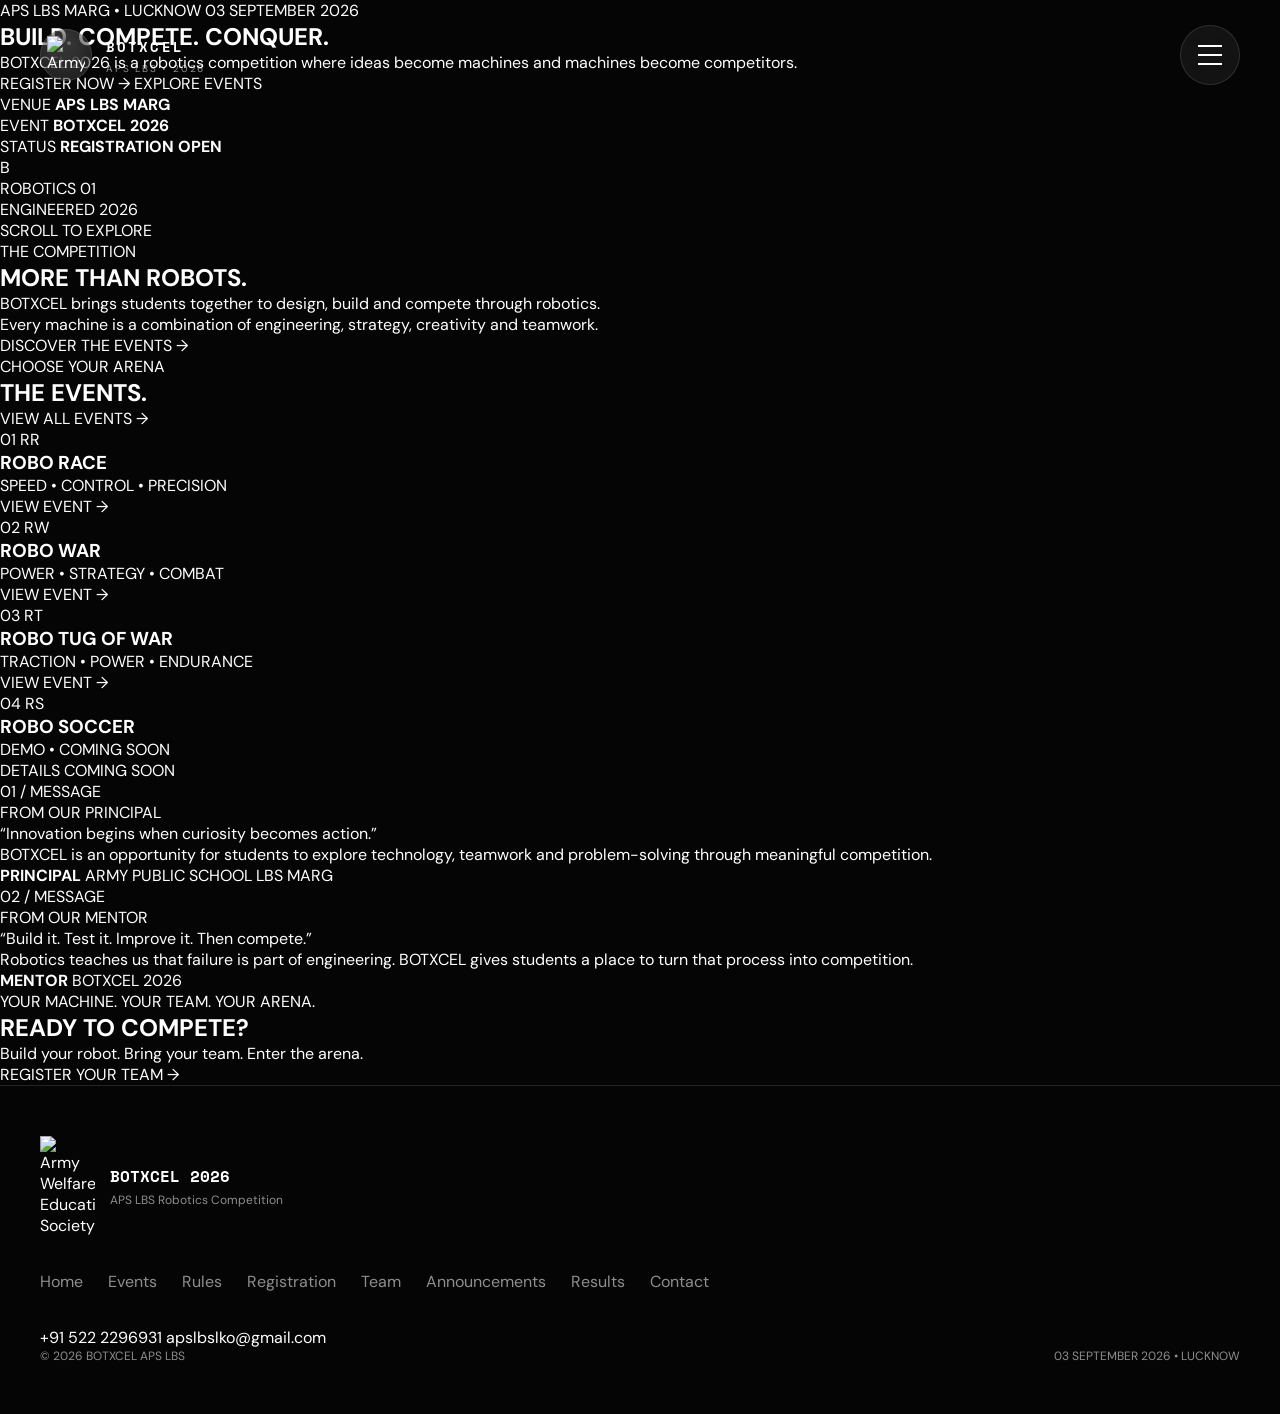
==== index.html @ cfb8e988 "Revise meta tags and title in index.html Updated meta tags and title for improved SEO and clarity." ====
<!DOCTYPE html>
<html lang="en">

<head>

    <meta charset="UTF-8">

    <meta
        name="viewport"
        content="width=device-width, initial-scale=1.0"
    >

    <meta
        name="theme-color"
        content="#050505"
    >

    <meta
        name="description"
        content="BOTXCEL 2026 — Robotics Competition at Army Public School LBS Marg, Lucknow."
    >

    <title>
        BOTXCEL 2026 | Build. Compete. Conquer.
    </title>


    <!-- GOOGLE FONTS -->

    <link rel="preconnect" href="https://fonts.googleapis.com">

    <link
        rel="preconnect"
        href="https://fonts.gstatic.com"
        crossorigin
    >

    <link
        href="https://fonts.googleapis.com/css2?family=DM+Sans:wght@400;500;600;700;800;900&family=Space+Mono:wght@400;700&display=swap"
        rel="stylesheet"
    >


    <!-- GLOBAL CSS -->

    <link
        rel="stylesheet"
        href="css/style.css"
    >

</head>


<body>


<!-- =====================================================
     BACKGROUND EFFECT
===================================================== -->

<div
    class="page-background"
    aria-hidden="true"
>

    <div class="background-grid"></div>

    <div class="background-glow background-glow-purple"></div>

    <div class="background-glow background-glow-orange"></div>

    <div
        class="particle-layer"
        id="particleLayer"
    ></div>

</div>



<!-- =====================================================
     HEADER
===================================================== -->

<header class="site-header">

    <div class="nav-container">


        <!-- BRAND -->

        <a
            href="index.html"
            class="brand"
            aria-label="BOTXCEL Home"
        >

            <div class="brand-logo">

                <img
                    src="https://i.ibb.co/wZTG3v8k/Army-Welfare-Education-Society-logo.png"
                    alt="Army Welfare Education Society"
                >

            </div>


            <div class="brand-text">

                <strong>
                    BOTXCEL
                </strong>

                <span>
                    APS LBS • 2026
                </span>

            </div>

        </a>



        <!-- DESKTOP NAVIGATION -->

        <nav
            class="main-nav"
            id="mainNav"
            aria-label="Main navigation"
        >

            <a
                href="index.html"
                class="active"
            >
                Home
            </a>

            <a href="events.html">
                Events
            </a>

            <a href="rules.html">
                Rules
            </a>

            <a href="registration.html">
                Registration
            </a>

            <a href="team.html">
                Team
            </a>

            <a href="announcements.html">
                Announcements
            </a>

            <a href="results.html">
                Results
            </a>

            <a href="contact.html">
                Contact
            </a>

        </nav>



        <!-- MOBILE MENU BUTTON -->

        <button
            class="menu-toggle"
            id="menuToggle"
            type="button"
            aria-label="Open navigation menu"
            aria-expanded="false"
            aria-controls="mainNav"
        >

            <span></span>
            <span></span>
            <span></span>

        </button>


    </div>

</header>



<!-- =====================================================
     MAIN
===================================================== -->

<main>


<!-- =====================================================
     HERO
===================================================== -->

<section class="hero-section">


    <div class="hero-container">


        <!-- LEFT -->

        <div class="hero-content">


            <div class="hero-eyebrow">

                <span class="eyebrow-line"></span>

                APS LBS MARG • LUCKNOW

                <span class="eyebrow-dot"></span>

                03 SEPTEMBER 2026

            </div>



            <h1 class="hero-title">

                <span class="hero-title-line">
                    BUILD.
                </span>

                <span class="hero-title-line hero-title-accent">
                    COMPETE.
                </span>

                <span class="hero-title-line">
                    CONQUER.
                </span>

            </h1>



            <p class="hero-description">

                BOTXCEL 2026 is a robotics competition
                where ideas become machines and machines
                become competitors.

            </p>



            <div class="hero-actions">


                <a
                    href="registration.html"
                    class="btn btn-primary"
                >

                    REGISTER NOW

                    <span>
                        →
                    </span>

                </a>



                <a
                    href="events.html"
                    class="btn btn-secondary"
                >

                    EXPLORE EVENTS

                </a>


            </div>



            <div class="hero-meta">


                <div>

                    <span>
                        VENUE
                    </span>

                    <strong>
                        APS LBS MARG
                    </strong>

                </div>



                <div>

                    <span>
                        EVENT
                    </span>

                    <strong>
                        BOTXCEL 2026
                    </strong>

                </div>



                <div>

                    <span>
                        STATUS
                    </span>

                    <strong class="status-live">
                        REGISTRATION OPEN
                    </strong>

                </div>


            </div>


        </div>



        <!-- RIGHT VISUAL -->

        <div class="hero-visual">


            <div class="hero-orbit hero-orbit-one"></div>

            <div class="hero-orbit hero-orbit-two"></div>

            <div class="hero-orbit hero-orbit-three"></div>



            <div class="hero-core">


                <div class="core-ring"></div>

                <div class="core-ring core-ring-two"></div>


                <div class="core-center">

                    <span>
                        B
                    </span>

                </div>


            </div>



            <div class="visual-label visual-label-top">

                ROBOTICS
                <span>01</span>

            </div>



            <div class="visual-label visual-label-bottom">

                ENGINEERED
                <span>2026</span>

            </div>


        </div>


    </div>



    <!-- SCROLL INDICATOR -->

    <div class="hero-scroll">

        <span>
            SCROLL TO EXPLORE
        </span>

        <div class="scroll-line"></div>

    </div>


</section>



<!-- =====================================================
     INTRO
===================================================== -->

<section class="intro-section">


    <div class="section-container">


        <div class="section-eyebrow">
            THE COMPETITION
        </div>


        <div class="intro-grid">


            <h2>

                MORE THAN

                <span>
                    ROBOTS.
                </span>

            </h2>


            <div>

                <p>

                    BOTXCEL brings students together
                    to design, build and compete through
                    robotics.

                </p>

                <p>

                    Every machine is a combination of
                    engineering, strategy, creativity
                    and teamwork.

                </p>


                <a
                    href="events.html"
                    class="text-link"
                >

                    DISCOVER THE EVENTS

                    <span>
                        →
                    </span>

                </a>

            </div>


        </div>

    </div>

</section>



<!-- =====================================================
     EVENTS PREVIEW
===================================================== -->

<section class="home-events-section">


    <div class="section-container">


        <div class="section-heading-row">


            <div>

                <div class="section-eyebrow">
                    CHOOSE YOUR ARENA
                </div>

                <h2>
                    THE
                    <span>EVENTS.</span>
                </h2>

            </div>


            <a
                href="events.html"
                class="section-link"
            >

                VIEW ALL EVENTS →

            </a>


        </div>



        <div class="event-preview-grid">


            <article class="event-preview-card">

                <span class="event-number">
                    01
                </span>

                <span class="event-code">
                    RR
                </span>

                <h3>
                    ROBO RACE
                </h3>

                <p>
                    SPEED • CONTROL • PRECISION
                </p>

                <a href="events.html">
                    VIEW EVENT →
                </a>

            </article>



            <article class="event-preview-card">

                <span class="event-number">
                    02
                </span>

                <span class="event-code">
                    RW
                </span>

                <h3>
                    ROBO WAR
                </h3>

                <p>
                    POWER • STRATEGY • COMBAT
                </p>

                <a href="events.html">
                    VIEW EVENT →
                </a>

            </article>



            <article class="event-preview-card">

                <span class="event-number">
                    03
                </span>

                <span class="event-code">
                    RT
                </span>

                <h3>
                    ROBO TUG OF WAR
                </h3>

                <p>
                    TRACTION • POWER • ENDURANCE
                </p>

                <a href="events.html">
                    VIEW EVENT →
                </a>

            </article>



            <article class="event-preview-card event-demo">

                <span class="event-number">
                    04
                </span>

                <span class="event-code">
                    RS
                </span>

                <h3>
                    ROBO SOCCER
                </h3>

                <p>
                    DEMO • COMING SOON
                </p>

                <span class="event-disabled">
                    DETAILS COMING SOON
                </span>

            </article>


        </div>

    </div>

</section>



<!-- =====================================================
     PRINCIPAL MESSAGE
===================================================== -->

<section class="message-section">


    <div class="section-container">


        <div class="message-card">


            <div class="message-label">
                01 / MESSAGE
            </div>


            <div class="message-content">

                <div class="section-eyebrow">
                    FROM OUR PRINCIPAL
                </div>


                <blockquote>

                    “Innovation begins when curiosity
                    becomes action.”

                </blockquote>


                <p>

                    BOTXCEL is an opportunity for students
                    to explore technology, teamwork and
                    problem-solving through meaningful
                    competition.

                </p>


                <div class="message-signature">

                    <strong>
                        PRINCIPAL
                    </strong>

                    <span>
                        ARMY PUBLIC SCHOOL LBS MARG

                    </span>

                </div>

            </div>


        </div>



        <div class="message-card message-card-mentor">


            <div class="message-label">
                02 / MESSAGE
            </div>


            <div class="message-content">

                <div class="section-eyebrow">
                    FROM OUR MENTOR
                </div>


                <blockquote>

                    “Build it. Test it. Improve it.
                    Then compete.”

                </blockquote>


                <p>

                    Robotics teaches us that failure is
                    part of engineering. BOTXCEL gives
                    students a place to turn that process
                    into competition.

                </p>


                <div class="message-signature">

                    <strong>
                        MENTOR
                    </strong>

                    <span>
                        BOTXCEL 2026

                    </span>

                </div>

            </div>


        </div>


    </div>

</section>



<!-- =====================================================
     FINAL CTA
===================================================== -->

<section class="home-final-cta">


    <div class="section-container">


        <div class="cta-content">


            <div class="section-eyebrow">
                YOUR MACHINE. YOUR TEAM. YOUR ARENA.
            </div>


            <h2>

                READY TO

                <span>
                    COMPETE?
                </span>

            </h2>


            <p>

                Build your robot.
                Bring your team.
                Enter the arena.

            </p>


            <a
                href="registration.html"
                class="btn btn-primary"
            >

                REGISTER YOUR TEAM

                <span>
                    →
                </span>

            </a>


        </div>


    </div>

</section>


</main>



<!-- =====================================================
     FOOTER
===================================================== -->

<footer class="site-footer">


    <div class="footer-inner">


        <div class="footer-brand">


            <img
                src="https://i.ibb.co/wZTG3v8k/Army-Welfare-Education-Society-logo.png"
                alt="Army Welfare Education Society"
            >


            <div>

                <strong>
                    BOTXCEL 2026
                </strong>

                <span>
                    APS LBS Robotics Competition
                </span>

            </div>


        </div>



        <div class="footer-links">

            <a href="index.html">
                Home
            </a>

            <a href="events.html">
                Events
            </a>

            <a href="rules.html">
                Rules
            </a>

            <a href="registration.html">
                Registration
            </a>

            <a href="team.html">
                Team
            </a>

            <a href="announcements.html">
                Announcements
            </a>

            <a href="results.html">
                Results
            </a>

            <a href="contact.html">
                Contact
            </a>

        </div>



        <div class="footer-contact">

            <a href="tel:+915222296931">
                +91 522 2296931
            </a>

            <a href="mailto:apslbslko@gmail.com">
                apslbslko@gmail.com
            </a>

        </div>



        <div class="footer-bottom">

            <span>
                © 2026 BOTXCEL APS LBS
            </span>

            <span>
                03 SEPTEMBER 2026 • LUCKNOW
            </span>

        </div>


    </div>

</footer>



<!-- GLOBAL JAVASCRIPT -->

<script
    type="module"
    src="js/main.js"
    defer
></script>


</body>

</html>
---- css/style.css ----
/* =========================================================
   BOTXCEL 2026
   GLOBAL STYLE
========================================================= */


/* =========================================================
   RESET
========================================================= */

*,
*::before,
*::after {

    margin: 0;
    padding: 0;

    box-sizing: border-box;

}



html {

    scroll-behavior: smooth;

}



body {

    background: #050505;

    color: #ffffff;

    font-family:
        "DM Sans",
        sans-serif;

    overflow-x: hidden;

}



body.menu-active {

    overflow: hidden;

}



img {

    max-width: 100%;

    display: block;

}



a {

    color: inherit;

    text-decoration: none;

}



button {

    font-family: inherit;

}







/* =========================================================
   ROOT VARIABLES
========================================================= */


:root {


    --bg:
        #050505;


    --surface:
        rgba(255,255,255,0.05);


    --surface-light:
        rgba(255,255,255,0.09);


    --text:
        #ffffff;


    --muted:
        rgba(255,255,255,0.55);


    --accent:
        #d6a45a;


    --line:
        rgba(255,255,255,0.12);


    --radius:
        24px;


    --container:
        1200px;


}







/* =========================================================
   COMMON CONTAINER
========================================================= */


.nav-container,
.home-section,
.footer-inner {

    width: min(
        100% - 40px,
        var(--container)
    );

    margin-inline: auto;

}







/* =========================================================
   PRELOADER
========================================================= */


#preloader {


    position: fixed;

    inset: 0;

    z-index: 9999;


    display: flex;

    align-items: center;

    justify-content: center;


    background: #050505;


    transition:
        opacity .6s ease,
        visibility .6s ease;


}



#preloader.hide {


    opacity: 0;

    visibility: hidden;


}




.preloader-inner {


    text-align: center;


}



.preloader-logo img {


    width: 80px;

    margin-inline: auto;


    animation:
        pulseLogo 2s infinite;


}



.preloader-title {


    margin-top: 25px;


    font-family:
        "Space Mono",
        monospace;


    font-size: 32px;

    letter-spacing:
        .25em;


}



.preloader-year {


    margin-top: 8px;


    color:
        var(--muted);


    letter-spacing:
        .4em;


}





.preloader-line {


    width: 180px;

    height: 2px;


    margin:
        35px auto 0;


    overflow: hidden;


    background:
        rgba(255,255,255,.15);


}



.preloader-line span {


    display:block;


    width:40%;

    height:100%;


    background:
        var(--accent);


    animation:
        loading 1.5s infinite;


}





@keyframes loading {


    from {

        transform: translateX(-100%);

    }


    to {

        transform: translateX(300%);

    }


}





@keyframes pulseLogo {


    50% {

        transform: scale(1.08);

    }


}
/* =========================================================
   HEADER
========================================================= */


.site-header {

    position: fixed;

    top: 0;
    left: 0;

    width: 100%;

    z-index: 1000;


    pointer-events: none;

}



.nav-container {


    width: min(
        100% - 40px,
        var(--container)
    );


    margin-inline: auto;


    padding-top: 25px;


    display: flex;

    align-items: center;

    justify-content: space-between;


    pointer-events: auto;


}







/* =========================================================
   BRAND
========================================================= */


.brand {


    display: flex;

    align-items: center;

    gap: 14px;


    position: relative;

    z-index: 1002;


}



.brand-logo {


    width: 52px;

    height: 52px;


    display: flex;

    align-items: center;

    justify-content: center;


    border-radius: 50%;


    background:
    rgba(255,255,255,0.05);


    border:
    1px solid var(--line);


    backdrop-filter:
    blur(15px);


}



.brand-logo img {


    width: 38px;

    height: 38px;

    object-fit: contain;


}





.brand-text {


    display:flex;

    flex-direction:column;


}



.brand-text strong {


    font-family:
    "Space Mono",
    monospace;


    font-size:
    14px;


    letter-spacing:
    .15em;


}



.brand-text span {


    margin-top:5px;


    color:
    var(--muted);


    font-size:
    10px;


    letter-spacing:
    .18em;


}








/* =========================================================
   HAMBURGER BUTTON
========================================================= */


.menu-toggle {


    width:60px;

    height:60px;


    border-radius:50%;


    border:
    1px solid var(--line);


    background:
    rgba(255,255,255,.06);


    backdrop-filter:
    blur(18px);


    display:flex;

    flex-direction:column;


    align-items:center;

    justify-content:center;


    gap:7px;


    cursor:pointer;


    position:relative;

    z-index:1002;


    transition:
    .35s ease;


}



.menu-toggle:hover {


    background:
    rgba(255,255,255,.12);


    transform:
    scale(1.05);


}





.menu-toggle span {


    width:24px;

    height:2px;


    background:white;


    display:block;


    transition:
    .35s ease;


}







/* =========================================================
   HAMBURGER TO CLOSE ANIMATION
========================================================= */


.menu-toggle.menu-open span:nth-child(1){


    transform:
    translateY(9px)
    rotate(45deg);


}




.menu-toggle.menu-open span:nth-child(2){


    opacity:0;


}





.menu-toggle.menu-open span:nth-child(3){


    transform:
    translateY(-9px)
    rotate(-45deg);


}









/* =========================================================
   FULL SCREEN NAVIGATION
========================================================= */


.main-nav {


    position:fixed;


    inset:0;


    z-index:1001;


    background:


    radial-gradient(
    circle at 80% 20%,
    rgba(214,164,90,.15),
    transparent 35%
    ),


    radial-gradient(
    circle at 20% 80%,
    rgba(120,60,200,.18),
    transparent 40%
    ),


    rgba(5,5,5,.96);



    display:flex;


    flex-direction:column;


    align-items:center;


    justify-content:center;


    gap:30px;



    opacity:0;

    visibility:hidden;


    transform:
    scale(1.05);


    transition:


    opacity .45s ease,

    visibility .45s ease,

    transform .45s ease;



    pointer-events:none;


}





.main-nav.nav-open {


    opacity:1;


    visibility:visible;


    transform:
    scale(1);


    pointer-events:auto;


}








/* =========================================================
   MENU LINKS
========================================================= */


.main-nav a {


    font-family:
    "Space Mono",
    monospace;


    font-size:
    clamp(18px,3vw,28px);


    letter-spacing:
    .18em;


    color:
    rgba(255,255,255,.65);


    position:relative;


    transition:
    .3s ease;


}





.main-nav a:hover,


.main-nav a.active {


    color:white;


    transform:
    translateX(10px);


}






.main-nav a::before {


    content:"";


    position:absolute;


    left:-35px;


    top:50%;


    width:0;


    height:2px;


    background:
    var(--accent);


    transition:
    .3s ease;


}





.main-nav a:hover::before,


.main-nav a.active::before {


    width:20px;


}
/* =========================================================
   BUTTONS
========================================================= */


.home-actions {

    display:flex;

    gap:18px;

    margin-top:35px;

    flex-wrap:wrap;

}



.home-btn-primary,
.home-btn-secondary {


    padding:
    16px 32px;


    border-radius:
    999px;


    font-family:
    "Space Mono",
    monospace;


    font-size:
    12px;


    letter-spacing:
    .15em;


    transition:
    .35s ease;


}



.home-btn-primary {


    background:
    white;


    color:
    #050505;


}



.home-btn-primary:hover {


    transform:
    translateY(-4px);


    box-shadow:
    0 20px 40px rgba(255,255,255,.18);


}





.home-btn-secondary {


    border:
    1px solid var(--line);


    background:
    rgba(255,255,255,.05);


    color:white;


    backdrop-filter:
    blur(15px);


}



.home-btn-secondary:hover {


    background:
    rgba(255,255,255,.12);


    transform:
    translateY(-4px);


}









/* =========================================================
   SECTIONS
========================================================= */


.home-section {


    padding:

    120px 0;


}



.home-section-label {


    font-family:
    "Space Mono",
    monospace;


    font-size:
    11px;


    letter-spacing:
    .35em;


    color:
    var(--muted);


    margin-bottom:
    25px;


}



.home-section-title {


    font-size:
    clamp(40px,6vw,80px);


    line-height:
    .95;


    letter-spacing:
    -.04em;


    font-weight:
    800;


}



.home-section-title em {


    font-style:
    normal;


    color:
    rgba(255,255,255,.45);


}









/* =========================================================
   CARDS
========================================================= */


.home-about-card,
.highlight-card,
.info-card {


    border:
    1px solid var(--line);


    background:
    var(--surface);


    backdrop-filter:
    blur(20px);


    border-radius:
    var(--radius);


    transition:
    .35s ease;


}



.home-about-card:hover,
.highlight-card:hover,
.info-card:hover {


    transform:
    translateY(-8px);


    background:
    var(--surface-light);


}









/* =========================================================
   VIDEO AREA
========================================================= */


.home-video {


    margin-top:
    50px;


    min-height:
    500px;


    border-radius:
    30px;


    overflow:hidden;


    position:relative;


    border:
    1px solid var(--line);


    background:
    #111;


}



.home-video-placeholder {


    position:absolute;


    inset:0;


    display:flex;


    flex-direction:column;


    justify-content:center;


    align-items:center;


    gap:20px;


    color:
    rgba(255,255,255,.6);


}



.video-placeholder-icon {


    width:90px;

    height:90px;


    border-radius:50%;


    display:flex;


    justify-content:center;

    align-items:center;


    border:
    1px solid var(--line);


    font-size:
    28px;


}





.home-video-overlay {


    position:absolute;


    inset:0;


    background:
    linear-gradient(
    to top,
    rgba(0,0,0,.8),
    transparent
    );


}








/* =========================================================
   FOOTER
========================================================= */


.site-footer {


    border-top:
    1px solid var(--line);


    padding:
    50px 0;


}



.footer-brand {


    display:flex;


    align-items:center;


    gap:15px;


}



.footer-brand img {


    width:55px;


}



.footer-brand strong {


    display:block;


    font-family:
    "Space Mono",
    monospace;


}



.footer-brand span {


    color:
    var(--muted);


    font-size:
    12px;


}




.footer-links {


    display:flex;


    gap:25px;


    margin:
    35px 0;


    flex-wrap:wrap;


}



.footer-links a {


    color:
    var(--muted);


    transition:.3s;


}



.footer-links a:hover {


    color:white;


}




.footer-bottom {


    display:flex;


    justify-content:space-between;


    color:
    var(--muted);


    font-size:
    12px;


}









/* =========================================================
   REVEAL ANIMATION
========================================================= */


.home-reveal {


    animation:
    reveal .8s ease both;


}



@keyframes reveal {


from {

    opacity:0;

    transform:
    translateY(40px);

}


to {

    opacity:1;

    transform:
    translateY(0);

}


}









/* =========================================================
   RESPONSIVE
========================================================= */


@media(max-width:768px){



.nav-container {


    width:
    calc(100% - 30px);


}



.brand-text strong {


    font-size:
    12px;


}



.menu-toggle {


    width:
    52px;


    height:
    52px;


}



.home-section {


    padding:
    80px 0;


}



.home-actions {


    flex-direction:column;


}



.home-btn-primary,
.home-btn-secondary {


    width:100%;


    text-align:center;


}




.footer-bottom {


    flex-direction:column;


    gap:10px;


}


}




@media(max-width:450px){


.brand-text span {


    display:none;


}



.main-nav a {


    font-size:
    17px;


}



}
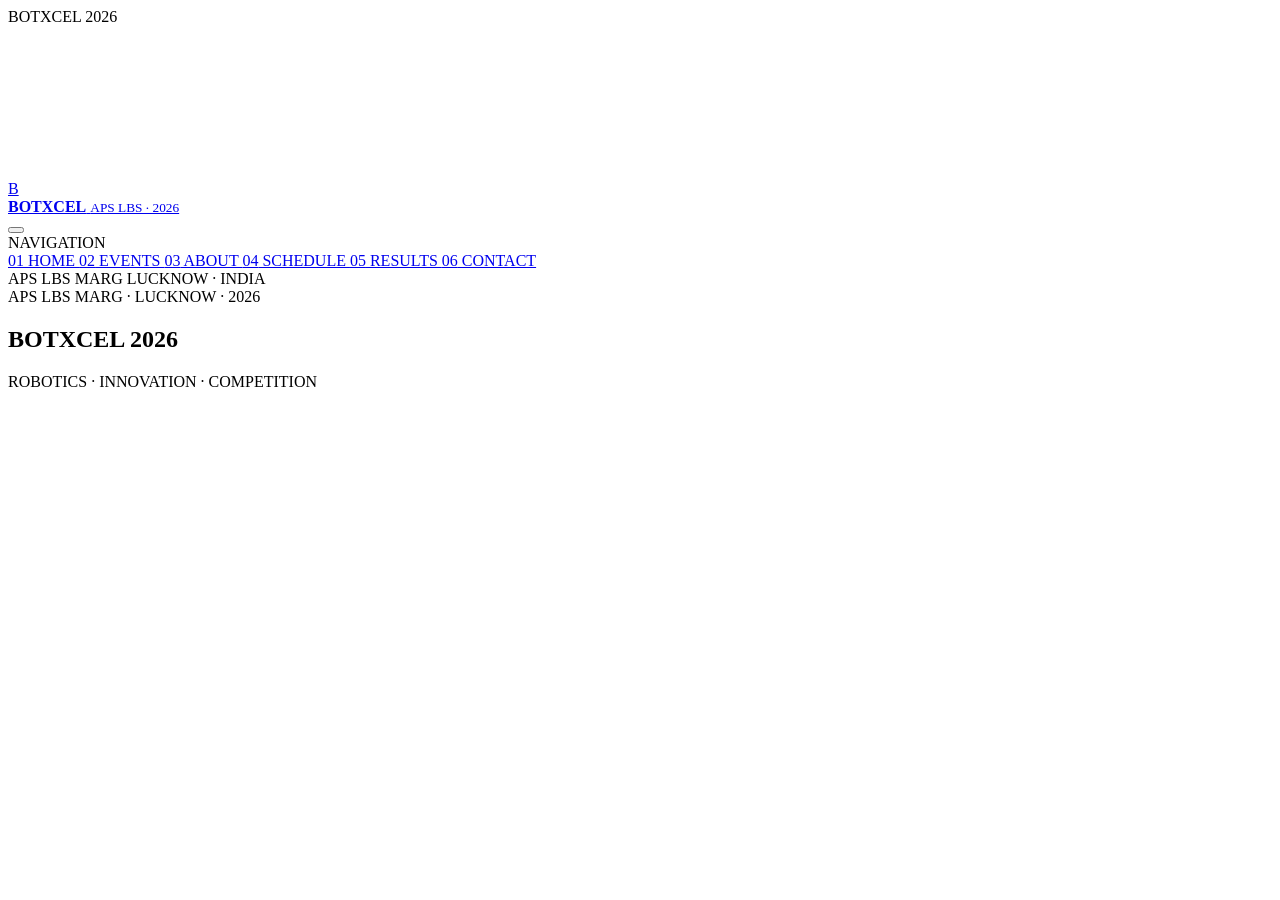
==== commit f4e7eed9: "Revise index.html for BOTXCEL 2026 event Updated the HTML structure and content for the BOTXCEL 2026" ====
--- a/index.html
+++ b/index.html
@@ -1,6 +1,5 @@
 <!DOCTYPE html>
 <html lang="en">
-
 <head>
 
     <meta charset="UTF-8">
@@ -17,15 +16,14 @@
 
     <meta
         name="description"
-        content="BOTXCEL 2026 — Robotics Competition at Army Public School LBS Marg, Lucknow."
-    >
-
-    <title>
-        BOTXCEL 2026 | Build. Compete. Conquer.
-    </title>
-
-
-    <!-- GOOGLE FONTS -->
+        content="BOTXCEL 2026 — Robotics Competition at APS LBS MARG, Lucknow."
+    >
+
+    <title>BOTXCEL 2026</title>
+
+    <!-- =====================================================
+         GOOGLE FONTS
+    ====================================================== -->
 
     <link rel="preconnect" href="https://fonts.googleapis.com">
 
@@ -36,16 +34,28 @@
     >
 
     <link
-        href="https://fonts.googleapis.com/css2?family=DM+Sans:wght@400;500;600;700;800;900&family=Space+Mono:wght@400;700&display=swap"
+        href="https://fonts.googleapis.com/css2?family=DM+Mono:wght@300;400;500&family=Inter:wght@300;400;500;600;700;800;900&display=swap"
         rel="stylesheet"
     >
 
 
-    <!-- GLOBAL CSS -->
+    <!-- =====================================================
+         CSS
+    ====================================================== -->
 
     <link
         rel="stylesheet"
-        href="css/style.css"
+        href="css/core.css"
+    >
+
+    <link
+        rel="stylesheet"
+        href="css/navigation.css"
+    >
+
+    <link
+        rel="stylesheet"
+        href="css/effects.css"
     >
 
 </head>
@@ -53,130 +63,92 @@
 
 <body>
 
-
-<!-- =====================================================
-     BACKGROUND EFFECT
-===================================================== -->
-
-<div
-    class="page-background"
-    aria-hidden="true"
->
-
-    <div class="background-grid"></div>
-
-    <div class="background-glow background-glow-purple"></div>
-
-    <div class="background-glow background-glow-orange"></div>
+    <!-- =====================================================
+         PAGE LOADER
+    ====================================================== -->
 
     <div
-        class="particle-layer"
-        id="particleLayer"
-    ></div>
-
-</div>
-
-
-
-<!-- =====================================================
-     HEADER
-===================================================== -->
-
-<header class="site-header">
-
-    <div class="nav-container">
-
-
-        <!-- BRAND -->
+        class="page-loader"
+        id="pageLoader"
+        aria-hidden="true"
+    >
+
+        <div class="loader-line"></div>
+
+        <span>BOTXCEL 2026</span>
+
+    </div>
+
+
+    <!-- =====================================================
+         BACKGROUND EFFECT SYSTEM
+    ====================================================== -->
+
+    <div
+        class="site-background"
+        aria-hidden="true"
+    >
+
+        <div class="bg-glow bg-glow-purple"></div>
+
+        <div class="bg-glow bg-glow-orange"></div>
+
+        <div class="bg-grid"></div>
+
+        <div class="bg-noise"></div>
+
+        <canvas
+            id="particleCanvas"
+        ></canvas>
+
+    </div>
+
+
+    <!-- =====================================================
+         NAVIGATION
+    ====================================================== -->
+
+    <header
+        class="site-header"
+        id="siteHeader"
+    >
 
         <a
             href="index.html"
             class="brand"
-            aria-label="BOTXCEL Home"
+            aria-label="BOTXCEL 2026 Home"
         >
 
-            <div class="brand-logo">
-
-                <img
-                    src="https://i.ibb.co/wZTG3v8k/Army-Welfare-Education-Society-logo.png"
-                    alt="Army Welfare Education Society"
-                >
-
-            </div>
-
+            <div class="brand-mark">
+
+                <!-- Temporary BOTXCEL mark.
+                     We will replace this with your
+                     actual logo in the next step. -->
+
+                <span>B</span>
+
+            </div>
 
             <div class="brand-text">
 
-                <strong>
-                    BOTXCEL
-                </strong>
-
-                <span>
-                    APS LBS • 2026
-                </span>
+                <strong>BOTXCEL</strong>
+
+                <small>
+                    APS LBS · 2026
+                </small>
 
             </div>
 
         </a>
 
-
-
-        <!-- DESKTOP NAVIGATION -->
-
-        <nav
-            class="main-nav"
-            id="mainNav"
-            aria-label="Main navigation"
-        >
-
-            <a
-                href="index.html"
-                class="active"
-            >
-                Home
-            </a>
-
-            <a href="events.html">
-                Events
-            </a>
-
-            <a href="rules.html">
-                Rules
-            </a>
-
-            <a href="registration.html">
-                Registration
-            </a>
-
-            <a href="team.html">
-                Team
-            </a>
-
-            <a href="announcements.html">
-                Announcements
-            </a>
-
-            <a href="results.html">
-                Results
-            </a>
-
-            <a href="contact.html">
-                Contact
-            </a>
-
-        </nav>
-
-
-
-        <!-- MOBILE MENU BUTTON -->
 
         <button
             class="menu-toggle"
             id="menuToggle"
             type="button"
-            aria-label="Open navigation menu"
+            aria-label="Open navigation"
             aria-expanded="false"
-            aria-controls="mainNav"
+            aria-controls="mainNavigation"
         >
 
             <span></span>
@@ -185,763 +157,150 @@
 
         </button>
 
-
-    </div>
-
-</header>
-
-
-
-<!-- =====================================================
-     MAIN
-===================================================== -->
-
-<main>
-
-
-<!-- =====================================================
-     HERO
-===================================================== -->
-
-<section class="hero-section">
-
-
-    <div class="hero-container">
-
-
-        <!-- LEFT -->
-
-        <div class="hero-content">
-
-
-            <div class="hero-eyebrow">
-
-                <span class="eyebrow-line"></span>
-
-                APS LBS MARG • LUCKNOW
-
-                <span class="eyebrow-dot"></span>
-
-                03 SEPTEMBER 2026
-
-            </div>
-
-
-
-            <h1 class="hero-title">
-
-                <span class="hero-title-line">
-                    BUILD.
+    </header>
+
+
+    <!-- =====================================================
+         FULL SCREEN NAVIGATION
+    ====================================================== -->
+
+    <nav
+        class="main-navigation"
+        id="mainNavigation"
+        aria-hidden="true"
+    >
+
+        <div class="navigation-backdrop"></div>
+
+
+        <div class="navigation-content">
+
+            <div class="navigation-label">
+                NAVIGATION
+            </div>
+
+
+            <div class="navigation-links">
+
+                <a
+                    href="index.html"
+                    data-nav-link
+                >
+                    <span>01</span>
+                    HOME
+                </a>
+
+
+                <a
+                    href="#events"
+                    data-nav-link
+                >
+                    <span>02</span>
+                    EVENTS
+                </a>
+
+
+                <a
+                    href="#about"
+                    data-nav-link
+                >
+                    <span>03</span>
+                    ABOUT
+                </a>
+
+
+                <a
+                    href="#schedule"
+                    data-nav-link
+                >
+                    <span>04</span>
+                    SCHEDULE
+                </a>
+
+
+                <a
+                    href="#results"
+                    data-nav-link
+                >
+                    <span>05</span>
+                    RESULTS
+                </a>
+
+
+                <a
+                    href="#contact"
+                    data-nav-link
+                >
+                    <span>06</span>
+                    CONTACT
+                </a>
+
+            </div>
+
+
+            <div class="navigation-footer">
+
+                <span>
+                    APS LBS MARG
                 </span>
 
-                <span class="hero-title-line hero-title-accent">
-                    COMPETE.
+                <span>
+                    LUCKNOW · INDIA
                 </span>
 
-                <span class="hero-title-line">
-                    CONQUER.
-                </span>
-
-            </h1>
-
-
-
-            <p class="hero-description">
-
-                BOTXCEL 2026 is a robotics competition
-                where ideas become machines and machines
-                become competitors.
-
-            </p>
-
-
-
-            <div class="hero-actions">
-
-
-                <a
-                    href="registration.html"
-                    class="btn btn-primary"
-                >
-
-                    REGISTER NOW
-
-                    <span>
-                        →
-                    </span>
-
-                </a>
-
-
-
-                <a
-                    href="events.html"
-                    class="btn btn-secondary"
-                >
-
-                    EXPLORE EVENTS
-
-                </a>
-
-
-            </div>
-
-
-
-            <div class="hero-meta">
-
-
-                <div>
-
-                    <span>
-                        VENUE
-                    </span>
-
-                    <strong>
-                        APS LBS MARG
-                    </strong>
-
+            </div>
+
+        </div>
+
+    </nav>
+
+
+    <!-- =====================================================
+         MAIN CONTENT
+    ====================================================== -->
+
+    <main id="mainContent">
+
+        <!-- HOME CONTENT WILL BE BUILT NEXT -->
+
+        <section
+            class="foundation-screen"
+            aria-label="BOTXCEL 2026"
+        >
+
+            <div class="foundation-content">
+
+                <div class="eyebrow">
+                    APS LBS MARG · LUCKNOW · 2026
                 </div>
 
 
-
-                <div>
-
-                    <span>
-                        EVENT
-                    </span>
-
-                    <strong>
-                        BOTXCEL 2026
-                    </strong>
-
-                </div>
-
-
-
-                <div>
-
-                    <span>
-                        STATUS
-                    </span>
-
-                    <strong class="status-live">
-                        REGISTRATION OPEN
-                    </strong>
-
-                </div>
-
-
-            </div>
-
-
-        </div>
-
-
-
-        <!-- RIGHT VISUAL -->
-
-        <div class="hero-visual">
-
-
-            <div class="hero-orbit hero-orbit-one"></div>
-
-            <div class="hero-orbit hero-orbit-two"></div>
-
-            <div class="hero-orbit hero-orbit-three"></div>
-
-
-
-            <div class="hero-core">
-
-
-                <div class="core-ring"></div>
-
-                <div class="core-ring core-ring-two"></div>
-
-
-                <div class="core-center">
-
-                    <span>
-                        B
-                    </span>
-
-                </div>
-
-
-            </div>
-
-
-
-            <div class="visual-label visual-label-top">
-
-                ROBOTICS
-                <span>01</span>
-
-            </div>
-
-
-
-            <div class="visual-label visual-label-bottom">
-
-                ENGINEERED
-                <span>2026</span>
-
-            </div>
-
-
-        </div>
-
-
-    </div>
-
-
-
-    <!-- SCROLL INDICATOR -->
-
-    <div class="hero-scroll">
-
-        <span>
-            SCROLL TO EXPLORE
-        </span>
-
-        <div class="scroll-line"></div>
-
-    </div>
-
-
-</section>
-
-
-
-<!-- =====================================================
-     INTRO
-===================================================== -->
-
-<section class="intro-section">
-
-
-    <div class="section-container">
-
-
-        <div class="section-eyebrow">
-            THE COMPETITION
-        </div>
-
-
-        <div class="intro-grid">
-
-
-            <h2>
-
-                MORE THAN
-
-                <span>
-                    ROBOTS.
-                </span>
-
-            </h2>
-
-
-            <div>
+                <h1>
+                    BOTXCEL
+                    <span>2026</span>
+                </h1>
+
 
                 <p>
-
-                    BOTXCEL brings students together
-                    to design, build and compete through
-                    robotics.
-
+                    ROBOTICS · INNOVATION · COMPETITION
                 </p>
 
-                <p>
-
-                    Every machine is a combination of
-                    engineering, strategy, creativity
-                    and teamwork.
-
-                </p>
-
-
-                <a
-                    href="events.html"
-                    class="text-link"
-                >
-
-                    DISCOVER THE EVENTS
-
-                    <span>
-                        →
-                    </span>
-
-                </a>
-
-            </div>
-
-
-        </div>
-
-    </div>
-
-</section>
-
-
-
-<!-- =====================================================
-     EVENTS PREVIEW
-===================================================== -->
-
-<section class="home-events-section">
-
-
-    <div class="section-container">
-
-
-        <div class="section-heading-row">
-
-
-            <div>
-
-                <div class="section-eyebrow">
-                    CHOOSE YOUR ARENA
-                </div>
-
-                <h2>
-                    THE
-                    <span>EVENTS.</span>
-                </h2>
-
-            </div>
-
-
-            <a
-                href="events.html"
-                class="section-link"
-            >
-
-                VIEW ALL EVENTS →
-
-            </a>
-
-
-        </div>
-
-
-
-        <div class="event-preview-grid">
-
-
-            <article class="event-preview-card">
-
-                <span class="event-number">
-                    01
-                </span>
-
-                <span class="event-code">
-                    RR
-                </span>
-
-                <h3>
-                    ROBO RACE
-                </h3>
-
-                <p>
-                    SPEED • CONTROL • PRECISION
-                </p>
-
-                <a href="events.html">
-                    VIEW EVENT →
-                </a>
-
-            </article>
-
-
-
-            <article class="event-preview-card">
-
-                <span class="event-number">
-                    02
-                </span>
-
-                <span class="event-code">
-                    RW
-                </span>
-
-                <h3>
-                    ROBO WAR
-                </h3>
-
-                <p>
-                    POWER • STRATEGY • COMBAT
-                </p>
-
-                <a href="events.html">
-                    VIEW EVENT →
-                </a>
-
-            </article>
-
-
-
-            <article class="event-preview-card">
-
-                <span class="event-number">
-                    03
-                </span>
-
-                <span class="event-code">
-                    RT
-                </span>
-
-                <h3>
-                    ROBO TUG OF WAR
-                </h3>
-
-                <p>
-                    TRACTION • POWER • ENDURANCE
-                </p>
-
-                <a href="events.html">
-                    VIEW EVENT →
-                </a>
-
-            </article>
-
-
-
-            <article class="event-preview-card event-demo">
-
-                <span class="event-number">
-                    04
-                </span>
-
-                <span class="event-code">
-                    RS
-                </span>
-
-                <h3>
-                    ROBO SOCCER
-                </h3>
-
-                <p>
-                    DEMO • COMING SOON
-                </p>
-
-                <span class="event-disabled">
-                    DETAILS COMING SOON
-                </span>
-
-            </article>
-
-
-        </div>
-
-    </div>
-
-</section>
-
-
-
-<!-- =====================================================
-     PRINCIPAL MESSAGE
-===================================================== -->
-
-<section class="message-section">
-
-
-    <div class="section-container">
-
-
-        <div class="message-card">
-
-
-            <div class="message-label">
-                01 / MESSAGE
-            </div>
-
-
-            <div class="message-content">
-
-                <div class="section-eyebrow">
-                    FROM OUR PRINCIPAL
-                </div>
-
-
-                <blockquote>
-
-                    “Innovation begins when curiosity
-                    becomes action.”
-
-                </blockquote>
-
-
-                <p>
-
-                    BOTXCEL is an opportunity for students
-                    to explore technology, teamwork and
-                    problem-solving through meaningful
-                    competition.
-
-                </p>
-
-
-                <div class="message-signature">
-
-                    <strong>
-                        PRINCIPAL
-                    </strong>
-
-                    <span>
-                        ARMY PUBLIC SCHOOL LBS MARG
-
-                    </span>
-
-                </div>
-
-            </div>
-
-
-        </div>
-
-
-
-        <div class="message-card message-card-mentor">
-
-
-            <div class="message-label">
-                02 / MESSAGE
-            </div>
-
-
-            <div class="message-content">
-
-                <div class="section-eyebrow">
-                    FROM OUR MENTOR
-                </div>
-
-
-                <blockquote>
-
-                    “Build it. Test it. Improve it.
-                    Then compete.”
-
-                </blockquote>
-
-
-                <p>
-
-                    Robotics teaches us that failure is
-                    part of engineering. BOTXCEL gives
-                    students a place to turn that process
-                    into competition.
-
-                </p>
-
-
-                <div class="message-signature">
-
-                    <strong>
-                        MENTOR
-                    </strong>
-
-                    <span>
-                        BOTXCEL 2026
-
-                    </span>
-
-                </div>
-
-            </div>
-
-
-        </div>
-
-
-    </div>
-
-</section>
-
-
-
-<!-- =====================================================
-     FINAL CTA
-===================================================== -->
-
-<section class="home-final-cta">
-
-
-    <div class="section-container">
-
-
-        <div class="cta-content">
-
-
-            <div class="section-eyebrow">
-                YOUR MACHINE. YOUR TEAM. YOUR ARENA.
-            </div>
-
-
-            <h2>
-
-                READY TO
-
-                <span>
-                    COMPETE?
-                </span>
-
-            </h2>
-
-
-            <p>
-
-                Build your robot.
-                Bring your team.
-                Enter the arena.
-
-            </p>
-
-
-            <a
-                href="registration.html"
-                class="btn btn-primary"
-            >
-
-                REGISTER YOUR TEAM
-
-                <span>
-                    →
-                </span>
-
-            </a>
-
-
-        </div>
-
-
-    </div>
-
-</section>
-
-
-</main>
-
-
-
-<!-- =====================================================
-     FOOTER
-===================================================== -->
-
-<footer class="site-footer">
-
-
-    <div class="footer-inner">
-
-
-        <div class="footer-brand">
-
-
-            <img
-                src="https://i.ibb.co/wZTG3v8k/Army-Welfare-Education-Society-logo.png"
-                alt="Army Welfare Education Society"
-            >
-
-
-            <div>
-
-                <strong>
-                    BOTXCEL 2026
-                </strong>
-
-                <span>
-                    APS LBS Robotics Competition
-                </span>
-
-            </div>
-
-
-        </div>
-
-
-
-        <div class="footer-links">
-
-            <a href="index.html">
-                Home
-            </a>
-
-            <a href="events.html">
-                Events
-            </a>
-
-            <a href="rules.html">
-                Rules
-            </a>
-
-            <a href="registration.html">
-                Registration
-            </a>
-
-            <a href="team.html">
-                Team
-            </a>
-
-            <a href="announcements.html">
-                Announcements
-            </a>
-
-            <a href="results.html">
-                Results
-            </a>
-
-            <a href="contact.html">
-                Contact
-            </a>
-
-        </div>
-
-
-
-        <div class="footer-contact">
-
-            <a href="tel:+915222296931">
-                +91 522 2296931
-            </a>
-
-            <a href="mailto:apslbslko@gmail.com">
-                apslbslko@gmail.com
-            </a>
-
-        </div>
-
-
-
-        <div class="footer-bottom">
-
-            <span>
-                © 2026 BOTXCEL APS LBS
-            </span>
-
-            <span>
-                03 SEPTEMBER 2026 • LUCKNOW
-            </span>
-
-        </div>
-
-
-    </div>
-
-</footer>
-
-
-
-<!-- GLOBAL JAVASCRIPT -->
-
-<script
-    type="module"
-    src="js/main.js"
-    defer
-></script>
-
+
+            </div>
+
+        </section>
+
+    </main>
+
+
+    <!-- =====================================================
+         JAVASCRIPT
+    ====================================================== -->
+
+    <script
+        type="module"
+        src="js/main.js"
+    ></script>
 
 </body>
-
 </html>
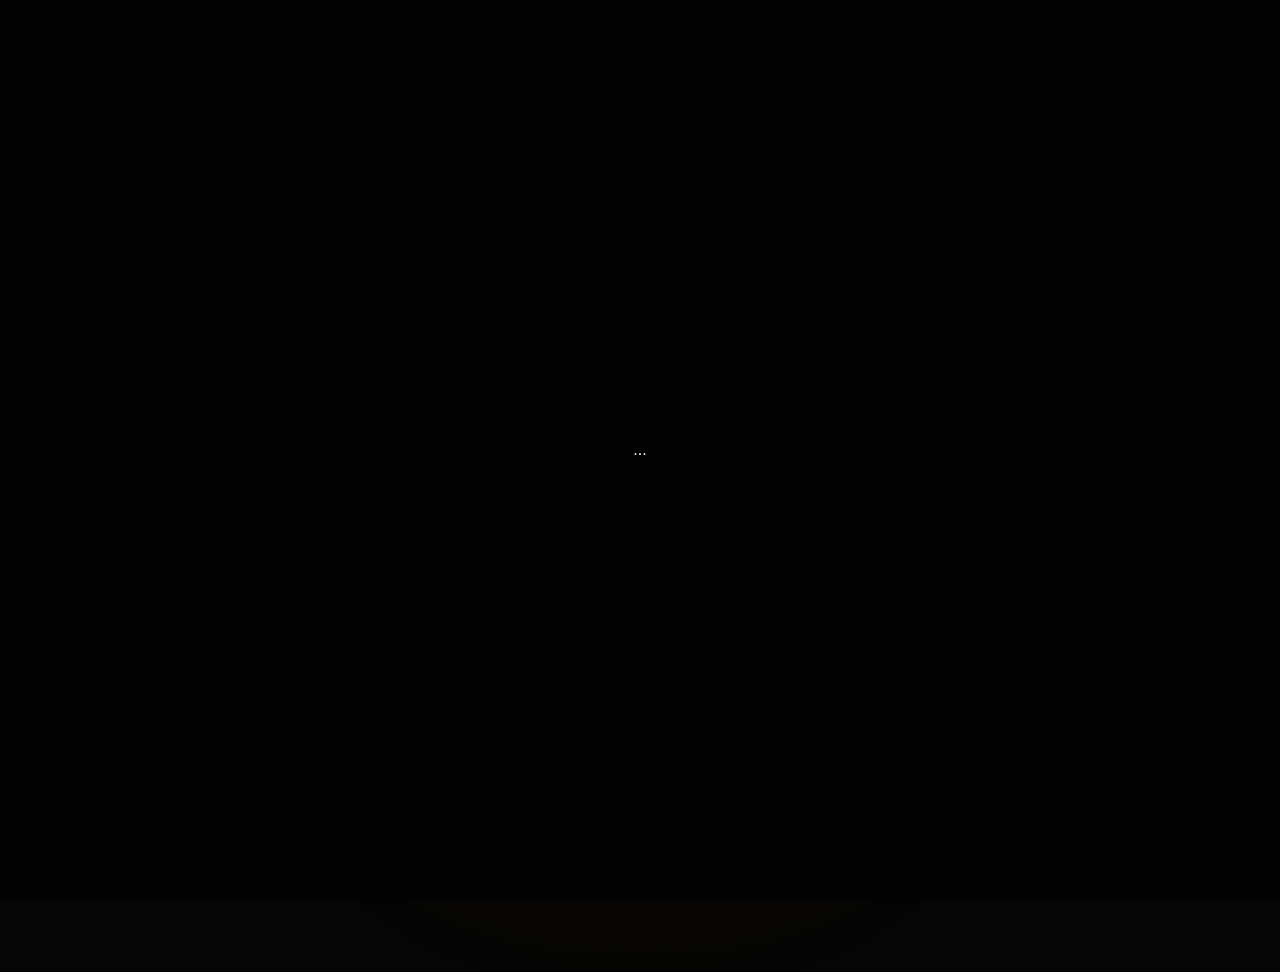
==== commit 2b8cbdef: "Implement page loader visibility script Added a script to handle page loader visibility on load." ====
--- a/index.html
+++ b/index.html
@@ -78,7 +78,64 @@
         <span>BOTXCEL 2026</span>
 
     </div>
-
+<script>
+(function () {
+
+    function hidePageLoader() {
+
+        document.body.classList.add("site-ready");
+
+        const loader =
+            document.getElementById("pageLoader");
+
+        if (loader) {
+            loader.setAttribute(
+                "aria-hidden",
+                "true"
+            );
+        }
+
+    }
+
+
+    /*
+     * Normal case:
+     * hide as soon as the HTML is parsed.
+     */
+
+    if (document.readyState === "loading") {
+
+        document.addEventListener(
+            "DOMContentLoaded",
+            hidePageLoader,
+            { once: true }
+        );
+
+    } else {
+
+        hidePageLoader();
+
+    }
+
+
+    /*
+     * Safety fallback.
+     *
+     * Even if another JavaScript file fails,
+     * the user must never remain trapped
+     * behind the loader.
+     */
+
+    setTimeout(
+        hidePageLoader,
+        1800
+    );
+
+})();
+</script>
+    <div class="page-loader" id="pageLoader" aria-hidden="true">
+    ...
+    </div>
 
     <!-- =====================================================
          BACKGROUND EFFECT SYSTEM
--- a/css/core.css
+++ b/css/core.css
@@ -0,0 +1,838 @@
+/* =========================================================
+   BOTXCEL 2026
+   CORE SYSTEM
+========================================================= */
+
+
+/* =========================================================
+   ROOT
+========================================================= */
+
+:root {
+
+    /* -----------------------------------------------------
+       COLOR SYSTEM
+    ----------------------------------------------------- */
+
+    --black:
+        #050505;
+
+    --black-deep:
+        #020203;
+
+    --black-soft:
+        #0a0a0d;
+
+    --white:
+        #ffffff;
+
+    --white-soft:
+        rgba(255, 255, 255, 0.78);
+
+    --white-muted:
+        rgba(255, 255, 255, 0.48);
+
+    --purple:
+        #8b3dff;
+
+    --purple-bright:
+        #a855f7;
+
+    --purple-soft:
+        rgba(139, 61, 255, 0.24);
+
+    --orange:
+        #ff6a00;
+
+    --orange-bright:
+        #ff7a18;
+
+    --orange-soft:
+        rgba(255, 106, 0, 0.22);
+
+
+    /* -----------------------------------------------------
+       TYPOGRAPHY
+    ----------------------------------------------------- */
+
+    --font-main:
+        "Inter",
+        -apple-system,
+        BlinkMacSystemFont,
+        "Segoe UI",
+        sans-serif;
+
+    --font-mono:
+        "DM Mono",
+        "Courier New",
+        monospace;
+
+
+    /* -----------------------------------------------------
+       LAYOUT
+    ----------------------------------------------------- */
+
+    --page-padding:
+        clamp(20px, 5vw, 80px);
+
+    --header-height:
+        86px;
+
+    --content-width:
+        1440px;
+
+
+    /* -----------------------------------------------------
+       RADIUS
+    ----------------------------------------------------- */
+
+    --radius-small:
+        10px;
+
+    --radius-medium:
+        20px;
+
+    --radius-large:
+        32px;
+
+    --radius-round:
+        999px;
+
+
+    /* -----------------------------------------------------
+       TRANSITIONS
+    ----------------------------------------------------- */
+
+    --ease-out:
+        cubic-bezier(0.22, 1, 0.36, 1);
+
+    --ease-smooth:
+        cubic-bezier(0.65, 0, 0.35, 1);
+
+}
+
+
+/* =========================================================
+   RESET
+========================================================= */
+
+*,
+*::before,
+*::after {
+
+    box-sizing:
+        border-box;
+
+    margin:
+        0;
+
+    padding:
+        0;
+
+}
+
+
+html {
+
+    width:
+        100%;
+
+    min-height:
+        100%;
+
+    background:
+        var(--black);
+
+    color:
+        var(--white);
+
+    scroll-behavior:
+        smooth;
+
+}
+
+
+body {
+
+    width:
+        100%;
+
+    min-height:
+        100vh;
+
+    overflow-x:
+        hidden;
+
+    background:
+        var(--black);
+
+    color:
+        var(--white);
+
+    font-family:
+        var(--font-main);
+
+    font-weight:
+        400;
+
+    line-height:
+        1.5;
+
+    -webkit-font-smoothing:
+        antialiased;
+
+    text-rendering:
+        optimizeLegibility;
+
+}
+
+
+/* =========================================================
+   SELECTION
+========================================================= */
+
+::selection {
+
+    background:
+        var(--purple);
+
+    color:
+        var(--white);
+
+}
+
+
+/* =========================================================
+   LINKS
+========================================================= */
+
+a {
+
+    color:
+        inherit;
+
+    text-decoration:
+        none;
+
+}
+
+
+/* =========================================================
+   BUTTONS
+========================================================= */
+
+button,
+input,
+textarea,
+select {
+
+    font:
+        inherit;
+
+}
+
+
+button {
+
+    border:
+        0;
+
+    outline:
+        0;
+
+    cursor:
+        pointer;
+
+}
+
+
+/* =========================================================
+   IMAGES
+========================================================= */
+
+img,
+svg,
+video {
+
+    display:
+        block;
+
+    max-width:
+        100%;
+
+}
+
+
+/* =========================================================
+   PAGE STRUCTURE
+========================================================= */
+
+#mainContent {
+
+    position:
+        relative;
+
+    z-index:
+        5;
+
+    width:
+        100%;
+
+}
+
+
+section {
+
+    position:
+        relative;
+
+    width:
+        100%;
+
+}
+
+
+/* =========================================================
+   FOUNDATION SCREEN
+========================================================= */
+
+.foundation-screen {
+
+    position:
+        relative;
+
+    display:
+        flex;
+
+    align-items:
+        center;
+
+    justify-content:
+        center;
+
+    min-height:
+        100svh;
+
+    padding:
+        calc(var(--header-height) + 40px)
+        var(--page-padding)
+        80px;
+
+    overflow:
+        hidden;
+
+}
+
+
+/* =========================================================
+   FOUNDATION CONTENT
+========================================================= */
+
+.foundation-content {
+
+    position:
+        relative;
+
+    z-index:
+        2;
+
+    width:
+        min(100%, 1100px);
+
+    margin:
+        0 auto;
+
+    text-align:
+        center;
+
+}
+
+
+/* =========================================================
+   EYEBROW
+========================================================= */
+
+.eyebrow {
+
+    display:
+        inline-flex;
+
+    align-items:
+        center;
+
+    justify-content:
+        center;
+
+    gap:
+        12px;
+
+    margin-bottom:
+        30px;
+
+    color:
+        var(--white-muted);
+
+    font-family:
+        var(--font-mono);
+
+    font-size:
+        clamp(9px, 1vw, 13px);
+
+    font-weight:
+        400;
+
+    letter-spacing:
+        0.24em;
+
+    text-transform:
+        uppercase;
+
+}
+
+
+.eyebrow::before {
+
+    content:
+        "";
+
+    display:
+        block;
+
+    width:
+        38px;
+
+    height:
+        2px;
+
+    background:
+        linear-gradient(
+            90deg,
+            var(--purple),
+            var(--orange)
+        );
+
+}
+
+
+/* =========================================================
+   FOUNDATION TITLE
+========================================================= */
+
+.foundation-content h1 {
+
+    font-size:
+        clamp(58px, 13vw, 190px);
+
+    line-height:
+        0.82;
+
+    font-weight:
+        800;
+
+    letter-spacing:
+        -0.075em;
+
+    text-transform:
+        uppercase;
+
+}
+
+
+.foundation-content h1 span {
+
+    display:
+        block;
+
+    margin-top:
+        8px;
+
+    background:
+        linear-gradient(
+            100deg,
+            var(--purple-bright),
+            #d06cff 45%,
+            var(--orange-bright)
+        );
+
+    -webkit-background-clip:
+        text;
+
+    background-clip:
+        text;
+
+    -webkit-text-fill-color:
+        transparent;
+
+    color:
+        transparent;
+
+}
+
+
+/* =========================================================
+   FOUNDATION SUBTITLE
+========================================================= */
+
+.foundation-content p {
+
+    margin-top:
+        30px;
+
+    color:
+        var(--white-muted);
+
+    font-family:
+        var(--font-mono);
+
+    font-size:
+        clamp(9px, 1vw, 13px);
+
+    letter-spacing:
+        0.18em;
+
+    text-transform:
+        uppercase;
+
+}
+
+
+/* =========================================================
+   PAGE LOADER
+========================================================= */
+
+.page-loader {
+
+    position:
+        fixed;
+
+    inset:
+        0;
+
+    z-index:
+        9999;
+
+    display:
+        flex;
+
+    flex-direction:
+        column;
+
+    align-items:
+        center;
+
+    justify-content:
+        center;
+
+    gap:
+        18px;
+
+    background:
+        var(--black-deep);
+
+    color:
+        var(--white);
+
+    pointer-events:
+        none;
+
+    transition:
+        opacity 0.8s var(--ease-out),
+        visibility 0.8s var(--ease-out);
+
+}
+
+
+.page-loader.is-hidden {
+
+    opacity:
+        0;
+
+    visibility:
+        hidden;
+
+}
+
+
+.page-loader span {
+
+    color:
+        var(--white-muted);
+
+    font-family:
+        var(--font-mono);
+
+    font-size:
+        10px;
+
+    letter-spacing:
+        0.28em;
+
+    text-transform:
+        uppercase;
+
+}
+
+
+/* =========================================================
+   LOADER LINE
+========================================================= */
+
+.loader-line {
+
+    position:
+        relative;
+
+    width:
+        140px;
+
+    height:
+        1px;
+
+    overflow:
+        hidden;
+
+    background:
+        rgba(255, 255, 255, 0.12);
+
+}
+
+
+.loader-line::after {
+
+    content:
+        "";
+
+    position:
+        absolute;
+
+    top:
+        0;
+
+    left:
+        0;
+
+    width:
+        55%;
+
+    height:
+        100%;
+
+    background:
+        linear-gradient(
+            90deg,
+            var(--purple),
+            var(--orange)
+        );
+
+    animation:
+        loaderProgress 1.4s
+        var(--ease-smooth)
+        infinite;
+
+}
+
+
+@keyframes loaderProgress {
+
+    0% {
+
+        transform:
+            translateX(-120%);
+
+    }
+
+    100% {
+
+        transform:
+            translateX(300%);
+
+    }
+
+}
+
+
+/* =========================================================
+   RESPONSIVE — TABLET
+========================================================= */
+
+@media (max-width: 900px) {
+
+    :root {
+
+        --header-height:
+            76px;
+
+        --page-padding:
+            28px;
+
+    }
+
+
+    .foundation-screen {
+
+        padding-top:
+            calc(var(--header-height) + 30px);
+
+    }
+
+
+    .foundation-content h1 {
+
+        font-size:
+            clamp(58px, 15vw, 120px);
+
+    }
+
+}
+
+
+/* =========================================================
+   RESPONSIVE — MOBILE
+========================================================= */
+
+@media (max-width: 600px) {
+
+    :root {
+
+        --header-height:
+            70px;
+
+        --page-padding:
+            20px;
+
+    }
+
+
+    .foundation-screen {
+
+        min-height:
+            100svh;
+
+        padding:
+            calc(var(--header-height) + 30px)
+            var(--page-padding)
+            50px;
+
+    }
+
+
+    .foundation-content {
+
+        width:
+            100%;
+
+    }
+
+
+    .eyebrow {
+
+        gap:
+            8px;
+
+        margin-bottom:
+            24px;
+
+        font-size:
+            8px;
+
+        letter-spacing:
+            0.17em;
+
+    }
+
+
+    .eyebrow::before {
+
+        width:
+            24px;
+
+    }
+
+
+    .foundation-content h1 {
+
+        font-size:
+            clamp(54px, 17vw, 100px);
+
+        letter-spacing:
+            -0.08em;
+
+    }
+
+
+    .foundation-content p {
+
+        margin-top:
+            24px;
+
+        font-size:
+            8px;
+
+        line-height:
+            1.8;
+
+        letter-spacing:
+            0.13em;
+
+    }
+
+}
+
+
+/* =========================================================
+   VERY SMALL DEVICES
+========================================================= */
+
+@media (max-width: 360px) {
+
+    .foundation-content h1 {
+
+        font-size:
+            52px;
+
+    }
+
+
+    .foundation-content p {
+
+        font-size:
+            7px;
+
+    }
+
+}
+
+
+/* =========================================================
+   REDUCED MOTION
+========================================================= */
+
+@media (prefers-reduced-motion: reduce) {
+
+    html {
+
+        scroll-behavior:
+            auto;
+
+    }
+
+
+    *,
+    *::before,
+    *::after {
+
+        animation-duration:
+            0.01ms !important;
+
+        animation-iteration-count:
+            1 !important;
+
+        transition-duration:
+            0.01ms !important;
+
+        scroll-behavior:
+            auto !important;
+
+    }
+
+}
--- a/css/navigation.css
+++ b/css/navigation.css
@@ -0,0 +1,1073 @@
+/* =========================================================
+   BOTXCEL 2026
+   NAVIGATION SYSTEM
+========================================================= */
+
+
+/* =========================================================
+   NAVIGATION HEADER
+========================================================= */
+
+.site-header {
+
+    position: fixed;
+
+    top: 0;
+    left: 0;
+
+    width: 100%;
+
+    height: var(--header-height);
+
+    display: flex;
+
+    align-items: center;
+
+    justify-content: space-between;
+
+    padding:
+        0
+        var(--page-padding);
+
+    z-index: 9000;
+
+    background:
+        linear-gradient(
+            180deg,
+            rgba(2, 2, 3, 0.88),
+            rgba(2, 2, 3, 0)
+        );
+
+    pointer-events: none;
+
+}
+
+
+/* =========================================================
+   BRAND
+========================================================= */
+
+.site-brand {
+
+    position: relative;
+
+    display: flex;
+
+    align-items: center;
+
+    gap: 13px;
+
+    pointer-events: auto;
+
+    user-select: none;
+
+}
+
+
+.site-brand img {
+
+    width: 42px;
+
+    height: 42px;
+
+    object-fit: contain;
+
+}
+
+
+.site-brand-text {
+
+    display: flex;
+
+    flex-direction: column;
+
+    gap: 1px;
+
+}
+
+
+.site-brand-name {
+
+    color: var(--white);
+
+    font-size: 18px;
+
+    font-weight: 800;
+
+    line-height: 1;
+
+    letter-spacing: 0.08em;
+
+}
+
+
+.site-brand-meta {
+
+    color: var(--white-muted);
+
+    font-family: var(--font-mono);
+
+    font-size: 8px;
+
+    line-height: 1;
+
+    letter-spacing: 0.22em;
+
+    text-transform: uppercase;
+
+}
+
+
+/* =========================================================
+   MENU BUTTON
+========================================================= */
+
+.menu-toggle {
+
+    position: relative;
+
+    width: 58px;
+
+    height: 58px;
+
+    display: flex;
+
+    flex-direction: column;
+
+    align-items: center;
+
+    justify-content: center;
+
+    gap: 6px;
+
+    border: 1px solid
+        rgba(255, 255, 255, 0.12);
+
+    border-radius: 50%;
+
+    background:
+        rgba(12, 12, 14, 0.62);
+
+    backdrop-filter:
+        blur(14px);
+
+    -webkit-backdrop-filter:
+        blur(14px);
+
+    pointer-events: auto;
+
+    transition:
+        transform 0.45s var(--ease-out),
+        background 0.45s var(--ease-out),
+        border-color 0.45s var(--ease-out);
+
+}
+
+
+.menu-toggle:hover {
+
+    transform:
+        scale(1.06);
+
+    border-color:
+        rgba(168, 85, 247, 0.5);
+
+    background:
+        rgba(20, 15, 28, 0.82);
+
+}
+
+
+.menu-toggle:focus-visible {
+
+    outline:
+        2px solid var(--orange);
+
+    outline-offset:
+        4px;
+
+}
+
+
+/* =========================================================
+   MENU LINES
+========================================================= */
+
+.menu-line {
+
+    position: relative;
+
+    display: block;
+
+    width: 25px;
+
+    height: 1.5px;
+
+    background:
+        var(--white);
+
+    transform-origin:
+        center;
+
+    transition:
+        transform 0.45s var(--ease-out),
+        opacity 0.3s ease,
+        width 0.45s var(--ease-out);
+
+}
+
+
+.menu-line:nth-child(2) {
+
+    width:
+        18px;
+
+    align-self:
+        flex-end;
+
+    margin-right:
+        16px;
+
+}
+
+
+/* =========================================================
+   OPEN BUTTON
+========================================================= */
+
+.menu-toggle.is-open {
+
+    border-color:
+        rgba(255, 106, 0, 0.5);
+
+    background:
+        rgba(18, 12, 10, 0.8);
+
+}
+
+
+.menu-toggle.is-open
+.menu-line:nth-child(1) {
+
+    transform:
+        translateY(7.5px)
+        rotate(45deg);
+
+}
+
+
+.menu-toggle.is-open
+.menu-line:nth-child(2) {
+
+    opacity:
+        0;
+
+    transform:
+        translateX(10px);
+
+}
+
+
+.menu-toggle.is-open
+.menu-line:nth-child(3) {
+
+    transform:
+        translateY(-7.5px)
+        rotate(-45deg);
+
+}
+
+
+/* =========================================================
+   MENU OVERLAY
+========================================================= */
+
+.fullscreen-menu {
+
+    position: fixed;
+
+    inset: 0;
+
+    z-index: 8990;
+
+    display: flex;
+
+    align-items: center;
+
+    justify-content: center;
+
+    overflow: hidden;
+
+    background:
+        #030304;
+
+    opacity: 0;
+
+    visibility: hidden;
+
+    pointer-events: none;
+
+    transform:
+        scale(1.04);
+
+    transition:
+        opacity 0.65s var(--ease-out),
+        visibility 0.65s var(--ease-out),
+        transform 0.8s var(--ease-out);
+
+}
+
+
+/* =========================================================
+   MENU ATMOSPHERE
+========================================================= */
+
+.fullscreen-menu::before {
+
+    content: "";
+
+    position: absolute;
+
+    width: 75vw;
+
+    height: 75vw;
+
+    max-width: 1000px;
+
+    max-height: 1000px;
+
+    left: -30%;
+
+    top: 15%;
+
+    border-radius: 50%;
+
+    background:
+        radial-gradient(
+            circle,
+            rgba(139, 61, 255, 0.18)
+            0%,
+            rgba(139, 61, 255, 0.07)
+            32%,
+            transparent 70%
+        );
+
+    filter:
+        blur(35px);
+
+    pointer-events: none;
+
+}
+
+
+.fullscreen-menu::after {
+
+    content: "";
+
+    position: absolute;
+
+    width: 65vw;
+
+    height: 65vw;
+
+    max-width: 900px;
+
+    max-height: 900px;
+
+    right: -25%;
+
+    bottom: -15%;
+
+    border-radius: 50%;
+
+    background:
+        radial-gradient(
+            circle,
+            rgba(255, 106, 0, 0.16)
+            0%,
+            rgba(255, 106, 0, 0.05)
+            32%,
+            transparent 70%
+        );
+
+    filter:
+        blur(45px);
+
+    pointer-events: none;
+
+}
+
+
+/* =========================================================
+   OPEN STATE
+========================================================= */
+
+.fullscreen-menu.is-open {
+
+    opacity:
+        1;
+
+    visibility:
+        visible;
+
+    pointer-events:
+        auto;
+
+    transform:
+        scale(1);
+
+}
+
+
+/* =========================================================
+   MENU GRID
+========================================================= */
+
+.menu-inner {
+
+    position: relative;
+
+    z-index: 2;
+
+    width:
+        min(
+            1200px,
+            calc(100% - 80px)
+        );
+
+    display:
+        grid;
+
+    grid-template-columns:
+        0.8fr 2fr;
+
+    gap:
+        70px;
+
+    align-items:
+        center;
+
+}
+
+
+/* =========================================================
+   MENU SIDE LABEL
+========================================================= */
+
+.menu-side {
+
+    align-self:
+        start;
+
+    padding-top:
+        12px;
+
+}
+
+
+.menu-side-label {
+
+    display:
+        flex;
+
+    align-items:
+        center;
+
+    gap:
+        12px;
+
+    color:
+        var(--white-muted);
+
+    font-family:
+        var(--font-mono);
+
+    font-size:
+        9px;
+
+    letter-spacing:
+        0.28em;
+
+    text-transform:
+        uppercase;
+
+}
+
+
+.menu-side-label::before {
+
+    content:
+        "";
+
+    width:
+        28px;
+
+    height:
+        1px;
+
+    background:
+        linear-gradient(
+            90deg,
+            var(--purple),
+            var(--orange)
+        );
+
+}
+
+
+/* =========================================================
+   MENU NAVIGATION
+========================================================= */
+
+.menu-navigation {
+
+    display:
+        flex;
+
+    flex-direction:
+        column;
+
+    align-items:
+        flex-start;
+
+}
+
+
+.menu-link {
+
+    position:
+        relative;
+
+    display:
+        inline-flex;
+
+    align-items:
+        baseline;
+
+    gap:
+        20px;
+
+    padding:
+        7px 0;
+
+    color:
+        rgba(255, 255, 255, 0.78);
+
+    font-size:
+        clamp(42px, 7vw, 92px);
+
+    font-weight:
+        700;
+
+    line-height:
+        0.98;
+
+    letter-spacing:
+        -0.055em;
+
+    text-transform:
+        uppercase;
+
+    transform:
+        translateY(35px);
+
+    opacity:
+        0;
+
+    transition:
+        color 0.35s ease,
+        transform 0.7s var(--ease-out),
+        opacity 0.7s var(--ease-out);
+
+}
+
+
+.fullscreen-menu.is-open
+.menu-link {
+
+    transform:
+        translateY(0);
+
+    opacity:
+        1;
+
+}
+
+
+.fullscreen-menu.is-open
+.menu-link:nth-child(1) {
+
+    transition-delay:
+        0.08s;
+
+}
+
+
+.fullscreen-menu.is-open
+.menu-link:nth-child(2) {
+
+    transition-delay:
+        0.13s;
+
+}
+
+
+.fullscreen-menu.is-open
+.menu-link:nth-child(3) {
+
+    transition-delay:
+        0.18s;
+
+}
+
+
+.fullscreen-menu.is-open
+.menu-link:nth-child(4) {
+
+    transition-delay:
+        0.23s;
+
+}
+
+
+.fullscreen-menu.is-open
+.menu-link:nth-child(5) {
+
+    transition-delay:
+        0.28s;
+
+}
+
+
+.fullscreen-menu.is-open
+.menu-link:nth-child(6) {
+
+    transition-delay:
+        0.33s;
+
+}
+
+
+/* =========================================================
+   MENU NUMBER
+========================================================= */
+
+.menu-link-number {
+
+    color:
+        var(--orange);
+
+    font-family:
+        var(--font-mono);
+
+    font-size:
+        9px;
+
+    font-weight:
+        400;
+
+    letter-spacing:
+        0.15em;
+
+    transform:
+        translateY(-7px);
+
+    opacity:
+        0.8;
+
+}
+
+
+/* =========================================================
+   MENU HOVER
+========================================================= */
+
+.menu-link::after {
+
+    content:
+        "";
+
+    position:
+        absolute;
+
+    left:
+        0;
+
+    bottom:
+        0;
+
+    width:
+        0;
+
+    height:
+        2px;
+
+    background:
+        linear-gradient(
+            90deg,
+            var(--purple),
+            var(--orange)
+        );
+
+    transition:
+        width 0.5s var(--ease-out);
+
+}
+
+
+.menu-link:hover {
+
+    color:
+        var(--white);
+
+    transform:
+        translateX(14px);
+
+}
+
+
+.menu-link:hover::after {
+
+    width:
+        100%;
+
+}
+
+
+/* =========================================================
+   MENU FOOTER
+========================================================= */
+
+.menu-footer {
+
+    position:
+        absolute;
+
+    left:
+        var(--page-padding);
+
+    right:
+        var(--page-padding);
+
+    bottom:
+        28px;
+
+    z-index:
+        3;
+
+    display:
+        flex;
+
+    align-items:
+        center;
+
+    justify-content:
+        space-between;
+
+    color:
+        var(--white-muted);
+
+    font-family:
+        var(--font-mono);
+
+    font-size:
+        8px;
+
+    letter-spacing:
+        0.2em;
+
+    text-transform:
+        uppercase;
+
+}
+
+
+.menu-footer-status {
+
+    display:
+        flex;
+
+    align-items:
+        center;
+
+    gap:
+        8px;
+
+}
+
+
+.menu-footer-status::before {
+
+    content:
+        "";
+
+    width:
+        5px;
+
+    height:
+        5px;
+
+    border-radius:
+        50%;
+
+    background:
+        var(--orange);
+
+    box-shadow:
+        0 0 12px
+        rgba(255, 106, 0, 0.8);
+
+}
+
+
+/* =========================================================
+   BODY LOCK
+========================================================= */
+
+body.menu-open {
+
+    overflow:
+        hidden;
+
+}
+
+
+/* =========================================================
+   TABLET
+========================================================= */
+
+@media (max-width: 900px) {
+
+    .menu-inner {
+
+        width:
+            calc(100% - 56px);
+
+        grid-template-columns:
+            1fr;
+
+        gap:
+            28px;
+
+    }
+
+
+    .menu-side {
+
+        padding-top:
+            0;
+
+    }
+
+
+    .menu-link {
+
+        font-size:
+            clamp(38px, 9vw, 70px);
+
+    }
+
+}
+
+
+/* =========================================================
+   MOBILE
+========================================================= */
+
+@media (max-width: 600px) {
+
+    .site-header {
+
+        height:
+            70px;
+
+        padding:
+            0 20px;
+
+    }
+
+
+    .site-brand {
+
+        gap:
+            9px;
+
+    }
+
+
+    .site-brand img {
+
+        width:
+            34px;
+
+        height:
+            34px;
+
+    }
+
+
+    .site-brand-name {
+
+        font-size:
+            15px;
+
+    }
+
+
+    .site-brand-meta {
+
+        font-size:
+            7px;
+
+        letter-spacing:
+            0.18em;
+
+    }
+
+
+    .menu-toggle {
+
+        width:
+            52px;
+
+        height:
+            52px;
+
+    }
+
+
+    .menu-line {
+
+        width:
+            22px;
+
+    }
+
+
+    .menu-line:nth-child(2) {
+
+        width:
+            16px;
+
+        margin-right:
+            15px;
+
+    }
+
+
+    .menu-inner {
+
+        width:
+            calc(100% - 40px);
+
+        gap:
+            35px;
+
+    }
+
+
+    .menu-side-label {
+
+        font-size:
+            8px;
+
+        letter-spacing:
+            0.2em;
+
+    }
+
+
+    .menu-link {
+
+        width:
+            100%;
+
+        gap:
+            12px;
+
+        padding:
+            8px 0;
+
+        font-size:
+            clamp(34px, 12vw, 58px);
+
+        letter-spacing:
+            -0.06em;
+
+    }
+
+
+    .menu-link-number {
+
+        font-size:
+            7px;
+
+    }
+
+
+    .menu-footer {
+
+        bottom:
+            20px;
+
+        font-size:
+            7px;
+
+    }
+
+}
+
+
+/* =========================================================
+   VERY SMALL MOBILE
+========================================================= */
+
+@media (max-width: 360px) {
+
+    .menu-link {
+
+        font-size:
+            32px;
+
+    }
+
+
+    .menu-inner {
+
+        gap:
+            25px;
+
+    }
+
+}
+
+
+/* =========================================================
+   REDUCED MOTION
+========================================================= */
+
+@media (prefers-reduced-motion: reduce) {
+
+    .fullscreen-menu,
+    .menu-link,
+    .menu-toggle,
+    .menu-line {
+
+        transition:
+            none;
+
+    }
+
+
+    .fullscreen-menu.is-open
+    .menu-link {
+
+        transform:
+            none;
+
+        opacity:
+            1;
+
+    }
+
+}
--- a/css/effects.css
+++ b/css/effects.css
@@ -0,0 +1,668 @@
+/* =========================================================
+   BOTXCEL 2026
+   CINEMATIC BACKGROUND EFFECTS
+========================================================= */
+
+
+/* =========================================================
+   SITE BACKGROUND
+========================================================= */
+
+.site-background {
+
+    position: fixed;
+
+    inset: 0;
+
+    z-index: 0;
+
+    width: 100%;
+
+    height: 100%;
+
+    overflow: hidden;
+
+    pointer-events: none;
+
+    background:
+        #050505;
+
+}
+
+
+/* =========================================================
+   PURPLE ATMOSPHERE
+========================================================= */
+
+.bg-glow-purple {
+
+    position: absolute;
+
+    width: 70vw;
+
+    height: 70vw;
+
+    max-width: 950px;
+
+    max-height: 950px;
+
+    left: -28%;
+
+    top: -20%;
+
+    border-radius: 50%;
+
+    background:
+        radial-gradient(
+            circle,
+            rgba(139, 61, 255, 0.20)
+            0%,
+            rgba(139, 61, 255, 0.10)
+            22%,
+            rgba(139, 61, 255, 0.035)
+            48%,
+            transparent
+            72%
+        );
+
+    filter:
+        blur(35px);
+
+    transform:
+        translate3d(0, 0, 0);
+
+    animation:
+        purpleAtmosphere
+        14s
+        ease-in-out
+        infinite alternate;
+
+}
+
+
+/* =========================================================
+   ORANGE ATMOSPHERE
+========================================================= */
+
+.bg-glow-orange {
+
+    position: absolute;
+
+    width: 60vw;
+
+    height: 60vw;
+
+    max-width: 850px;
+
+    max-height: 850px;
+
+    right: -25%;
+
+    bottom: -20%;
+
+    border-radius: 50%;
+
+    background:
+        radial-gradient(
+            circle,
+            rgba(255, 106, 0, 0.17)
+            0%,
+            rgba(255, 106, 0, 0.08)
+            25%,
+            rgba(255, 106, 0, 0.025)
+            48%,
+            transparent
+            72%
+        );
+
+    filter:
+        blur(42px);
+
+    transform:
+        translate3d(0, 0, 0);
+
+    animation:
+        orangeAtmosphere
+        17s
+        ease-in-out
+        infinite alternate;
+
+}
+
+
+/* =========================================================
+   PURPLE MOVEMENT
+========================================================= */
+
+@keyframes purpleAtmosphere {
+
+    0% {
+
+        transform:
+            translate3d(
+                -3%,
+                -2%,
+                0
+            )
+            scale(0.96);
+
+        opacity:
+            0.72;
+
+    }
+
+    50% {
+
+        transform:
+            translate3d(
+                4%,
+                3%,
+                0
+            )
+            scale(1.02);
+
+        opacity:
+            1;
+
+    }
+
+    100% {
+
+        transform:
+            translate3d(
+                1%,
+                6%,
+                0
+            )
+            scale(0.98);
+
+        opacity:
+            0.78;
+
+    }
+
+}
+
+
+/* =========================================================
+   ORANGE MOVEMENT
+========================================================= */
+
+@keyframes orangeAtmosphere {
+
+    0% {
+
+        transform:
+            translate3d(
+                4%,
+                5%,
+                0
+            )
+            scale(0.95);
+
+        opacity:
+            0.68;
+
+    }
+
+    50% {
+
+        transform:
+            translate3d(
+                -4%,
+                -3%,
+                0
+            )
+            scale(1.04);
+
+        opacity:
+            1;
+
+    }
+
+    100% {
+
+        transform:
+            translate3d(
+                -1%,
+                2%,
+                0
+            )
+            scale(0.98);
+
+        opacity:
+            0.72;
+
+    }
+
+}
+
+
+/* =========================================================
+   TECH GRID
+========================================================= */
+
+.bg-grid {
+
+    position: absolute;
+
+    inset: 0;
+
+    opacity:
+        0.20;
+
+    background-image:
+
+        linear-gradient(
+            rgba(255, 255, 255, 0.035)
+            1px,
+            transparent 1px
+        ),
+
+        linear-gradient(
+            90deg,
+            rgba(255, 255, 255, 0.035)
+            1px,
+            transparent 1px
+        );
+
+    background-size:
+        70px 70px;
+
+    mask-image:
+        radial-gradient(
+            ellipse at center,
+            black 0%,
+            rgba(0, 0, 0, 0.8) 42%,
+            transparent 82%
+        );
+
+    -webkit-mask-image:
+        radial-gradient(
+            ellipse at center,
+            black 0%,
+            rgba(0, 0, 0, 0.8) 42%,
+            transparent 82%
+        );
+
+}
+
+
+/* =========================================================
+   GRID HORIZONTAL SCAN
+========================================================= */
+
+.bg-grid::after {
+
+    content: "";
+
+    position: absolute;
+
+    left: 0;
+
+    top: -20%;
+
+    width: 100%;
+
+    height: 25%;
+
+    background:
+        linear-gradient(
+            to bottom,
+            transparent,
+            rgba(139, 61, 255, 0.07),
+            transparent
+        );
+
+    animation:
+        gridScan
+        9s
+        linear
+        infinite;
+
+}
+
+
+@keyframes gridScan {
+
+    0% {
+
+        transform:
+            translateY(-100%);
+
+    }
+
+    100% {
+
+        transform:
+            translateY(500%);
+
+    }
+
+}
+
+
+/* =========================================================
+   PARTICLE CANVAS
+========================================================= */
+
+#particleCanvas {
+
+    position: absolute;
+
+    inset: 0;
+
+    display: block;
+
+    width: 100%;
+
+    height: 100%;
+
+    z-index: 2;
+
+    pointer-events: none;
+
+}
+
+
+/* =========================================================
+   CINEMATIC VIGNETTE
+========================================================= */
+
+.site-background::after {
+
+    content: "";
+
+    position: absolute;
+
+    inset: 0;
+
+    z-index: 5;
+
+    pointer-events: none;
+
+    background:
+        radial-gradient(
+            ellipse at center,
+            transparent 38%,
+            rgba(0, 0, 0, 0.22) 72%,
+            rgba(0, 0, 0, 0.72) 100%
+        );
+
+}
+
+
+/* =========================================================
+   SUBTLE NOISE
+========================================================= */
+
+.bg-noise {
+
+    position: absolute;
+
+    inset: -50%;
+
+    z-index: 6;
+
+    pointer-events: none;
+
+    opacity:
+        0.035;
+
+    background-image:
+        url("data:image/svg+xml,%3Csvg viewBox='0 0 180 180' xmlns='http://www.w3.org/2000/svg'%3E%3Cfilter id='n'%3E%3CfeTurbulence type='fractalNoise' baseFrequency='.9' numOctaves='4' stitchTiles='stitch'/%3E%3C/filter%3E%3Crect width='100%25' height='100%25' filter='url(%23n)' opacity='.8'/%3E%3C/svg%3E");
+
+    background-repeat:
+        repeat;
+
+    background-size:
+        180px 180px;
+
+    animation:
+        noiseMove
+        0.25s
+        steps(2)
+        infinite;
+
+}
+
+
+@keyframes noiseMove {
+
+    0% {
+
+        transform:
+            translate3d(0, 0, 0);
+
+    }
+
+    25% {
+
+        transform:
+            translate3d(-2%, 1%, 0);
+
+    }
+
+    50% {
+
+        transform:
+            translate3d(1%, -2%, 0);
+
+    }
+
+    75% {
+
+        transform:
+            translate3d(2%, 2%, 0);
+
+    }
+
+    100% {
+
+        transform:
+            translate3d(-1%, -1%, 0);
+
+    }
+
+}
+
+
+/* =========================================================
+   PAGE CONTENT ABOVE BACKGROUND
+========================================================= */
+
+.site-header,
+.fullscreen-menu,
+#mainContent {
+
+    isolation:
+        isolate;
+
+}
+
+
+/* =========================================================
+   HEADER SCROLLED STATE
+========================================================= */
+
+.site-header {
+
+    transition:
+        background 0.5s ease;
+
+}
+
+
+.site-header.header-scrolled {
+
+    background:
+        linear-gradient(
+            180deg,
+            rgba(2, 2, 3, 0.92),
+            rgba(2, 2, 3, 0.40)
+        );
+
+}
+
+
+/* =========================================================
+   FOUNDATION SCREEN ATMOSPHERE
+========================================================= */
+
+.foundation-screen::before {
+
+    content: "";
+
+    position: absolute;
+
+    left: 50%;
+
+    top: 50%;
+
+    width:
+        min(80vw, 1000px);
+
+    height:
+        min(80vw, 1000px);
+
+    transform:
+        translate(
+            -50%,
+            -50%
+        );
+
+    border-radius:
+        50%;
+
+    background:
+        radial-gradient(
+            circle,
+            rgba(139, 61, 255, 0.08),
+            rgba(255, 106, 0, 0.025) 35%,
+            transparent 70%
+        );
+
+    filter:
+        blur(25px);
+
+    pointer-events:
+        none;
+
+}
+
+
+/* =========================================================
+   FOUNDATION CONTENT GLOW
+========================================================= */
+
+.foundation-content {
+
+    filter:
+        drop-shadow(
+            0 0 35px
+            rgba(139, 61, 255, 0.06)
+        );
+
+}
+
+
+/* =========================================================
+   MOBILE OPTIMIZATION
+========================================================= */
+
+@media (max-width: 600px) {
+
+    .bg-grid {
+
+        background-size:
+            45px 45px;
+
+        opacity:
+            0.14;
+
+    }
+
+
+    .bg-glow-purple {
+
+        width:
+            110vw;
+
+        height:
+            110vw;
+
+        left:
+            -45%;
+
+        top:
+            -12%;
+
+        filter:
+            blur(28px);
+
+    }
+
+
+    .bg-glow-orange {
+
+        width:
+            95vw;
+
+        height:
+            95vw;
+
+        right:
+            -42%;
+
+        bottom:
+            -12%;
+
+        filter:
+            blur(30px);
+
+    }
+
+
+    .bg-noise {
+
+        opacity:
+            0.025;
+
+    }
+
+}
+
+
+/* =========================================================
+   REDUCED MOTION
+========================================================= */
+
+@media (prefers-reduced-motion: reduce) {
+
+    .bg-glow-purple,
+    .bg-glow-orange,
+    .bg-grid::after,
+    .bg-noise {
+
+        animation:
+            none;
+
+    }
+
+
+    .bg-glow-purple {
+
+        opacity:
+            0.8;
+
+    }
+
+
+    .bg-glow-orange {
+
+        opacity:
+            0.65;
+
+    }
+
+  }
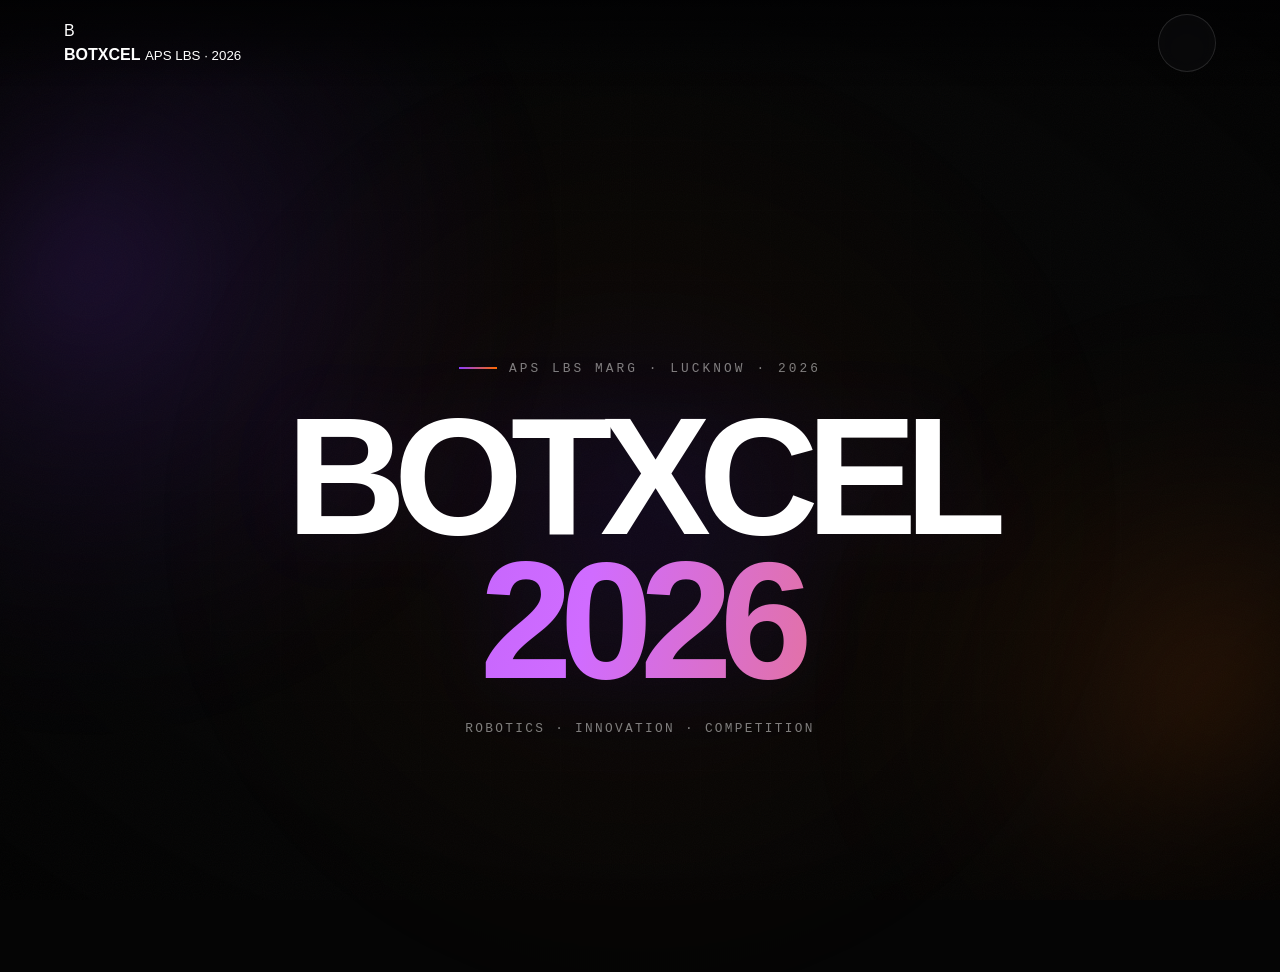
==== commit 78e64b42: "Disable page loader in index.html Comment out the page loader HTML section in index.html." ====
--- a/index.html
+++ b/index.html
@@ -66,7 +66,7 @@
     <!-- =====================================================
          PAGE LOADER
     ====================================================== -->
-
+<!--
     <div
         class="page-loader"
         id="pageLoader"
@@ -78,6 +78,7 @@
         <span>BOTXCEL 2026</span>
 
     </div>
+    -->
 <script>
 (function () {
 
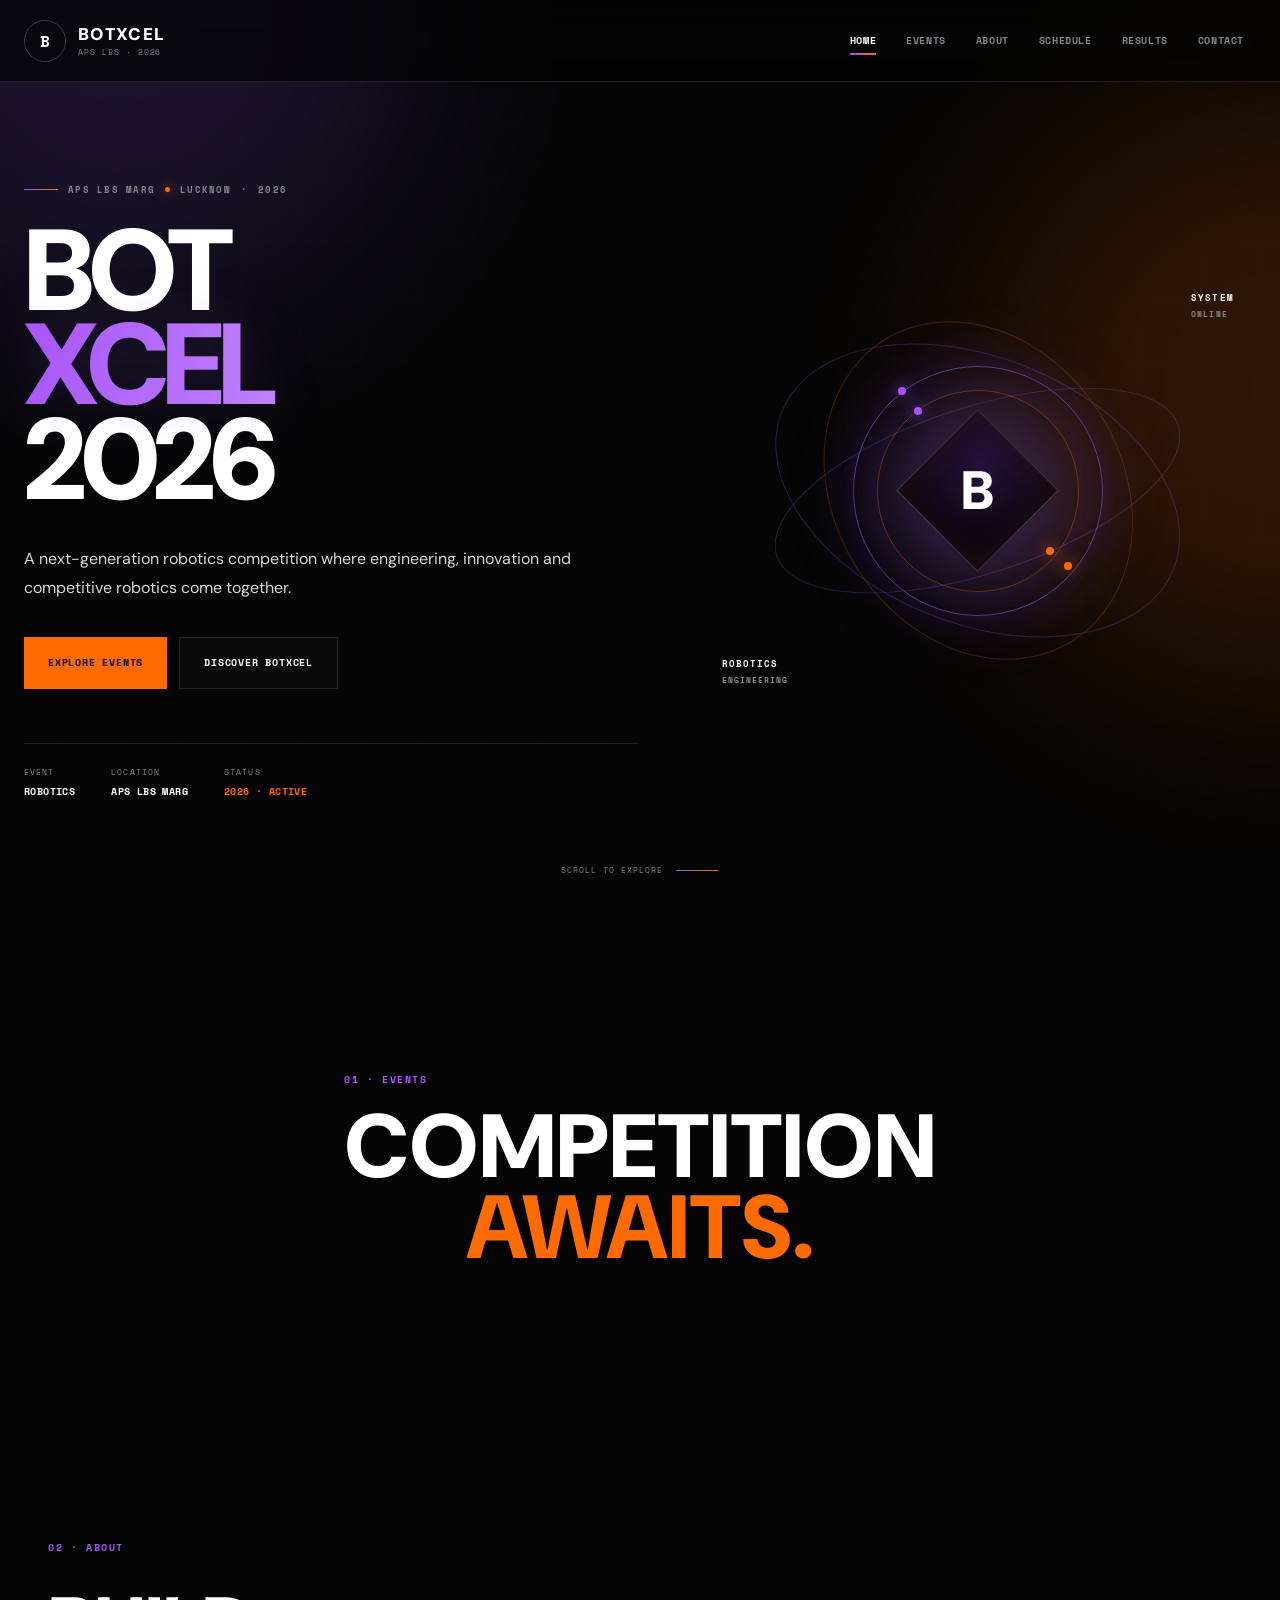
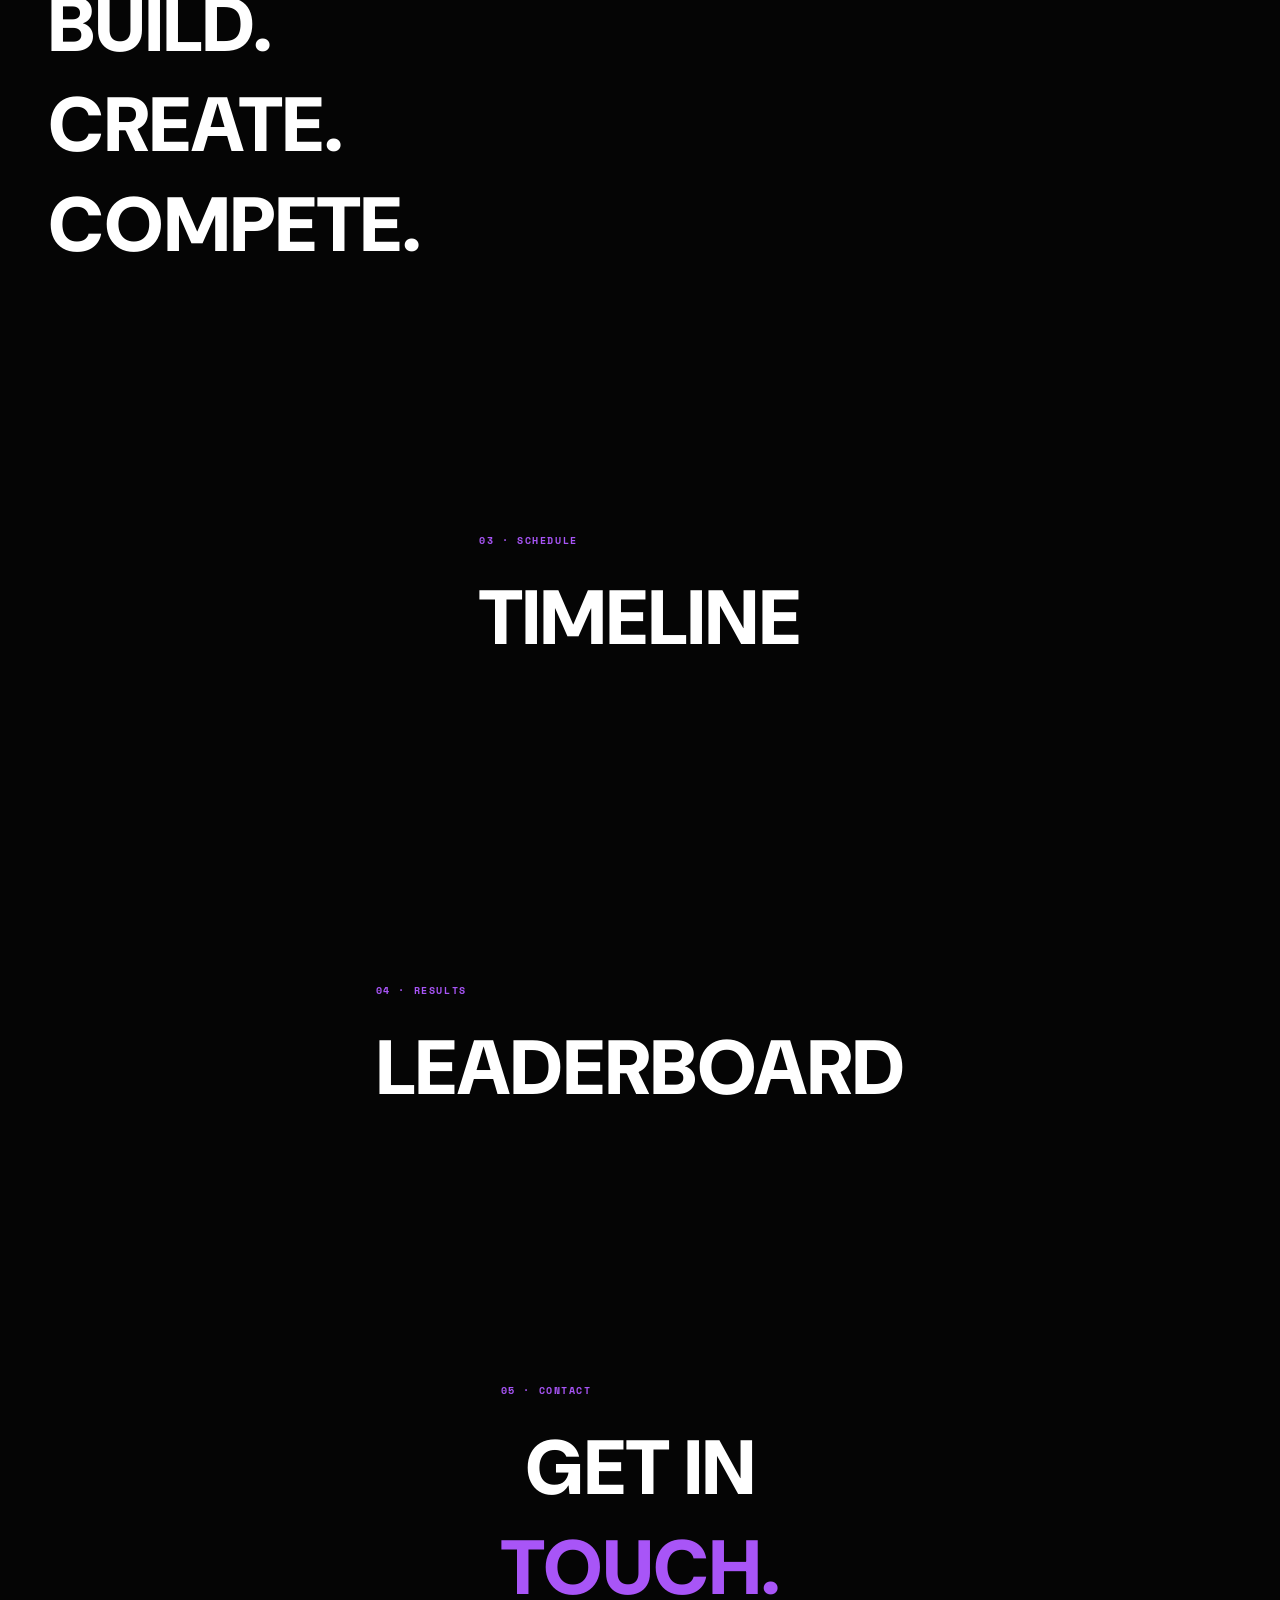
==== commit 6a1b848b: "Refactor index.html for improved structure and styles Updated font links, modified page loader to ba" ====
--- a/index.html
+++ b/index.html
@@ -1,5 +1,6 @@
 <!DOCTYPE html>
 <html lang="en">
+
 <head>
 
     <meta charset="UTF-8">
@@ -20,6 +21,7 @@
     >
 
     <title>BOTXCEL 2026</title>
+
 
     <!-- =====================================================
          GOOGLE FONTS
@@ -34,319 +36,644 @@
     >
 
     <link
-        href="https://fonts.googleapis.com/css2?family=DM+Mono:wght@300;400;500&family=Inter:wght@300;400;500;600;700;800;900&display=swap"
+        href="https://fonts.googleapis.com/css2?family=DM+Sans:wght@400;500;600;700;800;900&family=Space+Mono:wght@400;700&display=swap"
         rel="stylesheet"
     >
 
 
     <!-- =====================================================
-         CSS
+         MAIN CSS
     ====================================================== -->
 
     <link
         rel="stylesheet"
-        href="css/core.css"
+        href="css/style.css"
     >
 
-    <link
-        rel="stylesheet"
-        href="css/navigation.css"
-    >
-
-    <link
-        rel="stylesheet"
-        href="css/effects.css"
-    >
-
 </head>
 
 
 <body>
 
+
     <!-- =====================================================
-         PAGE LOADER
+         BACKGROUND
     ====================================================== -->
-<!--
+
     <div
-        class="page-loader"
-        id="pageLoader"
+        class="page-background"
         aria-hidden="true"
     >
 
-        <div class="loader-line"></div>
-
-        <span>BOTXCEL 2026</span>
+        <div class="background-grid"></div>
+
+        <div
+            class="background-glow background-glow-purple"
+        ></div>
+
+        <div
+            class="background-glow background-glow-orange"
+        ></div>
+
+        <div class="particle-layer"></div>
 
     </div>
-    -->
-<script>
-(function () {
-
-    function hidePageLoader() {
-
-        document.body.classList.add("site-ready");
-
-        const loader =
-            document.getElementById("pageLoader");
-
-        if (loader) {
-            loader.setAttribute(
-                "aria-hidden",
-                "true"
-            );
-        }
-
-    }
-
-
-    /*
-     * Normal case:
-     * hide as soon as the HTML is parsed.
-     */
-
-    if (document.readyState === "loading") {
-
-        document.addEventListener(
-            "DOMContentLoaded",
-            hidePageLoader,
-            { once: true }
-        );
-
-    } else {
-
-        hidePageLoader();
-
-    }
-
-
-    /*
-     * Safety fallback.
-     *
-     * Even if another JavaScript file fails,
-     * the user must never remain trapped
-     * behind the loader.
-     */
-
-    setTimeout(
-        hidePageLoader,
-        1800
-    );
-
-})();
-</script>
-    <div class="page-loader" id="pageLoader" aria-hidden="true">
-    ...
-    </div>
+
 
     <!-- =====================================================
-         BACKGROUND EFFECT SYSTEM
+         HEADER
     ====================================================== -->
 
-    <div
-        class="site-background"
-        aria-hidden="true"
-    >
-
-        <div class="bg-glow bg-glow-purple"></div>
-
-        <div class="bg-glow bg-glow-orange"></div>
-
-        <div class="bg-grid"></div>
-
-        <div class="bg-noise"></div>
-
-        <canvas
-            id="particleCanvas"
-        ></canvas>
-
-    </div>
+    <header class="site-header">
+
+        <div class="nav-container">
+
+
+            <!-- BRAND -->
+
+            <a
+                href="index.html"
+                class="brand"
+                aria-label="BOTXCEL 2026 Home"
+            >
+
+                <div class="brand-logo">
+
+                    <span
+                        style="
+                            display:grid;
+                            place-items:center;
+                            width:100%;
+                            height:100%;
+                            border:1px solid rgba(255,255,255,.2);
+                            border-radius:50%;
+                            font-family:'Space Mono',monospace;
+                            font-weight:700;
+                            color:#fff;
+                        "
+                    >
+                        B
+                    </span>
+
+                </div>
+
+
+                <div class="brand-text">
+
+                    <strong>
+                        BOTXCEL
+                    </strong>
+
+                    <span>
+                        APS LBS · 2026
+                    </span>
+
+                </div>
+
+            </a>
+
+
+            <!-- DESKTOP NAVIGATION -->
+
+            <nav
+                class="main-nav"
+                id="mainNavigation"
+                aria-label="Main navigation"
+            >
+
+                <a
+                    href="#home"
+                    class="active"
+                >
+                    Home
+                </a>
+
+                <a href="#events">
+                    Events
+                </a>
+
+                <a href="#about">
+                    About
+                </a>
+
+                <a href="#schedule">
+                    Schedule
+                </a>
+
+                <a href="#results">
+                    Results
+                </a>
+
+                <a href="#contact">
+                    Contact
+                </a>
+
+            </nav>
+
+
+            <!-- MOBILE MENU -->
+
+            <button
+                class="menu-toggle"
+                id="menuToggle"
+                type="button"
+                aria-label="Open navigation"
+                aria-expanded="false"
+                aria-controls="mainNavigation"
+            >
+
+                <span></span>
+                <span></span>
+                <span></span>
+
+            </button>
+
+        </div>
+
+    </header>
 
 
     <!-- =====================================================
-         NAVIGATION
+         MAIN
     ====================================================== -->
 
-    <header
-        class="site-header"
-        id="siteHeader"
-    >
-
-        <a
-            href="index.html"
-            class="brand"
-            aria-label="BOTXCEL 2026 Home"
+    <main id="home">
+
+
+        <!-- =================================================
+             HERO
+        ================================================== -->
+
+        <section class="hero-section">
+
+
+            <div class="hero-container">
+
+
+                <!-- =========================================
+                     HERO CONTENT
+                ========================================== -->
+
+                <div class="hero-content">
+
+
+                    <!-- EYEBROW -->
+
+                    <div class="hero-eyebrow">
+
+                        <span class="eyebrow-line"></span>
+
+                        <span>
+                            APS LBS MARG
+                        </span>
+
+                        <span class="eyebrow-dot"></span>
+
+                        <span>
+                            LUCKNOW
+                        </span>
+
+                        <span>
+                            ·
+                        </span>
+
+                        <span>
+                            2026
+                        </span>
+
+                    </div>
+
+
+                    <!-- TITLE -->
+
+                    <h1 class="hero-title">
+
+                        <span class="hero-title-line">
+                            BOT
+                        </span>
+
+                        <span
+                            class="
+                                hero-title-line
+                                hero-title-accent
+                            "
+                        >
+                            XCEL
+                        </span>
+
+                        <span class="hero-title-line">
+                            2026
+                        </span>
+
+                    </h1>
+
+
+                    <!-- DESCRIPTION -->
+
+                    <p class="hero-description">
+
+                        A next-generation robotics competition
+                        where engineering, innovation and
+                        competitive robotics come together.
+
+                    </p>
+
+
+                    <!-- ACTIONS -->
+
+                    <div class="hero-actions">
+
+                        <a
+                            href="#events"
+                            class="btn btn-primary"
+                        >
+                            Explore Events
+                        </a>
+
+                        <a
+                            href="#about"
+                            class="btn btn-secondary"
+                        >
+                            Discover BOTXCEL
+                        </a>
+
+                    </div>
+
+
+                    <!-- META -->
+
+                    <div class="hero-meta">
+
+
+                        <div>
+
+                            <span>
+                                EVENT
+                            </span>
+
+                            <strong>
+                                ROBOTICS
+                            </strong>
+
+                        </div>
+
+
+                        <div>
+
+                            <span>
+                                LOCATION
+                            </span>
+
+                            <strong>
+                                APS LBS MARG
+                            </strong>
+
+                        </div>
+
+
+                        <div>
+
+                            <span>
+                                STATUS
+                            </span>
+
+                            <strong class="status-live">
+                                2026 · ACTIVE
+                            </strong>
+
+                        </div>
+
+
+                    </div>
+
+
+                </div>
+
+
+                <!-- =========================================
+                     HERO VISUAL
+                ========================================== -->
+
+                <div
+                    class="hero-visual"
+                    aria-hidden="true"
+                >
+
+
+                    <!-- ORBITS -->
+
+                    <div
+                        class="
+                            hero-orbit
+                            hero-orbit-one
+                        "
+                    ></div>
+
+
+                    <div
+                        class="
+                            hero-orbit
+                            hero-orbit-two
+                        "
+                    ></div>
+
+
+                    <div
+                        class="
+                            hero-orbit
+                            hero-orbit-three
+                        "
+                    ></div>
+
+
+                    <!-- CORE -->
+
+                    <div class="hero-core">
+
+
+                        <div class="core-ring"></div>
+
+                        <div
+                            class="
+                                core-ring
+                                core-ring-two
+                            "
+                        ></div>
+
+
+                        <div class="core-center">
+
+                            <span>
+                                B
+                            </span>
+
+                        </div>
+
+
+                    </div>
+
+
+                    <!-- LABEL TOP -->
+
+                    <div
+                        class="
+                            visual-label
+                            visual-label-top
+                        "
+                    >
+
+                        <strong>
+                            SYSTEM
+                        </strong>
+
+                        <span>
+                            ONLINE
+                        </span>
+
+                    </div>
+
+
+                    <!-- LABEL BOTTOM -->
+
+                    <div
+                        class="
+                            visual-label
+                            visual-label-bottom
+                        "
+                    >
+
+                        <strong>
+                            ROBOTICS
+                        </strong>
+
+                        <span>
+                            ENGINEERING
+                        </span>
+
+                    </div>
+
+
+                </div>
+
+
+            </div>
+
+
+            <!-- SCROLL INDICATOR -->
+
+            <div class="hero-scroll">
+
+                <span>
+                    SCROLL TO EXPLORE
+                </span>
+
+                <span class="scroll-line"></span>
+
+            </div>
+
+
+        </section>
+
+
+        <!-- =================================================
+             EVENTS PLACEHOLDER
+        ================================================== -->
+
+        <section
+            id="events"
+            style="
+                min-height:60vh;
+                padding:120px 24px;
+                display:grid;
+                place-items:center;
+                text-align:center;
+            "
         >
 
-            <div class="brand-mark">
-
-                <!-- Temporary BOTXCEL mark.
-                     We will replace this with your
-                     actual logo in the next step. -->
-
-                <span>B</span>
+            <div>
+
+                <div class="section-eyebrow">
+                    01 · EVENTS
+                </div>
+
+                <h2
+                    style="
+                        margin-top:20px;
+                        font-size:clamp(42px,7vw,90px);
+                        line-height:.9;
+                        font-weight:900;
+                    "
+                >
+                    COMPETITION
+                    <br>
+                    <span
+                        style="
+                            color:var(--orange);
+                        "
+                    >
+                        AWAITS.
+                    </span>
+                </h2>
 
             </div>
 
-            <div class="brand-text">
-
-                <strong>BOTXCEL</strong>
-
-                <small>
-                    APS LBS · 2026
-                </small>
+        </section>
+
+
+        <!-- =================================================
+             ABOUT PLACEHOLDER
+        ================================================== -->
+
+        <section
+            id="about"
+            style="
+                min-height:50vh;
+                padding:100px 24px;
+                display:grid;
+                place-items:center;
+            "
+        >
+
+            <div class="section-container">
+
+                <div class="section-eyebrow">
+                    02 · ABOUT
+                </div>
+
+                <h2
+                    style="
+                        margin-top:20px;
+                        font-size:clamp(40px,6vw,80px);
+                        font-weight:900;
+                    "
+                >
+                    BUILD.
+                    <br>
+                    CREATE.
+                    <br>
+                    COMPETE.
+                </h2>
 
             </div>
 
-        </a>
-
-
-        <button
-            class="menu-toggle"
-            id="menuToggle"
-            type="button"
-            aria-label="Open navigation"
-            aria-expanded="false"
-            aria-controls="mainNavigation"
+        </section>
+
+
+        <!-- =================================================
+             SCHEDULE PLACEHOLDER
+        ================================================== -->
+
+        <section
+            id="schedule"
+            style="
+                min-height:50vh;
+                padding:100px 24px;
+                display:grid;
+                place-items:center;
+                text-align:center;
+            "
         >
 
-            <span></span>
-            <span></span>
-            <span></span>
-
-        </button>
-
-    </header>
-
-
-    <!-- =====================================================
-         FULL SCREEN NAVIGATION
-    ====================================================== -->
-
-    <nav
-        class="main-navigation"
-        id="mainNavigation"
-        aria-hidden="true"
-    >
-
-        <div class="navigation-backdrop"></div>
-
-
-        <div class="navigation-content">
-
-            <div class="navigation-label">
-                NAVIGATION
+            <div>
+
+                <div class="section-eyebrow">
+                    03 · SCHEDULE
+                </div>
+
+                <h2
+                    style="
+                        margin-top:20px;
+                        font-size:clamp(40px,6vw,80px);
+                        font-weight:900;
+                    "
+                >
+                    TIMELINE
+                </h2>
+
             </div>
 
-
-            <div class="navigation-links">
-
-                <a
-                    href="index.html"
-                    data-nav-link
+        </section>
+
+
+        <!-- =================================================
+             RESULTS PLACEHOLDER
+        ================================================== -->
+
+        <section
+            id="results"
+            style="
+                min-height:50vh;
+                padding:100px 24px;
+                display:grid;
+                place-items:center;
+                text-align:center;
+            "
+        >
+
+            <div>
+
+                <div class="section-eyebrow">
+                    04 · RESULTS
+                </div>
+
+                <h2
+                    style="
+                        margin-top:20px;
+                        font-size:clamp(40px,6vw,80px);
+                        font-weight:900;
+                    "
                 >
-                    <span>01</span>
-                    HOME
-                </a>
-
-
-                <a
-                    href="#events"
-                    data-nav-link
+                    LEADERBOARD
+                </h2>
+
+            </div>
+
+        </section>
+
+
+        <!-- =================================================
+             CONTACT PLACEHOLDER
+        ================================================== -->
+
+        <section
+            id="contact"
+            style="
+                min-height:50vh;
+                padding:100px 24px;
+                display:grid;
+                place-items:center;
+                text-align:center;
+            "
+        >
+
+            <div>
+
+                <div class="section-eyebrow">
+                    05 · CONTACT
+                </div>
+
+                <h2
+                    style="
+                        margin-top:20px;
+                        font-size:clamp(40px,6vw,80px);
+                        font-weight:900;
+                    "
                 >
-                    <span>02</span>
-                    EVENTS
-                </a>
-
-
-                <a
-                    href="#about"
-                    data-nav-link
-                >
-                    <span>03</span>
-                    ABOUT
-                </a>
-
-
-                <a
-                    href="#schedule"
-                    data-nav-link
-                >
-                    <span>04</span>
-                    SCHEDULE
-                </a>
-
-
-                <a
-                    href="#results"
-                    data-nav-link
-                >
-                    <span>05</span>
-                    RESULTS
-                </a>
-
-
-                <a
-                    href="#contact"
-                    data-nav-link
-                >
-                    <span>06</span>
-                    CONTACT
-                </a>
+                    GET IN
+                    <br>
+                    <span
+                        style="
+                            color:var(--purple-bright);
+                        "
+                    >
+                        TOUCH.
+                    </span>
+                </h2>
 
             </div>
 
-
-            <div class="navigation-footer">
-
-                <span>
-                    APS LBS MARG
-                </span>
-
-                <span>
-                    LUCKNOW · INDIA
-                </span>
-
-            </div>
-
-        </div>
-
-    </nav>
-
-
-    <!-- =====================================================
-         MAIN CONTENT
-    ====================================================== -->
-
-    <main id="mainContent">
-
-        <!-- HOME CONTENT WILL BE BUILT NEXT -->
-
-        <section
-            class="foundation-screen"
-            aria-label="BOTXCEL 2026"
-        >
-
-            <div class="foundation-content">
-
-                <div class="eyebrow">
-                    APS LBS MARG · LUCKNOW · 2026
-                </div>
-
-
-                <h1>
-                    BOTXCEL
-                    <span>2026</span>
-                </h1>
-
-
-                <p>
-                    ROBOTICS · INNOVATION · COMPETITION
-                </p>
-
-
-            </div>
-
         </section>
+
 
     </main>
 
@@ -360,5 +687,7 @@
         src="js/main.js"
     ></script>
 
+
 </body>
+
 </html>
--- a/css/style.css
+++ b/css/style.css
@@ -0,0 +1,1727 @@
+/* =========================================================
+   BOTXCEL 2026
+   GLOBAL DESIGN FOUNDATION
+   STEP 1B
+========================================================= */
+
+
+/* =========================================================
+   DESIGN TOKENS
+========================================================= */
+
+:root {
+
+    --black: #050505;
+    --black-soft: #090909;
+    --black-card: #0d0d0f;
+
+    --white: #ffffff;
+    --white-soft: #d7d7dc;
+    --muted: #85858d;
+
+    --purple: #8b5cf6;
+    --purple-bright: #a855f7;
+
+    --orange: #ff6b00;
+    --orange-bright: #ff8a00;
+
+    --border: rgba(255, 255, 255, 0.10);
+
+    --container: 1280px;
+
+    --header-height: 82px;
+
+    --transition:
+        250ms cubic-bezier(.22, 1, .36, 1);
+
+}
+
+
+/* =========================================================
+   RESET
+========================================================= */
+
+*,
+*::before,
+*::after {
+
+    box-sizing: border-box;
+
+    margin: 0;
+
+    padding: 0;
+
+}
+
+
+html {
+
+    scroll-behavior: smooth;
+
+}
+
+
+body {
+
+    min-height: 100vh;
+
+    background: var(--black);
+
+    color: var(--white);
+
+    font-family:
+        "DM Sans",
+        Arial,
+        sans-serif;
+
+    overflow-x: hidden;
+
+}
+
+
+body::selection {
+
+    background: var(--purple);
+
+    color: var(--white);
+
+}
+
+
+img {
+
+    display: block;
+
+    max-width: 100%;
+
+}
+
+
+button,
+input,
+textarea,
+select {
+
+    font: inherit;
+
+}
+
+
+button {
+
+    border: 0;
+
+    cursor: pointer;
+
+}
+
+
+a {
+
+    color: inherit;
+
+    text-decoration: none;
+
+}
+
+
+/* =========================================================
+   PAGE BACKGROUND
+========================================================= */
+
+.page-background {
+
+    position: fixed;
+
+    inset: 0;
+
+    z-index: -10;
+
+    overflow: hidden;
+
+    pointer-events: none;
+
+    background: var(--black);
+
+}
+
+
+.background-grid {
+
+    position: absolute;
+
+    inset: 0;
+
+    opacity: 0.16;
+
+    background-image:
+
+        linear-gradient(
+            rgba(255,255,255,0.045) 1px,
+            transparent 1px
+        ),
+
+        linear-gradient(
+            90deg,
+            rgba(255,255,255,0.045) 1px,
+            transparent 1px
+        );
+
+    background-size: 60px 60px;
+
+}
+
+
+.background-glow {
+
+    position: absolute;
+
+    width: 600px;
+
+    height: 600px;
+
+    border-radius: 50%;
+
+    filter: blur(100px);
+
+    opacity: 0.16;
+
+}
+
+
+.background-glow-purple {
+
+    top: -280px;
+
+    left: -180px;
+
+    background: var(--purple);
+
+}
+
+
+.background-glow-orange {
+
+    top: 10%;
+
+    right: -300px;
+
+    background: var(--orange);
+
+}
+
+
+.particle-layer {
+
+    position: absolute;
+
+    inset: 0;
+
+}
+
+
+/* =========================================================
+   MAIN CONTAINER
+========================================================= */
+
+.section-container,
+.nav-container {
+
+    width: min(
+        calc(100% - 48px),
+        var(--container)
+    );
+
+    margin-inline: auto;
+
+}
+
+
+/* =========================================================
+   HEADER
+========================================================= */
+
+.site-header {
+
+    position: fixed;
+
+    top: 0;
+
+    left: 0;
+
+    width: 100%;
+
+    height: var(--header-height);
+
+    z-index: 1000;
+
+    background:
+        rgba(5, 5, 5, 0.78);
+
+    border-bottom:
+        1px solid var(--border);
+
+    backdrop-filter:
+        blur(18px);
+
+    -webkit-backdrop-filter:
+        blur(18px);
+
+}
+
+
+.nav-container {
+
+    height: 100%;
+
+    display: flex;
+
+    align-items: center;
+
+    justify-content: space-between;
+
+}
+
+
+/* =========================================================
+   BRAND
+========================================================= */
+
+.brand {
+
+    display: inline-flex;
+
+    align-items: center;
+
+    gap: 12px;
+
+    flex-shrink: 0;
+
+}
+
+
+.brand-logo {
+
+    width: 42px;
+
+    height: 42px;
+
+    display: grid;
+
+    place-items: center;
+
+}
+
+
+.brand-logo img {
+
+    width: 100%;
+
+    height: 100%;
+
+    object-fit: contain;
+
+}
+
+
+.brand-text {
+
+    display: flex;
+
+    flex-direction: column;
+
+    line-height: 1;
+
+}
+
+
+.brand-text strong {
+
+    font-size: 17px;
+
+    font-weight: 900;
+
+    letter-spacing: 0.08em;
+
+}
+
+
+.brand-text span {
+
+    margin-top: 5px;
+
+    color: var(--muted);
+
+    font-family:
+        "Space Mono",
+        monospace;
+
+    font-size: 8px;
+
+    letter-spacing: 0.12em;
+
+}
+
+
+/* =========================================================
+   MAIN NAVIGATION
+========================================================= */
+
+.main-nav {
+
+    display: flex;
+
+    align-items: center;
+
+    gap: 6px;
+
+}
+
+
+.main-nav a {
+
+    position: relative;
+
+    padding: 10px 12px;
+
+    color: var(--muted);
+
+    font-family:
+        "Space Mono",
+        monospace;
+
+    font-size: 10px;
+
+    font-weight: 700;
+
+    letter-spacing: 0.06em;
+
+    text-transform: uppercase;
+
+    transition:
+        color var(--transition);
+
+}
+
+
+.main-nav a::after {
+
+    content: "";
+
+    position: absolute;
+
+    left: 12px;
+
+    right: 12px;
+
+    bottom: 3px;
+
+    height: 2px;
+
+    background:
+        linear-gradient(
+            90deg,
+            var(--purple),
+            var(--orange)
+        );
+
+    transform:
+        scaleX(0);
+
+    transform-origin: center;
+
+    transition:
+        transform var(--transition);
+
+}
+
+
+.main-nav a:hover {
+
+    color: var(--white);
+
+}
+
+
+.main-nav a:hover::after,
+.main-nav a.active::after {
+
+    transform: scaleX(1);
+
+}
+
+
+.main-nav a.active {
+
+    color: var(--white);
+
+}
+
+
+/* =========================================================
+   MOBILE MENU BUTTON
+========================================================= */
+
+.menu-toggle {
+
+    display: none;
+
+    width: 44px;
+
+    height: 44px;
+
+    align-items: center;
+
+    justify-content: center;
+
+    flex-direction: column;
+
+    gap: 5px;
+
+    background: transparent;
+
+}
+
+
+.menu-toggle span {
+
+    display: block;
+
+    width: 24px;
+
+    height: 2px;
+
+    background: var(--white);
+
+    transition:
+        transform var(--transition),
+        opacity var(--transition);
+
+}
+
+
+/* =========================================================
+   BASIC BUTTON SYSTEM
+========================================================= */
+
+.btn {
+
+    display: inline-flex;
+
+    align-items: center;
+
+    justify-content: center;
+
+    gap: 18px;
+
+    min-height: 52px;
+
+    padding:
+        0 24px;
+
+    font-family:
+        "Space Mono",
+        monospace;
+
+    font-size: 10px;
+
+    font-weight: 700;
+
+    letter-spacing: 0.08em;
+
+    text-transform: uppercase;
+
+    transition:
+        transform var(--transition),
+        background var(--transition),
+        border-color var(--transition);
+
+}
+
+
+.btn:hover {
+
+    transform:
+        translateY(-3px);
+
+}
+
+
+.btn-primary {
+
+    background: var(--orange);
+
+    color: var(--black);
+
+}
+
+
+.btn-primary:hover {
+
+    background:
+        var(--orange-bright);
+
+}
+
+
+.btn-secondary {
+
+    border:
+        1px solid var(--border);
+
+    color: var(--white);
+
+    background:
+        rgba(255,255,255,0.025);
+
+}
+
+
+.btn-secondary:hover {
+
+    border-color:
+        rgba(139,92,246,0.7);
+
+    background:
+        rgba(139,92,246,0.08);
+
+}
+
+
+/* =========================================================
+   SECTION EYEBROW
+========================================================= */
+
+.section-eyebrow {
+
+    display: flex;
+
+    align-items: center;
+
+    gap: 10px;
+
+    color: var(--purple-bright);
+
+    font-family:
+        "Space Mono",
+        monospace;
+
+    font-size: 10px;
+
+    font-weight: 700;
+
+    letter-spacing: 0.16em;
+
+    text-transform: uppercase;
+
+}
+
+
+/* =========================================================
+   RESPONSIVE HEADER
+========================================================= */
+
+@media (max-width: 1050px) {
+
+    .main-nav {
+
+        gap: 0;
+
+    }
+
+
+    .main-nav a {
+
+        padding-inline: 8px;
+
+        font-size: 9px;
+
+    }
+
+}
+
+
+@media (max-width: 850px) {
+
+    :root {
+
+        --header-height: 72px;
+
+    }
+
+
+    .section-container,
+    .nav-container {
+
+        width:
+            min(
+                calc(100% - 32px),
+                var(--container)
+            );
+
+    }
+
+
+    .menu-toggle {
+
+        display: flex;
+
+    }
+
+
+    .main-nav {
+
+        position: fixed;
+
+        top: var(--header-height);
+
+        left: 16px;
+
+        right: 16px;
+
+        display: flex;
+
+        flex-direction: column;
+
+        align-items: stretch;
+
+        padding: 10px;
+
+        background:
+            rgba(8,8,9,0.97);
+
+        border:
+            1px solid var(--border);
+
+        backdrop-filter:
+            blur(20px);
+
+        transform:
+            translateY(-20px);
+
+        opacity: 0;
+
+        visibility: hidden;
+
+        pointer-events: none;
+
+        transition:
+            opacity var(--transition),
+            transform var(--transition),
+            visibility var(--transition);
+
+    }
+
+
+    .main-nav.nav-open {
+
+        transform:
+            translateY(0);
+
+        opacity: 1;
+
+        visibility: visible;
+
+        pointer-events: auto;
+
+    }
+
+
+    .main-nav a {
+
+        padding: 15px;
+
+        border-bottom:
+            1px solid
+            rgba(255,255,255,0.06);
+
+    }
+
+
+    .main-nav a:last-child {
+
+        border-bottom: 0;
+
+    }
+
+
+    .main-nav a::after {
+
+        left: 15px;
+
+        right: auto;
+
+        width: 28px;
+
+    }
+
+}
+
+
+@media (max-width: 480px) {
+
+    .brand-text span {
+
+        font-size: 7px;
+
+    }
+
+
+    .brand-logo {
+
+        width: 38px;
+
+        height: 38px;
+
+    }
+
+}
+/* =========================================================
+   HOME HERO
+   STEP 1C
+========================================================= */
+
+.hero-section {
+
+    position: relative;
+
+    min-height: 100vh;
+
+    padding-top: var(--header-height);
+
+    display: flex;
+
+    align-items: center;
+
+    overflow: hidden;
+
+}
+
+
+.hero-container {
+
+    width: min(
+        calc(100% - 48px),
+        var(--container)
+    );
+
+    margin-inline: auto;
+
+    min-height: calc(100vh - var(--header-height));
+
+    display: grid;
+
+    grid-template-columns:
+        minmax(0, 1.05fr)
+        minmax(420px, 0.95fr);
+
+    align-items: center;
+
+    gap: 60px;
+
+}
+
+
+.hero-content {
+
+    position: relative;
+
+    z-index: 2;
+
+    padding-block: 80px;
+
+}
+
+
+.hero-eyebrow {
+
+    display: flex;
+
+    align-items: center;
+
+    flex-wrap: wrap;
+
+    gap: 10px;
+
+    margin-bottom: 28px;
+
+    color: var(--muted);
+
+    font-family:
+        "Space Mono",
+        monospace;
+
+    font-size: 9px;
+
+    font-weight: 700;
+
+    letter-spacing: 0.14em;
+
+}
+
+
+.eyebrow-line {
+
+    width: 34px;
+
+    height: 1px;
+
+    background:
+        linear-gradient(
+            90deg,
+            var(--purple),
+            var(--orange)
+        );
+
+}
+
+
+.eyebrow-dot {
+
+    width: 5px;
+
+    height: 5px;
+
+    border-radius: 50%;
+
+    background: var(--orange);
+
+    box-shadow:
+        0 0 12px var(--orange);
+
+}
+
+
+.hero-title {
+
+    font-size:
+        clamp(64px, 9vw, 138px);
+
+    line-height: 0.82;
+
+    font-weight: 900;
+
+    letter-spacing: -0.065em;
+
+    text-transform: uppercase;
+
+}
+
+
+.hero-title-line {
+
+    display: block;
+
+}
+
+
+.hero-title-accent {
+
+    background:
+        linear-gradient(
+            100deg,
+            var(--purple-bright),
+            #c084fc 45%,
+            var(--orange)
+        );
+
+    -webkit-background-clip: text;
+
+    background-clip: text;
+
+    color: transparent;
+
+    filter:
+        drop-shadow(
+            0 0 28px
+            rgba(139,92,246,0.18)
+        );
+
+}
+
+
+.hero-description {
+
+    max-width: 560px;
+
+    margin-top: 38px;
+
+    color: var(--white-soft);
+
+    font-size: 16px;
+
+    line-height: 1.8;
+
+}
+
+
+.hero-actions {
+
+    display: flex;
+
+    flex-wrap: wrap;
+
+    gap: 12px;
+
+    margin-top: 34px;
+
+}
+
+
+.hero-meta {
+
+    display: flex;
+
+    flex-wrap: wrap;
+
+    gap: 36px;
+
+    margin-top: 54px;
+
+    padding-top: 22px;
+
+    border-top:
+        1px solid var(--border);
+
+}
+
+
+.hero-meta > div {
+
+    display: flex;
+
+    flex-direction: column;
+
+    gap: 6px;
+
+}
+
+
+.hero-meta span {
+
+    color: var(--muted);
+
+    font-family:
+        "Space Mono",
+        monospace;
+
+    font-size: 8px;
+
+    letter-spacing: 0.14em;
+
+}
+
+
+.hero-meta strong {
+
+    color: var(--white);
+
+    font-family:
+        "Space Mono",
+        monospace;
+
+    font-size: 10px;
+
+    letter-spacing: 0.04em;
+
+}
+
+
+.status-live {
+
+    color: var(--orange) !important;
+
+}
+
+
+/* =========================================================
+   HERO VISUAL
+========================================================= */
+
+.hero-visual {
+
+    position: relative;
+
+    width: min(100%, 620px);
+
+    aspect-ratio: 1;
+
+    margin-inline: auto;
+
+    display: grid;
+
+    place-items: center;
+
+}
+
+
+.hero-visual::before {
+
+    content: "";
+
+    position: absolute;
+
+    width: 65%;
+
+    height: 65%;
+
+    border-radius: 50%;
+
+    background:
+        radial-gradient(
+            circle,
+            rgba(139,92,246,0.18),
+            transparent 68%
+        );
+
+    filter: blur(20px);
+
+}
+
+
+.hero-orbit {
+
+    position: absolute;
+
+    border:
+        1px solid
+        rgba(139,92,246,0.25);
+
+    border-radius: 50%;
+
+    transform: rotate(-18deg);
+
+}
+
+
+.hero-orbit-one {
+
+    width: 76%;
+
+    height: 30%;
+
+    animation:
+        orbitFloat 9s ease-in-out infinite;
+
+}
+
+
+.hero-orbit-two {
+
+    width: 64%;
+
+    height: 52%;
+
+    border-color:
+        rgba(255,107,0,0.22);
+
+    transform:
+        rotate(58deg);
+
+    animation:
+        orbitFloat 11s ease-in-out infinite reverse;
+
+}
+
+
+.hero-orbit-three {
+
+    width: 48%;
+
+    height: 76%;
+
+    transform:
+        rotate(112deg);
+
+    animation:
+        orbitFloat 13s ease-in-out infinite;
+
+}
+
+
+.hero-core {
+
+    position: relative;
+
+    width: 250px;
+
+    height: 250px;
+
+    display: grid;
+
+    place-items: center;
+
+}
+
+
+.core-ring {
+
+    position: absolute;
+
+    inset: 0;
+
+    border:
+        1px solid
+        rgba(139,92,246,0.55);
+
+    border-radius: 50%;
+
+    box-shadow:
+        0 0 50px
+        rgba(139,92,246,0.12);
+
+    animation:
+        coreRotate 18s linear infinite;
+
+}
+
+
+.core-ring::before,
+.core-ring::after {
+
+    content: "";
+
+    position: absolute;
+
+    width: 8px;
+
+    height: 8px;
+
+    border-radius: 50%;
+
+}
+
+
+.core-ring::before {
+
+    top: 8%;
+
+    left: 18%;
+
+    background: var(--purple-bright);
+
+    box-shadow:
+        0 0 16px var(--purple);
+
+}
+
+
+.core-ring::after {
+
+    right: 12%;
+
+    bottom: 18%;
+
+    background: var(--orange);
+
+    box-shadow:
+        0 0 16px var(--orange);
+
+}
+
+
+.core-ring-two {
+
+    inset: 24px;
+
+    border-color:
+        rgba(255,107,0,0.35);
+
+    animation:
+        coreRotate 12s linear infinite reverse;
+
+}
+
+
+.core-center {
+
+    position: relative;
+
+    width: 115px;
+
+    height: 115px;
+
+    display: grid;
+
+    place-items: center;
+
+    border:
+        1px solid
+        rgba(255,255,255,0.2);
+
+    background:
+        radial-gradient(
+            circle at 35% 30%,
+            #25123b,
+            #0b0710 70%
+        );
+
+    box-shadow:
+        0 0 70px
+        rgba(139,92,246,0.28),
+
+        inset 0 0 35px
+        rgba(255,107,0,0.08);
+
+    transform:
+        rotate(45deg);
+
+}
+
+
+.core-center span {
+
+    color: var(--white);
+
+    font-size: 54px;
+
+    font-weight: 900;
+
+    line-height: 1;
+
+    transform:
+        rotate(-45deg);
+
+}
+
+
+.visual-label {
+
+    position: absolute;
+
+    display: flex;
+
+    flex-direction: column;
+
+    gap: 4px;
+
+    color: var(--white);
+
+    font-family:
+        "Space Mono",
+        monospace;
+
+    font-size: 9px;
+
+    font-weight: 700;
+
+    letter-spacing: 0.12em;
+
+}
+
+
+.visual-label span {
+
+    color: var(--muted);
+
+    font-size: 8px;
+
+}
+
+
+.visual-label-top {
+
+    top: 14%;
+
+    right: 4%;
+
+}
+
+
+.visual-label-bottom {
+
+    left: 4%;
+
+    bottom: 15%;
+
+}
+
+
+.hero-scroll {
+
+    position: absolute;
+
+    left: 50%;
+
+    bottom: 24px;
+
+    transform:
+        translateX(-50%);
+
+    display: flex;
+
+    align-items: center;
+
+    gap: 14px;
+
+    color: var(--muted);
+
+    font-family:
+        "Space Mono",
+        monospace;
+
+    font-size: 8px;
+
+    letter-spacing: 0.12em;
+
+}
+
+
+.scroll-line {
+
+    width: 42px;
+
+    height: 1px;
+
+    background:
+        linear-gradient(
+            90deg,
+            var(--purple),
+            var(--orange)
+        );
+
+}
+
+
+@keyframes orbitFloat {
+
+    0%,
+    100% {
+
+        transform:
+            rotate(-18deg)
+            scale(1);
+
+    }
+
+    50% {
+
+        transform:
+            rotate(-10deg)
+            scale(1.04);
+
+    }
+
+}
+
+
+@keyframes coreRotate {
+
+    from {
+
+        transform:
+            rotate(0deg);
+
+    }
+
+    to {
+
+        transform:
+            rotate(360deg);
+
+    }
+
+}
+
+
+/* =========================================================
+   HERO RESPONSIVE
+========================================================= */
+
+@media (max-width: 900px) {
+
+    .hero-container {
+
+        grid-template-columns: 1fr;
+
+        gap: 20px;
+
+        text-align: center;
+
+    }
+
+
+    .hero-content {
+
+        padding-top: 80px;
+
+        padding-bottom: 20px;
+
+    }
+
+
+    .hero-eyebrow,
+    .hero-actions,
+    .hero-meta {
+
+        justify-content: center;
+
+    }
+
+
+    .hero-description {
+
+        margin-inline: auto;
+
+    }
+
+
+    .hero-visual {
+
+        width: min(90vw, 500px);
+
+    }
+
+
+    .hero-scroll {
+
+        display: none;
+
+    }
+
+}
+
+
+@media (max-width: 600px) {
+
+    .hero-container {
+
+        width:
+            min(
+                calc(100% - 32px),
+                var(--container)
+            );
+
+    }
+
+
+    .hero-title {
+
+        font-size:
+            clamp(48px, 15vw, 82px);
+
+    }
+
+
+    .hero-description {
+
+        font-size: 14px;
+
+        line-height: 1.7;
+
+    }
+
+
+    .hero-meta {
+
+        gap: 20px;
+
+        justify-content:
+            space-between;
+
+    }
+
+
+    .hero-meta > div {
+
+        min-width: 100px;
+
+    }
+
+
+    .hero-core {
+
+        width: 190px;
+
+        height: 190px;
+
+    }
+
+
+    .core-center {
+
+        width: 90px;
+
+        height: 90px;
+
+    }
+
+
+    .core-center span {
+
+        font-size: 42px;
+
+    }
+
+
+    .visual-label {
+
+        font-size: 7px;
+
+    }
+
+}
+/* =========================================================
+   BOTXCEL 2026
+   PAGE LOADER
+========================================================= */
+
+.page-loader {
+
+    position: fixed;
+
+    inset: 0;
+
+    z-index: 99999;
+
+    display: flex;
+
+    align-items: center;
+
+    justify-content: center;
+
+    flex-direction: column;
+
+    gap: 18px;
+
+    background: #050505;
+
+    opacity: 1;
+
+    visibility: visible;
+
+    pointer-events: all;
+
+    transition:
+        opacity 0.35s ease,
+        visibility 0.35s ease;
+
+}
+
+
+/* PURPLE + ORANGE LIGHT */
+
+.page-loader::before {
+
+    content: "";
+
+    position: absolute;
+
+    width: 260px;
+
+    height: 260px;
+
+    border-radius: 50%;
+
+    background:
+        radial-gradient(
+            circle,
+            rgba(139,92,246,0.20),
+            transparent 68%
+        );
+
+    filter: blur(30px);
+
+    pointer-events: none;
+
+}
+
+
+/* LOADER LINE */
+
+.loader-line {
+
+    position: relative;
+
+    width: 120px;
+
+    height: 2px;
+
+    overflow: hidden;
+
+    background:
+        rgba(255,255,255,0.12);
+
+}
+
+
+.loader-line::after {
+
+    content: "";
+
+    position: absolute;
+
+    top: 0;
+
+    left: -100%;
+
+    width: 100%;
+
+    height: 100%;
+
+    background:
+        linear-gradient(
+            90deg,
+            var(--purple),
+            var(--orange)
+        );
+
+    animation:
+        loaderMove 0.8s
+        ease-in-out
+        infinite;
+
+}
+
+
+.page-loader span {
+
+    position: relative;
+
+    color: var(--white);
+
+    font-family:
+        "Space Mono",
+        monospace;
+
+    font-size: 9px;
+
+    font-weight: 700;
+
+    letter-spacing: 0.18em;
+
+}
+
+
+/* HIDDEN STATE */
+
+body.site-ready .page-loader {
+
+    opacity: 0;
+
+    visibility: hidden;
+
+    pointer-events: none;
+
+}
+
+
+/* LOADER ANIMATION */
+
+@keyframes loaderMove {
+
+    0% {
+
+        transform:
+            translateX(0);
+
+    }
+
+    100% {
+
+        transform:
+            translateX(200%);
+
+    }
+
+}
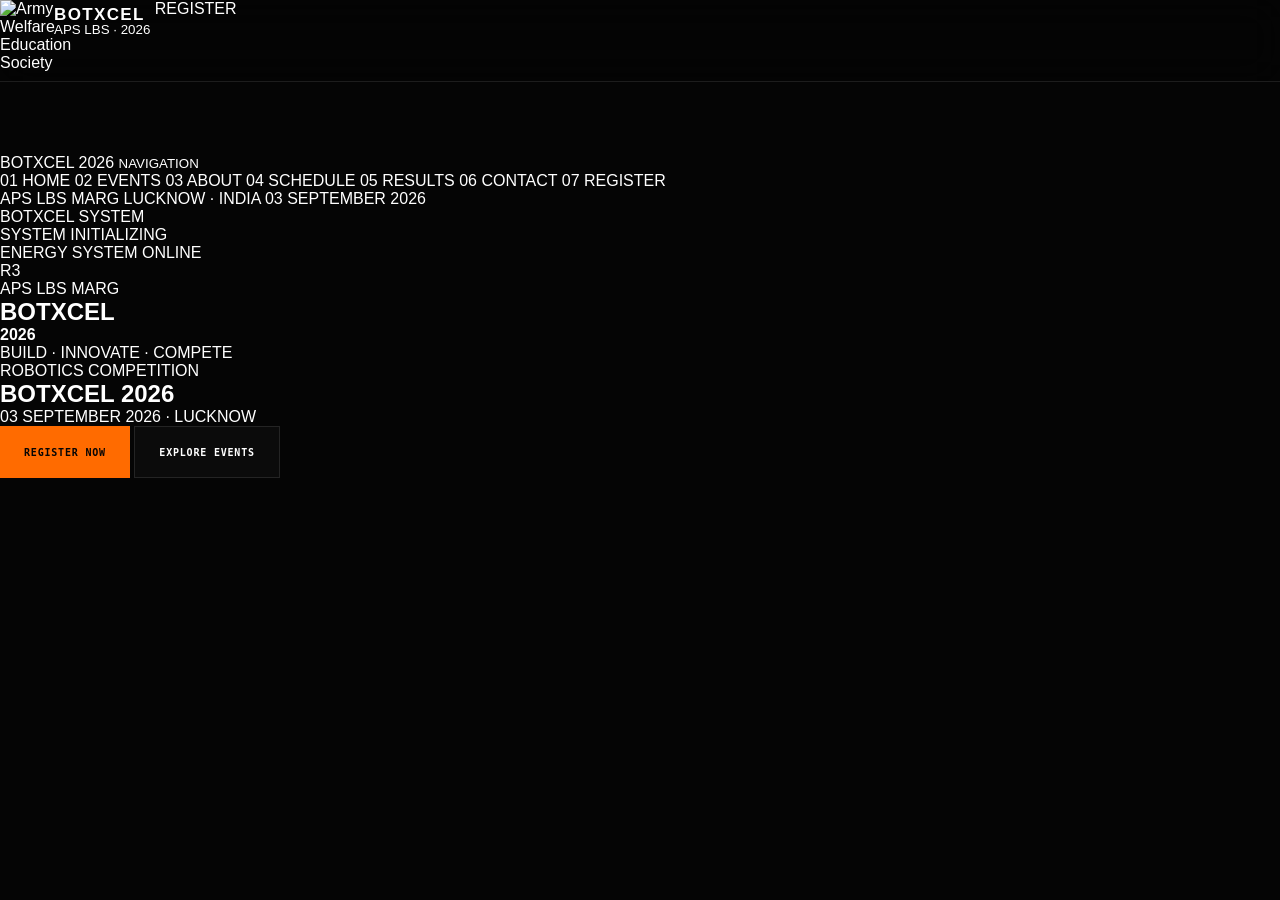
==== commit c516c4ce: "Refactor index.html for clarity and structure Updated the title and description meta tags, improved " ====
--- a/index.html
+++ b/index.html
@@ -17,17 +17,20 @@
 
     <meta
         name="description"
-        content="BOTXCEL 2026 — Robotics Competition at APS LBS MARG, Lucknow."
-    >
-
-    <title>BOTXCEL 2026</title>
-
-
-    <!-- =====================================================
-         GOOGLE FONTS
-    ====================================================== -->
-
-    <link rel="preconnect" href="https://fonts.googleapis.com">
+        content="BOTXCEL 2026 — Robotics Competition at Army Public School LBS Marg, Lucknow."
+    >
+
+    <title>BOTXCEL 2026 | Robotics Competition</title>
+
+
+    <!-- =====================================================
+         FONTS
+    ====================================================== -->
+
+    <link
+        rel="preconnect"
+        href="https://fonts.googleapis.com"
+    >
 
     <link
         rel="preconnect"
@@ -36,13 +39,13 @@
     >
 
     <link
-        href="https://fonts.googleapis.com/css2?family=DM+Sans:wght@400;500;600;700;800;900&family=Space+Mono:wght@400;700&display=swap"
+        href="https://fonts.googleapis.com/css2?family=DM+Mono:wght@300;400;500&family=Inter:wght@300;400;500;600;700;800;900&display=swap"
         rel="stylesheet"
     >
 
 
     <!-- =====================================================
-         MAIN CSS
+         GLOBAL CSS
     ====================================================== -->
 
     <link
@@ -50,6 +53,17 @@
         href="css/style.css"
     >
 
+
+    <!-- =====================================================
+         HOME CSS
+         We will create this in the next step.
+    ====================================================== -->
+
+    <link
+        rel="stylesheet"
+        href="css/home.css"
+    >
+
 </head>
 
 
@@ -57,625 +71,497 @@
 
 
     <!-- =====================================================
-         BACKGROUND
+         BACKGROUND SYSTEM
     ====================================================== -->
 
     <div
-        class="page-background"
+        class="site-background"
         aria-hidden="true"
     >
 
-        <div class="background-grid"></div>
+        <div class="bg-glow bg-glow-purple"></div>
+
+        <div class="bg-glow bg-glow-orange"></div>
+
+        <div class="bg-grid"></div>
+
+        <div class="bg-noise"></div>
+
+        <canvas
+            id="particleCanvas"
+        ></canvas>
+
+    </div>
+
+
+
+    <!-- =====================================================
+         HEADER
+    ====================================================== -->
+
+    <header
+        class="site-header"
+        id="siteHeader"
+    >
+
+
+        <!-- BRAND -->
+
+        <a
+            href="index.html"
+            class="brand"
+            aria-label="BOTXCEL 2026 Home"
+        >
+
+
+            <div class="brand-logo">
+
+                <img
+                    src="https://i.ibb.co/wZTG3v8k/Army-Welfare-Education-Society-logo.png"
+                    alt="Army Welfare Education Society"
+                >
+
+            </div>
+
+
+            <div class="brand-text">
+
+                <strong>
+                    BOTXCEL
+                </strong>
+
+                <small>
+                    APS LBS · 2026
+                </small>
+
+            </div>
+
+
+        </a>
+
+
+
+        <!-- DESKTOP REGISTER -->
+
+        <a
+            href="registration.html"
+            class="header-register"
+        >
+
+            REGISTER
+
+        </a>
+
+
+
+        <!-- HAMBURGER -->
+
+        <button
+            class="menu-toggle"
+            id="menuToggle"
+            type="button"
+            aria-label="Open navigation menu"
+            aria-expanded="false"
+            aria-controls="mainNavigation"
+        >
+
+            <span></span>
+
+            <span></span>
+
+            <span></span>
+
+        </button>
+
+
+    </header>
+
+
+
+    <!-- =====================================================
+         FULL SCREEN NAVIGATION
+    ====================================================== -->
+
+    <nav
+        class="main-navigation"
+        id="mainNavigation"
+        aria-hidden="true"
+    >
+
 
         <div
-            class="background-glow background-glow-purple"
+            class="navigation-backdrop"
+            aria-hidden="true"
         ></div>
 
-        <div
-            class="background-glow background-glow-orange"
-        ></div>
-
-        <div class="particle-layer"></div>
-
-    </div>
-
-
-    <!-- =====================================================
-         HEADER
-    ====================================================== -->
-
-    <header class="site-header">
-
-        <div class="nav-container">
-
-
-            <!-- BRAND -->
-
-            <a
-                href="index.html"
-                class="brand"
-                aria-label="BOTXCEL 2026 Home"
+
+        <div class="navigation-content">
+
+
+            <!-- NAV LABEL -->
+
+            <div class="navigation-label">
+
+                <span>
+                    BOTXCEL 2026
+                </span>
+
+                <small>
+                    NAVIGATION
+                </small>
+
+            </div>
+
+
+
+            <!-- NAV LINKS -->
+
+            <div class="navigation-links">
+
+
+                <a
+                    href="index.html"
+                    class="active"
+                    data-nav-link
+                >
+
+                    <span>
+                        01
+                    </span>
+
+                    HOME
+
+                </a>
+
+
+                <a
+                    href="events.html"
+                    data-nav-link
+                >
+
+                    <span>
+                        02
+                    </span>
+
+                    EVENTS
+
+                </a>
+
+
+                <a
+                    href="about.html"
+                    data-nav-link
+                >
+
+                    <span>
+                        03
+                    </span>
+
+                    ABOUT
+
+                </a>
+
+
+                <a
+                    href="schedule.html"
+                    data-nav-link
+                >
+
+                    <span>
+                        04
+                    </span>
+
+                    SCHEDULE
+
+                </a>
+
+
+                <a
+                    href="results.html"
+                    data-nav-link
+                >
+
+                    <span>
+                        05
+                    </span>
+
+                    RESULTS
+
+                </a>
+
+
+                <a
+                    href="contact.html"
+                    data-nav-link
+                >
+
+                    <span>
+                        06
+                    </span>
+
+                    CONTACT
+
+                </a>
+
+
+                <a
+                    href="registration.html"
+                    class="navigation-register"
+                    data-nav-link
+                >
+
+                    <span>
+                        07
+                    </span>
+
+                    REGISTER
+
+                </a>
+
+
+            </div>
+
+
+
+            <!-- NAV FOOTER -->
+
+            <div class="navigation-footer">
+
+
+                <span>
+                    APS LBS MARG
+                </span>
+
+
+                <span>
+                    LUCKNOW · INDIA
+                </span>
+
+
+                <span>
+                    03 SEPTEMBER 2026
+                </span>
+
+
+            </div>
+
+
+        </div>
+
+
+    </nav>
+
+
+
+    <!-- =====================================================
+         MAIN
+    ====================================================== -->
+
+    <main id="mainContent">
+
+
+
+        <!-- =================================================
+             CINEMATIC OPENING
+        ================================================== -->
+
+        <section
+            class="launch-section"
+            id="launch"
+        >
+
+
+            <!-- STAGE 01 -->
+
+            <div
+                class="launch-stage launch-stage-01"
+                data-stage="01"
             >
 
-                <div class="brand-logo">
-
-                    <span
-                        style="
-                            display:grid;
-                            place-items:center;
-                            width:100%;
-                            height:100%;
-                            border:1px solid rgba(255,255,255,.2);
-                            border-radius:50%;
-                            font-family:'Space Mono',monospace;
-                            font-weight:700;
-                            color:#fff;
-                        "
-                    >
-                        B
+                <span>
+                    BOTXCEL SYSTEM
+                </span>
+
+            </div>
+
+
+
+            <!-- STAGE 02 -->
+
+            <div
+                class="launch-stage launch-stage-02"
+                data-stage="02"
+            >
+
+                <span>
+                    SYSTEM INITIALIZING
+                </span>
+
+            </div>
+
+
+
+            <!-- STAGE 03 -->
+
+            <div
+                class="launch-stage launch-stage-03"
+                data-stage="03"
+            >
+
+                <span>
+                    ENERGY SYSTEM ONLINE
+                </span>
+
+            </div>
+
+
+
+            <!-- STAGE 04 -->
+
+            <div
+                class="launch-stage launch-stage-04"
+                data-stage="04"
+            >
+
+                <div class="robot-placeholder">
+
+                    <span>
+                        R3
                     </span>
 
                 </div>
 
-
-                <div class="brand-text">
+            </div>
+
+
+
+            <!-- STAGE 05 -->
+
+            <div
+                class="launch-stage launch-stage-05"
+                data-stage="05"
+            >
+
+                <div class="launch-identity">
+
+
+                    <span class="launch-school">
+                        APS LBS MARG
+                    </span>
+
+
+                    <h1>
+                        BOTXCEL
+                    </h1>
+
 
                     <strong>
+                        2026
+                    </strong>
+
+
+                    <p>
+                        BUILD · INNOVATE · COMPETE
+                    </p>
+
+
+                </div>
+
+            </div>
+
+
+
+            <!-- STAGE 06 -->
+
+            <div
+                class="launch-stage launch-stage-06"
+                data-stage="06"
+            >
+
+                <div class="launch-final">
+
+
+                    <span>
+                        ROBOTICS COMPETITION
+                    </span>
+
+
+                    <h2>
                         BOTXCEL
-                    </strong>
-
-                    <span>
-                        APS LBS · 2026
-                    </span>
-
-                </div>
-
-            </a>
-
-
-            <!-- DESKTOP NAVIGATION -->
-
-            <nav
-                class="main-nav"
-                id="mainNavigation"
-                aria-label="Main navigation"
-            >
-
-                <a
-                    href="#home"
-                    class="active"
-                >
-                    Home
-                </a>
-
-                <a href="#events">
-                    Events
-                </a>
-
-                <a href="#about">
-                    About
-                </a>
-
-                <a href="#schedule">
-                    Schedule
-                </a>
-
-                <a href="#results">
-                    Results
-                </a>
-
-                <a href="#contact">
-                    Contact
-                </a>
-
-            </nav>
-
-
-            <!-- MOBILE MENU -->
-
-            <button
-                class="menu-toggle"
-                id="menuToggle"
-                type="button"
-                aria-label="Open navigation"
-                aria-expanded="false"
-                aria-controls="mainNavigation"
-            >
-
-                <span></span>
-                <span></span>
-                <span></span>
-
-            </button>
-
-        </div>
-
-    </header>
-
-
-    <!-- =====================================================
-         MAIN
-    ====================================================== -->
-
-    <main id="home">
-
-
-        <!-- =================================================
-             HERO
-        ================================================== -->
-
-        <section class="hero-section">
-
-
-            <div class="hero-container">
-
-
-                <!-- =========================================
-                     HERO CONTENT
-                ========================================== -->
-
-                <div class="hero-content">
-
-
-                    <!-- EYEBROW -->
-
-                    <div class="hero-eyebrow">
-
-                        <span class="eyebrow-line"></span>
-
-                        <span>
-                            APS LBS MARG
-                        </span>
-
-                        <span class="eyebrow-dot"></span>
-
-                        <span>
-                            LUCKNOW
-                        </span>
-
-                        <span>
-                            ·
-                        </span>
-
-                        <span>
+                        <strong>
                             2026
-                        </span>
-
-                    </div>
-
-
-                    <!-- TITLE -->
-
-                    <h1 class="hero-title">
-
-                        <span class="hero-title-line">
-                            BOT
-                        </span>
-
-                        <span
-                            class="
-                                hero-title-line
-                                hero-title-accent
-                            "
-                        >
-                            XCEL
-                        </span>
-
-                        <span class="hero-title-line">
-                            2026
-                        </span>
-
-                    </h1>
-
-
-                    <!-- DESCRIPTION -->
-
-                    <p class="hero-description">
-
-                        A next-generation robotics competition
-                        where engineering, innovation and
-                        competitive robotics come together.
-
+                        </strong>
+                    </h2>
+
+
+                    <p>
+                        03 SEPTEMBER 2026
+                        ·
+                        LUCKNOW
                     </p>
 
 
-                    <!-- ACTIONS -->
-
-                    <div class="hero-actions">
+                    <div class="launch-actions">
+
 
                         <a
-                            href="#events"
+                            href="registration.html"
                             class="btn btn-primary"
                         >
-                            Explore Events
+                            REGISTER NOW
                         </a>
 
+
                         <a
-                            href="#about"
+                            href="events.html"
                             class="btn btn-secondary"
                         >
-                            Discover BOTXCEL
+                            EXPLORE EVENTS
                         </a>
 
+
                     </div>
 
 
-                    <!-- META -->
-
-                    <div class="hero-meta">
-
-
-                        <div>
-
-                            <span>
-                                EVENT
-                            </span>
-
-                            <strong>
-                                ROBOTICS
-                            </strong>
-
-                        </div>
-
-
-                        <div>
-
-                            <span>
-                                LOCATION
-                            </span>
-
-                            <strong>
-                                APS LBS MARG
-                            </strong>
-
-                        </div>
-
-
-                        <div>
-
-                            <span>
-                                STATUS
-                            </span>
-
-                            <strong class="status-live">
-                                2026 · ACTIVE
-                            </strong>
-
-                        </div>
-
-
-                    </div>
-
-
                 </div>
 
-
-                <!-- =========================================
-                     HERO VISUAL
-                ========================================== -->
-
-                <div
-                    class="hero-visual"
-                    aria-hidden="true"
-                >
-
-
-                    <!-- ORBITS -->
-
-                    <div
-                        class="
-                            hero-orbit
-                            hero-orbit-one
-                        "
-                    ></div>
-
-
-                    <div
-                        class="
-                            hero-orbit
-                            hero-orbit-two
-                        "
-                    ></div>
-
-
-                    <div
-                        class="
-                            hero-orbit
-                            hero-orbit-three
-                        "
-                    ></div>
-
-
-                    <!-- CORE -->
-
-                    <div class="hero-core">
-
-
-                        <div class="core-ring"></div>
-
-                        <div
-                            class="
-                                core-ring
-                                core-ring-two
-                            "
-                        ></div>
-
-
-                        <div class="core-center">
-
-                            <span>
-                                B
-                            </span>
-
-                        </div>
-
-
-                    </div>
-
-
-                    <!-- LABEL TOP -->
-
-                    <div
-                        class="
-                            visual-label
-                            visual-label-top
-                        "
-                    >
-
-                        <strong>
-                            SYSTEM
-                        </strong>
-
-                        <span>
-                            ONLINE
-                        </span>
-
-                    </div>
-
-
-                    <!-- LABEL BOTTOM -->
-
-                    <div
-                        class="
-                            visual-label
-                            visual-label-bottom
-                        "
-                    >
-
-                        <strong>
-                            ROBOTICS
-                        </strong>
-
-                        <span>
-                            ENGINEERING
-                        </span>
-
-                    </div>
-
-
-                </div>
-
-
-            </div>
-
-
-            <!-- SCROLL INDICATOR -->
-
-            <div class="hero-scroll">
-
-                <span>
-                    SCROLL TO EXPLORE
-                </span>
-
-                <span class="scroll-line"></span>
-
             </div>
 
 
         </section>
 
 
+
         <!-- =================================================
-             EVENTS PLACEHOLDER
+             HOMEPAGE CONTENT
+             Will be added section-by-section.
         ================================================== -->
 
         <section
-            id="events"
-            style="
-                min-height:60vh;
-                padding:120px 24px;
-                display:grid;
-                place-items:center;
-                text-align:center;
-            "
+            class="home-content-placeholder"
+            aria-label="BOTXCEL 2026 homepage"
         >
 
-            <div>
-
-                <div class="section-eyebrow">
-                    01 · EVENTS
-                </div>
-
-                <h2
-                    style="
-                        margin-top:20px;
-                        font-size:clamp(42px,7vw,90px);
-                        line-height:.9;
-                        font-weight:900;
-                    "
-                >
-                    COMPETITION
-                    <br>
-                    <span
-                        style="
-                            color:var(--orange);
-                        "
-                    >
-                        AWAITS.
-                    </span>
-                </h2>
-
-            </div>
+            <!--
+
+                NEXT SECTIONS WILL BE ADDED HERE:
+
+                1. Competition statistics
+                2. Featured events
+                3. About BOTXCEL
+                4. Principal message
+                5. Mentor message
+                6. Schedule
+                7. Registration countdown
+                8. Final CTA
+
+            -->
 
         </section>
 
 
-        <!-- =================================================
-             ABOUT PLACEHOLDER
-        ================================================== -->
-
-        <section
-            id="about"
-            style="
-                min-height:50vh;
-                padding:100px 24px;
-                display:grid;
-                place-items:center;
-            "
-        >
-
-            <div class="section-container">
-
-                <div class="section-eyebrow">
-                    02 · ABOUT
-                </div>
-
-                <h2
-                    style="
-                        margin-top:20px;
-                        font-size:clamp(40px,6vw,80px);
-                        font-weight:900;
-                    "
-                >
-                    BUILD.
-                    <br>
-                    CREATE.
-                    <br>
-                    COMPETE.
-                </h2>
-
-            </div>
-
-        </section>
-
-
-        <!-- =================================================
-             SCHEDULE PLACEHOLDER
-        ================================================== -->
-
-        <section
-            id="schedule"
-            style="
-                min-height:50vh;
-                padding:100px 24px;
-                display:grid;
-                place-items:center;
-                text-align:center;
-            "
-        >
-
-            <div>
-
-                <div class="section-eyebrow">
-                    03 · SCHEDULE
-                </div>
-
-                <h2
-                    style="
-                        margin-top:20px;
-                        font-size:clamp(40px,6vw,80px);
-                        font-weight:900;
-                    "
-                >
-                    TIMELINE
-                </h2>
-
-            </div>
-
-        </section>
-
-
-        <!-- =================================================
-             RESULTS PLACEHOLDER
-        ================================================== -->
-
-        <section
-            id="results"
-            style="
-                min-height:50vh;
-                padding:100px 24px;
-                display:grid;
-                place-items:center;
-                text-align:center;
-            "
-        >
-
-            <div>
-
-                <div class="section-eyebrow">
-                    04 · RESULTS
-                </div>
-
-                <h2
-                    style="
-                        margin-top:20px;
-                        font-size:clamp(40px,6vw,80px);
-                        font-weight:900;
-                    "
-                >
-                    LEADERBOARD
-                </h2>
-
-            </div>
-
-        </section>
-
-
-        <!-- =================================================
-             CONTACT PLACEHOLDER
-        ================================================== -->
-
-        <section
-            id="contact"
-            style="
-                min-height:50vh;
-                padding:100px 24px;
-                display:grid;
-                place-items:center;
-                text-align:center;
-            "
-        >
-
-            <div>
-
-                <div class="section-eyebrow">
-                    05 · CONTACT
-                </div>
-
-                <h2
-                    style="
-                        margin-top:20px;
-                        font-size:clamp(40px,6vw,80px);
-                        font-weight:900;
-                    "
-                >
-                    GET IN
-                    <br>
-                    <span
-                        style="
-                            color:var(--purple-bright);
-                        "
-                    >
-                        TOUCH.
-                    </span>
-                </h2>
-
-            </div>
-
-        </section>
-
-
     </main>
+
 
 
     <!-- =====================================================
--- a/css/home.css
+++ b/css/home.css
@@ -0,0 +1,1289 @@
+/* =========================================================
+   BOTXCEL 2026
+   HOME PAGE STYLE
+========================================================= */
+
+
+/* =========================================================
+   HERO SECTION
+========================================================= */
+
+
+.home-hero {
+
+    min-height:100vh;
+
+    position:relative;
+
+    display:flex;
+
+    align-items:center;
+
+    overflow:hidden;
+
+    padding-top:100px;
+
+}
+
+
+
+.home-hero::before {
+
+    content:"";
+
+    position:absolute;
+
+    inset:0;
+
+
+    background:
+
+    radial-gradient(
+    circle at 80% 30%,
+    rgba(214,164,90,.15),
+    transparent 35%
+    ),
+
+    radial-gradient(
+    circle at 20% 70%,
+    rgba(90,70,200,.18),
+    transparent 40%
+    );
+
+
+    pointer-events:none;
+
+}
+
+
+
+
+
+.home-hero-content {
+
+    position:relative;
+
+    z-index:2;
+
+
+    width:min(
+    100% - 40px,
+    1200px
+    );
+
+
+    margin-inline:auto;
+
+}
+
+
+
+
+
+
+
+/* =========================================================
+   EYEBROW
+========================================================= */
+
+
+.home-eyebrow {
+
+    font-family:"Space Mono",monospace;
+
+    font-size:12px;
+
+    letter-spacing:.35em;
+
+    color:#d6a45a;
+
+    margin-bottom:30px;
+
+    animation:
+    fadeUp .8s ease both;
+
+}
+
+
+
+
+
+
+
+
+
+/* =========================================================
+   MAIN TITLE
+========================================================= */
+
+
+.home-title {
+
+    font-size:
+    clamp(
+    70px,
+    15vw,
+    180px
+    );
+
+
+    font-weight:800;
+
+    line-height:.85;
+
+    letter-spacing:-.06em;
+
+    color:#ffffff;
+
+    animation:
+    titleReveal 1s ease both;
+
+}
+
+
+
+.home-title span {
+
+    display:block;
+
+    font-size:.45em;
+
+    margin-left:10px;
+
+    color:#9b9b9b;
+
+    letter-spacing:.1em;
+
+}
+
+
+
+
+
+
+@keyframes titleReveal {
+
+
+from {
+
+    opacity:0;
+
+    transform:
+    translateY(50px);
+
+}
+
+
+to {
+
+    opacity:1;
+
+    transform:
+    translateY(0);
+
+}
+
+
+}
+
+
+
+
+
+
+
+
+
+/* =========================================================
+   DESCRIPTION
+========================================================= */
+
+
+.home-description {
+
+    max-width:560px;
+
+    margin-top:35px;
+
+
+    color:
+    rgba(255,255,255,.68);
+
+
+    font-size:18px;
+
+    line-height:1.7;
+
+}
+
+
+
+
+
+
+
+
+
+/* =========================================================
+   META INFO
+========================================================= */
+
+
+.home-meta {
+
+    display:flex;
+
+    flex-wrap:wrap;
+
+    gap:12px;
+
+    margin-top:35px;
+
+}
+
+
+
+
+
+.home-meta-item {
+
+    padding:
+    10px 18px;
+
+
+    border:
+    1px solid rgba(255,255,255,.12);
+
+
+    border-radius:50px;
+
+
+    background:
+    rgba(255,255,255,.04);
+
+
+    backdrop-filter:
+    blur(15px);
+
+
+
+    font-family:
+    "Space Mono",
+    monospace;
+
+
+    font-size:11px;
+
+
+    letter-spacing:.12em;
+
+
+    color:#e8dfcf;
+
+}
+
+
+
+
+
+
+
+
+
+/* =========================================================
+   MAIN COUNTDOWN
+========================================================= */
+
+
+.countdown-wrapper {
+
+    margin-top:45px;
+
+}
+
+
+
+.countdown-label {
+
+    font-family:
+    "Space Mono",
+    monospace;
+
+
+    font-size:10px;
+
+
+    letter-spacing:.3em;
+
+
+    color:#d6a45a;
+
+
+    margin-bottom:15px;
+
+}
+
+
+
+
+
+.home-countdown {
+
+    display:flex;
+
+    align-items:center;
+
+    gap:12px;
+
+
+    padding:
+    18px 25px;
+
+
+    width:fit-content;
+
+
+    border:
+    1px solid rgba(255,255,255,.12);
+
+
+    background:
+    rgba(255,255,255,.05);
+
+
+    backdrop-filter:
+    blur(20px);
+
+
+    border-radius:22px;
+
+}
+
+
+
+
+
+
+.countdown-box {
+
+    display:flex;
+
+    flex-direction:column;
+
+    align-items:center;
+
+
+    min-width:70px;
+
+}
+
+
+
+
+
+.countdown-box strong {
+
+    font-family:
+    "Space Mono",
+    monospace;
+
+
+    font-size:42px;
+
+
+    line-height:1;
+
+
+    color:#ffffff;
+
+}
+
+
+
+
+
+.countdown-box span {
+
+    margin-top:8px;
+
+
+    font-size:9px;
+
+
+    color:
+    rgba(255,255,255,.5);
+
+
+    letter-spacing:.2em;
+
+}
+
+
+
+
+
+.countdown-divider {
+
+    color:
+    var(--accent);
+
+
+    font-size:28px;
+
+}
+/* =========================================================
+   ABOUT BOTXCEL
+========================================================= */
+
+
+.home-about-grid {
+
+    margin-top:60px;
+
+    display:grid;
+
+    grid-template-columns:
+    1fr 1fr;
+
+    gap:40px;
+
+    align-items:center;
+
+}
+
+
+
+
+
+.home-about-text p {
+
+    color:
+    rgba(255,255,255,.65);
+
+    font-size:18px;
+
+    line-height:1.8;
+
+    margin-bottom:25px;
+
+}
+
+
+
+
+
+.home-about-card {
+
+    min-height:320px;
+
+    display:flex;
+
+    flex-direction:column;
+
+    justify-content:center;
+
+    padding:50px;
+
+}
+
+
+
+
+
+.home-about-card span {
+
+    font-family:
+    "Space Mono",
+    monospace;
+
+    font-size:12px;
+
+    color:#d6a45a;
+
+    letter-spacing:.3em;
+
+}
+
+
+
+
+
+.home-about-card strong {
+
+    margin-top:25px;
+
+    font-size:
+    clamp(
+    40px,
+    5vw,
+    70px
+    );
+
+
+    line-height:.95;
+
+    letter-spacing:-.05em;
+
+    color:#ffffff;
+
+}
+
+
+
+
+
+
+
+
+
+/* =========================================================
+   HIGHLIGHTS
+========================================================= */
+
+
+.home-highlights {
+
+    margin-top:60px;
+
+    display:grid;
+
+    grid-template-columns:
+    repeat(3,1fr);
+
+    gap:25px;
+
+}
+
+
+
+
+
+.highlight-card {
+
+    padding:35px;
+
+}
+
+
+
+
+
+.highlight-number {
+
+    font-family:
+    "Space Mono",
+    monospace;
+
+    font-size:40px;
+
+    color:
+    rgba(255,255,255,.25);
+
+}
+
+
+
+
+
+.highlight-card h3 {
+
+    margin-top:25px;
+
+    font-size:26px;
+
+    color:#ffffff;
+
+}
+
+
+
+
+
+.highlight-card p {
+
+    margin-top:15px;
+
+    color:
+    rgba(255,255,255,.55);
+
+    line-height:1.7;
+
+}
+
+
+
+
+
+
+
+
+
+/* =========================================================
+   REGISTRATION DEADLINE COUNTDOWN
+========================================================= */
+
+
+.registration-deadline-section {
+
+    width:min(
+    100% - 40px,
+    1200px
+    );
+
+
+    margin:
+    20px auto 100px;
+
+}
+
+
+
+
+
+
+.registration-deadline-box {
+
+
+    border:
+    1px solid rgba(255,255,255,.12);
+
+
+
+    background:
+    rgba(255,255,255,.04);
+
+
+
+    backdrop-filter:
+    blur(20px);
+
+
+
+    border-radius:25px;
+
+
+
+    padding:35px;
+
+
+
+    display:flex;
+
+
+
+    align-items:center;
+
+
+
+    justify-content:space-between;
+
+
+
+    gap:25px;
+
+
+
+}
+
+
+
+
+
+
+.registration-deadline-box span {
+
+
+    font-family:
+    "Space Mono",
+    monospace;
+
+
+
+    font-size:11px;
+
+
+
+    letter-spacing:.25em;
+
+
+
+    color:#d6a45a;
+
+
+
+}
+
+
+
+
+
+
+.registration-deadline-box strong {
+
+
+    font-size:26px;
+
+
+
+    font-family:
+    "Space Mono",
+    monospace;
+
+
+
+    color:#ffffff;
+
+
+
+}
+
+
+
+
+
+
+.registration-deadline-box p {
+
+
+    color:
+    rgba(255,255,255,.55);
+
+
+
+    font-size:14px;
+
+
+
+}
+/* =========================================================
+   VIDEO SECTION
+========================================================= */
+
+
+.home-video-content {
+
+    position:absolute;
+
+    left:45px;
+
+    bottom:45px;
+
+    z-index:2;
+
+    max-width:520px;
+
+}
+
+
+
+.home-video-content h3 {
+
+    font-size:
+    clamp(
+    35px,
+    5vw,
+    65px
+    );
+
+
+    line-height:1;
+
+    letter-spacing:-.05em;
+
+    color:#ffffff;
+
+}
+
+
+
+.home-video-content p {
+
+    margin-top:20px;
+
+    color:
+    rgba(255,255,255,.65);
+
+    font-size:17px;
+
+    line-height:1.7;
+
+}
+
+
+
+
+
+
+
+
+
+/* =========================================================
+   EVENT INFORMATION GRID
+========================================================= */
+
+
+.home-info-grid {
+
+    margin-top:60px;
+
+    display:grid;
+
+    grid-template-columns:
+    repeat(4,1fr);
+
+    gap:20px;
+
+}
+
+
+
+
+
+.info-card {
+
+    padding:30px;
+
+}
+
+
+
+
+
+.info-card span {
+
+    font-family:
+    "Space Mono",
+    monospace;
+
+    font-size:10px;
+
+    letter-spacing:.25em;
+
+    color:#d6a45a;
+
+}
+
+
+
+
+
+.info-card h3 {
+
+    margin-top:20px;
+
+    font-size:24px;
+
+    line-height:1.2;
+
+    color:#ffffff;
+
+}
+
+
+
+
+
+.info-card p {
+
+    margin-top:15px;
+
+    color:
+    rgba(255,255,255,.55);
+
+    line-height:1.6;
+
+}
+
+
+
+
+
+
+
+
+
+/* =========================================================
+   REGISTRATION CTA
+========================================================= */
+
+
+.home-register {
+
+    padding:
+    80px 40px;
+
+
+    text-align:center;
+
+
+    border:
+    1px solid rgba(255,255,255,.12);
+
+
+    background:
+
+    radial-gradient(
+    circle at top,
+    rgba(214,164,90,.15),
+    transparent 45%
+    ),
+
+    rgba(255,255,255,.04);
+
+
+
+    border-radius:35px;
+
+}
+
+
+
+
+
+
+.home-register-title {
+
+    font-size:
+    clamp(
+    45px,
+    7vw,
+    90px
+    );
+
+
+    line-height:.95;
+
+    letter-spacing:-.05em;
+
+    color:#ffffff;
+
+}
+
+
+
+
+
+.home-register-title em {
+
+    font-style:normal;
+
+    color:#9b9b9b;
+
+}
+
+
+
+
+
+.home-register-text {
+
+    max-width:550px;
+
+    margin:
+    30px auto;
+
+
+    color:
+    rgba(255,255,255,.6);
+
+
+    font-size:18px;
+
+    line-height:1.7;
+
+}
+
+
+
+
+
+.home-register-button {
+
+    display:inline-flex;
+
+    padding:
+    18px 40px;
+
+
+    background:#ffffff;
+
+
+    color:#050505;
+
+
+    border-radius:999px;
+
+
+    font-family:
+    "Space Mono",
+    monospace;
+
+
+    font-size:12px;
+
+
+    letter-spacing:.15em;
+
+
+    transition:.35s ease;
+
+}
+
+
+
+
+
+.home-register-button:hover {
+
+    transform:
+    translateY(-5px);
+
+}
+
+
+
+
+
+
+
+
+
+/* =========================================================
+   SCROLL INDICATOR
+========================================================= */
+
+
+.home-scroll {
+
+    position:absolute;
+
+    bottom:40px;
+
+    right:40px;
+
+
+    display:flex;
+
+    flex-direction:column;
+
+
+    align-items:center;
+
+
+    gap:15px;
+
+}
+
+
+
+
+
+.home-scroll span {
+
+    writing-mode:
+    vertical-rl;
+
+
+    font-family:
+    "Space Mono",
+    monospace;
+
+
+    font-size:10px;
+
+
+    letter-spacing:.3em;
+
+
+    color:
+    rgba(255,255,255,.45);
+
+}
+
+
+
+
+
+.home-scroll-line {
+
+    width:1px;
+
+
+    height:70px;
+
+
+    background:
+    rgba(255,255,255,.3);
+
+}
+
+
+
+
+
+
+
+
+
+/* =========================================================
+   RESPONSIVE
+========================================================= */
+
+
+@media(max-width:1000px){
+
+
+.home-info-grid {
+
+    grid-template-columns:
+    repeat(2,1fr);
+
+}
+
+
+
+.home-highlights {
+
+    grid-template-columns:
+    1fr;
+
+}
+
+
+
+.home-about-grid {
+
+    grid-template-columns:
+    1fr;
+
+}
+
+
+}
+
+
+
+
+
+
+
+@media(max-width:700px){
+
+
+
+.home-title {
+
+    font-size:70px;
+
+}
+
+
+
+
+
+.home-description {
+
+    font-size:16px;
+
+}
+
+
+
+
+
+.home-countdown {
+
+    padding:15px;
+
+    gap:8px;
+
+}
+
+
+
+
+
+.countdown-box {
+
+    min-width:50px;
+
+}
+
+
+
+
+
+.countdown-box strong {
+
+    font-size:26px;
+
+}
+
+
+
+
+
+.countdown-divider {
+
+    font-size:20px;
+
+}
+
+
+
+
+
+.registration-deadline-box {
+
+    flex-direction:column;
+
+    align-items:flex-start;
+
+}
+
+
+
+
+
+.home-info-grid {
+
+    grid-template-columns:
+    1fr;
+
+}
+
+
+
+
+
+.home-video {
+
+    min-height:420px;
+
+}
+
+
+
+
+
+.home-video-content {
+
+    left:25px;
+
+    bottom:25px;
+
+}
+
+
+
+
+
+.home-scroll {
+
+    display:none;
+
+}
+
+
+
+}
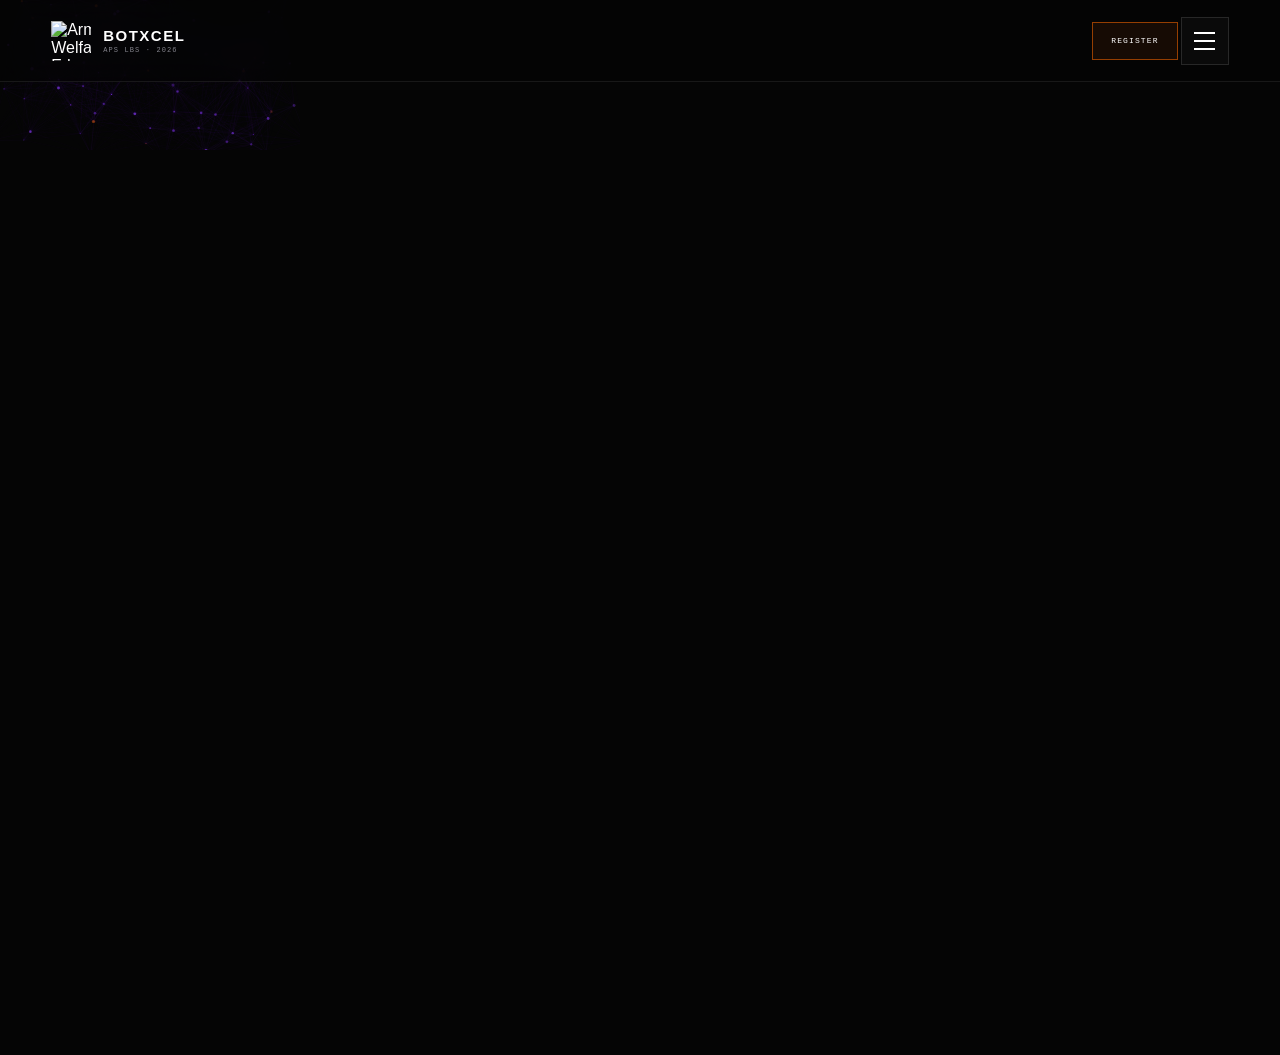
==== commit 334a9bbc: "Add navigation stylesheet link to index.html" ====
--- a/index.html
+++ b/index.html
@@ -53,7 +53,10 @@
         href="css/style.css"
     >
 
-
+<link
+    rel="stylesheet"
+    href="css/navigation.css"
+>
     <!-- =====================================================
          HOME CSS
          We will create this in the next step.
--- a/css/navigation.css
+++ b/css/navigation.css
@@ -0,0 +1,1003 @@
+/* =========================================================
+   BOTXCEL 2026
+   GLOBAL NAVIGATION
+   STEP 6
+========================================================= */
+
+
+/* =========================================================
+   HEADER
+========================================================= */
+
+.site-header {
+
+    position: fixed;
+
+    top: 0;
+    left: 0;
+
+    width: 100%;
+    height: var(--header-height);
+
+    z-index: 1000;
+
+    display: flex;
+
+    align-items: center;
+
+    justify-content: space-between;
+
+    padding:
+        0 clamp(20px, 4vw, 60px);
+
+    border-bottom:
+        1px solid
+        rgba(255,255,255,0.08);
+
+    background:
+        rgba(5,5,5,0.72);
+
+    backdrop-filter:
+        blur(18px);
+
+    -webkit-backdrop-filter:
+        blur(18px);
+
+}
+
+
+/* =========================================================
+   BRAND
+========================================================= */
+
+.brand {
+
+    position: relative;
+
+    z-index: 1002;
+
+    display: flex;
+
+    align-items: center;
+
+    gap: 12px;
+
+}
+
+
+.brand-logo {
+
+    width: 40px;
+    height: 40px;
+
+    display: grid;
+
+    place-items: center;
+
+    overflow: hidden;
+
+}
+
+
+.brand-logo img {
+
+    width: 100%;
+    height: 100%;
+
+    object-fit: contain;
+
+}
+
+
+.brand-text {
+
+    display: flex;
+
+    flex-direction: column;
+
+    gap: 4px;
+
+}
+
+
+.brand-text strong {
+
+    color:
+        var(--white);
+
+    font-family:
+        "Inter",
+        sans-serif;
+
+    font-size: 15px;
+
+    font-weight: 900;
+
+    letter-spacing:
+        0.10em;
+
+}
+
+
+.brand-text small {
+
+    color:
+        var(--muted);
+
+    font-family:
+        "DM Mono",
+        monospace;
+
+    font-size: 7px;
+
+    letter-spacing:
+        0.16em;
+
+}
+
+
+/* =========================================================
+   REGISTER BUTTON
+========================================================= */
+
+.header-register {
+
+    position: absolute;
+
+    right:
+        clamp(78px, 8vw, 125px);
+
+    top: 50%;
+
+    transform:
+        translateY(-50%);
+
+    display: inline-flex;
+
+    align-items: center;
+
+    justify-content: center;
+
+    min-height: 38px;
+
+    padding:
+        0 18px;
+
+    border:
+        1px solid
+        rgba(255,107,0,0.55);
+
+    color:
+        var(--white);
+
+    background:
+        rgba(255,107,0,0.07);
+
+    font-family:
+        "DM Mono",
+        monospace;
+
+    font-size: 8px;
+
+    font-weight: 500;
+
+    letter-spacing:
+        0.14em;
+
+    transition:
+        background 250ms ease,
+        border-color 250ms ease,
+        transform 250ms ease;
+
+}
+
+
+.header-register:hover {
+
+    background:
+        var(--orange);
+
+    border-color:
+        var(--orange);
+
+    color:
+        #050505;
+
+    transform:
+        translateY(-50%)
+        translateY(-2px);
+
+}
+
+
+/* =========================================================
+   HAMBURGER
+========================================================= */
+
+.menu-toggle {
+
+    position: relative;
+
+    z-index: 1003;
+
+    width: 48px;
+    height: 48px;
+
+    display: flex;
+
+    align-items: center;
+    justify-content: center;
+
+    flex-direction: column;
+
+    gap: 6px;
+
+    border:
+        1px solid
+        rgba(255,255,255,0.12);
+
+    background:
+        rgba(255,255,255,0.025);
+
+    cursor: pointer;
+
+    transition:
+        border-color 250ms ease,
+        background 250ms ease;
+
+}
+
+
+.menu-toggle:hover {
+
+    border-color:
+        rgba(139,92,246,0.65);
+
+    background:
+        rgba(139,92,246,0.08);
+
+}
+
+
+.menu-toggle span {
+
+    display: block;
+
+    width: 21px;
+    height: 2px;
+
+    background:
+        var(--white);
+
+    transform-origin:
+        center;
+
+    transition:
+        transform 300ms
+        cubic-bezier(.22,1,.36,1),
+        opacity 200ms ease,
+        width 300ms
+        cubic-bezier(.22,1,.36,1);
+
+}
+
+
+/* =========================================================
+   HAMBURGER → X
+========================================================= */
+
+.menu-toggle.menu-open {
+
+    border-color:
+        rgba(139,92,246,0.65);
+
+    background:
+        rgba(139,92,246,0.10);
+
+}
+
+
+.menu-toggle.menu-open span:nth-child(1) {
+
+    transform:
+        translateY(8px)
+        rotate(45deg);
+
+}
+
+
+.menu-toggle.menu-open span:nth-child(2) {
+
+    opacity: 0;
+
+    width: 0;
+
+}
+
+
+.menu-toggle.menu-open span:nth-child(3) {
+
+    transform:
+        translateY(-8px)
+        rotate(-45deg);
+
+}
+
+
+/* =========================================================
+   FULL SCREEN NAVIGATION
+========================================================= */
+
+.main-navigation {
+
+    position: fixed;
+
+    inset: 0;
+
+    z-index: 999;
+
+    visibility: hidden;
+
+    opacity: 0;
+
+    pointer-events: none;
+
+    overflow: hidden;
+
+    transition:
+        opacity 400ms ease,
+        visibility 400ms ease;
+
+}
+
+
+/* =========================================================
+   OPEN STATE
+========================================================= */
+
+.main-navigation.nav-open {
+
+    visibility: visible;
+
+    opacity: 1;
+
+    pointer-events: auto;
+
+}
+
+
+/* =========================================================
+   BACKDROP
+========================================================= */
+
+.navigation-backdrop {
+
+    position: absolute;
+
+    inset: 0;
+
+    background:
+
+        radial-gradient(
+            circle at 75% 30%,
+            rgba(139,92,246,0.16),
+            transparent 30%
+        ),
+
+        radial-gradient(
+            circle at 20% 80%,
+            rgba(255,107,0,0.10),
+            transparent 30%
+        ),
+
+        rgba(3,3,4,0.94);
+
+    backdrop-filter:
+        blur(22px);
+
+    -webkit-backdrop-filter:
+        blur(22px);
+
+}
+
+
+/* =========================================================
+   BACKDROP GRID
+========================================================= */
+
+.navigation-backdrop::before {
+
+    content: "";
+
+    position: absolute;
+
+    inset: 0;
+
+    background-image:
+
+        linear-gradient(
+            rgba(255,255,255,0.035) 1px,
+            transparent 1px
+        ),
+
+        linear-gradient(
+            90deg,
+            rgba(255,255,255,0.035) 1px,
+            transparent 1px
+        );
+
+    background-size:
+        70px 70px;
+
+    opacity:
+        0.45;
+
+}
+
+
+/* =========================================================
+   NAVIGATION CONTENT
+========================================================= */
+
+.navigation-content {
+
+    position: relative;
+
+    z-index: 2;
+
+    width:
+        min(
+            calc(100% - 48px),
+            1180px
+        );
+
+    min-height:
+        100%;
+
+    margin:
+        0 auto;
+
+    padding:
+        calc(var(--header-height) + 60px)
+        0
+        45px;
+
+    display:
+        flex;
+
+    flex-direction:
+        column;
+
+    justify-content:
+        space-between;
+
+}
+
+
+/* =========================================================
+   NAV LABEL
+========================================================= */
+
+.navigation-label {
+
+    display:
+        flex;
+
+    align-items:
+        center;
+
+    gap:
+        14px;
+
+    color:
+        var(--purple);
+
+    font-family:
+        "DM Mono",
+        monospace;
+
+    font-size:
+        9px;
+
+    letter-spacing:
+        0.20em;
+
+}
+
+
+.navigation-label::before {
+
+    content: "";
+
+    width:
+        32px;
+
+    height:
+        1px;
+
+    background:
+        linear-gradient(
+            90deg,
+            var(--purple),
+            var(--orange)
+        );
+
+}
+
+
+.navigation-label small {
+
+    color:
+        var(--muted);
+
+    font-size:
+        8px;
+
+}
+
+
+/* =========================================================
+   NAVIGATION LINKS
+========================================================= */
+
+.navigation-links {
+
+    display:
+        flex;
+
+    flex-direction:
+        column;
+
+    align-items:
+        flex-start;
+
+    gap:
+        3px;
+
+}
+
+
+.navigation-links a {
+
+    position:
+        relative;
+
+    display:
+        flex;
+
+    align-items:
+        baseline;
+
+    gap:
+        25px;
+
+    padding:
+        5px 0;
+
+    color:
+        rgba(255,255,255,0.48);
+
+    font-family:
+        "Inter",
+        sans-serif;
+
+    font-size:
+        clamp(42px, 6vw, 82px);
+
+    font-weight:
+        800;
+
+    line-height:
+        0.95;
+
+    letter-spacing:
+        -0.055em;
+
+    transition:
+        color 300ms ease,
+        transform 300ms
+        cubic-bezier(.22,1,.36,1);
+
+}
+
+
+.navigation-links a span {
+
+    width:
+        32px;
+
+    color:
+        var(--muted);
+
+    font-family:
+        "DM Mono",
+        monospace;
+
+    font-size:
+        8px;
+
+    font-weight:
+        400;
+
+    letter-spacing:
+        0;
+
+    opacity:
+        0.65;
+
+}
+
+
+.navigation-links a:hover {
+
+    color:
+        var(--white);
+
+    transform:
+        translateX(12px);
+
+}
+
+
+.navigation-links a.active {
+
+    color:
+        var(--white);
+
+}
+
+
+/* =========================================================
+   ACTIVE ACCENT
+========================================================= */
+
+.navigation-links a.active::before,
+.navigation-links a:hover::before {
+
+    content: "";
+
+    position:
+        absolute;
+
+    left:
+        -22px;
+
+    top:
+        50%;
+
+    width:
+        7px;
+
+    height:
+        7px;
+
+    border-radius:
+        50%;
+
+    background:
+        var(--orange);
+
+    box-shadow:
+        0 0 15px
+        rgba(255,107,0,0.75);
+
+    transform:
+        translateY(-50%);
+
+}
+
+
+/* =========================================================
+   REGISTER NAV ITEM
+========================================================= */
+
+.navigation-links
+.navigation-register {
+
+    color:
+        var(--orange);
+
+}
+
+
+.navigation-links
+.navigation-register:hover {
+
+    color:
+        var(--orange-bright);
+
+}
+
+
+/* =========================================================
+   NAVIGATION FOOTER
+========================================================= */
+
+.navigation-footer {
+
+    display:
+        flex;
+
+    align-items:
+        center;
+
+    justify-content:
+        space-between;
+
+    gap:
+        20px;
+
+    padding-top:
+        20px;
+
+    border-top:
+        1px solid
+        rgba(255,255,255,0.09);
+
+    color:
+        var(--muted);
+
+    font-family:
+        "DM Mono",
+        monospace;
+
+    font-size:
+        8px;
+
+    letter-spacing:
+        0.14em;
+
+}
+
+
+/* =========================================================
+   BODY LOCK
+========================================================= */
+
+html.menu-lock,
+body.menu-lock {
+
+    overflow:
+        hidden;
+
+}
+
+
+/* =========================================================
+   OPEN ANIMATION
+========================================================= */
+
+.main-navigation.nav-open
+.navigation-content {
+
+    animation:
+        navigationEnter
+        500ms
+        cubic-bezier(.22,1,.36,1)
+        both;
+
+}
+
+
+@keyframes navigationEnter {
+
+    from {
+
+        opacity:
+            0;
+
+        transform:
+            translateY(18px);
+
+    }
+
+    to {
+
+        opacity:
+            1;
+
+        transform:
+            translateY(0);
+
+    }
+
+}
+
+
+/* =========================================================
+   TABLET
+========================================================= */
+
+@media (max-width: 850px) {
+
+    .header-register {
+
+        display:
+            none;
+
+    }
+
+
+    .navigation-content {
+
+        width:
+            min(
+                calc(100% - 40px),
+                700px
+            );
+
+        padding:
+            calc(var(--header-height) + 45px)
+            0
+            30px;
+
+    }
+
+
+    .navigation-links a {
+
+        font-size:
+            clamp(38px, 10vw, 64px);
+
+    }
+
+}
+
+
+/* =========================================================
+   MOBILE
+========================================================= */
+
+@media (max-width: 600px) {
+
+    .site-header {
+
+        padding:
+            0 16px;
+
+    }
+
+
+    .brand-logo {
+
+        width:
+            36px;
+
+        height:
+            36px;
+
+    }
+
+
+    .brand-text strong {
+
+        font-size:
+            13px;
+
+    }
+
+
+    .brand-text small {
+
+        font-size:
+            6px;
+
+    }
+
+
+    .menu-toggle {
+
+        width:
+            44px;
+
+        height:
+            44px;
+
+    }
+
+
+    .navigation-content {
+
+        width:
+            calc(100% - 32px);
+
+        padding:
+            calc(var(--header-height) + 35px)
+            0
+            24px;
+
+    }
+
+
+    .navigation-label {
+
+        font-size:
+            8px;
+
+    }
+
+
+    .navigation-links {
+
+        gap:
+            6px;
+
+    }
+
+
+    .navigation-links a {
+
+        gap:
+            14px;
+
+        font-size:
+            clamp(34px, 12vw, 54px);
+
+    }
+
+
+    .navigation-links a span {
+
+        width:
+            20px;
+
+        font-size:
+            7px;
+
+    }
+
+
+    .navigation-links a.active::before,
+    .navigation-links a:hover::before {
+
+        left:
+            -13px;
+
+        width:
+            5px;
+
+        height:
+            5px;
+
+    }
+
+
+    .navigation-footer {
+
+        flex-direction:
+            column;
+
+        align-items:
+            flex-start;
+
+        gap:
+            8px;
+
+        font-size:
+            7px;
+
+    }
+
+}
+
+
+/* =========================================================
+   REDUCED MOTION
+========================================================= */
+
+@media (prefers-reduced-motion: reduce) {
+
+    .main-navigation,
+    .navigation-content,
+    .menu-toggle span,
+    .navigation-links a {
+
+        animation:
+            none !important;
+
+        transition:
+            none !important;
+
+    }
+
+}
--- a/css/home.css
+++ b/css/home.css
@@ -1,1289 +1,810 @@
-/* =========================================================
-   BOTXCEL 2026
-   HOME PAGE STYLE
-========================================================= */
-
-
-/* =========================================================
-   HERO SECTION
-========================================================= */
-
-
-.home-hero {
-
-    min-height:100vh;
-
-    position:relative;
-
-    display:flex;
-
-    align-items:center;
-
-    overflow:hidden;
-
-    padding-top:100px;
-
-}
-
-
-
-.home-hero::before {
-
-    content:"";
-
-    position:absolute;
-
-    inset:0;
-
-
-    background:
-
-    radial-gradient(
-    circle at 80% 30%,
-    rgba(214,164,90,.15),
-    transparent 35%
-    ),
-
-    radial-gradient(
-    circle at 20% 70%,
-    rgba(90,70,200,.18),
-    transparent 40%
-    );
-
-
-    pointer-events:none;
-
-}
-
-
-
-
-
-.home-hero-content {
-
-    position:relative;
-
-    z-index:2;
-
-
-    width:min(
-    100% - 40px,
-    1200px
-    );
-
-
-    margin-inline:auto;
-
-}
-
-
-
-
-
-
-
-/* =========================================================
-   EYEBROW
-========================================================= */
-
-
-.home-eyebrow {
-
-    font-family:"Space Mono",monospace;
-
-    font-size:12px;
-
-    letter-spacing:.35em;
-
-    color:#d6a45a;
-
-    margin-bottom:30px;
-
-    animation:
-    fadeUp .8s ease both;
-
-}
-
-
-
-
-
-
-
-
-
-/* =========================================================
-   MAIN TITLE
-========================================================= */
-
-
-.home-title {
-
-    font-size:
-    clamp(
-    70px,
-    15vw,
-    180px
-    );
-
-
-    font-weight:800;
-
-    line-height:.85;
-
-    letter-spacing:-.06em;
-
-    color:#ffffff;
-
-    animation:
-    titleReveal 1s ease both;
-
-}
-
-
-
-.home-title span {
-
-    display:block;
-
-    font-size:.45em;
-
-    margin-left:10px;
-
-    color:#9b9b9b;
-
-    letter-spacing:.1em;
-
-}
-
-
-
-
-
-
-@keyframes titleReveal {
-
-
-from {
-
-    opacity:0;
+ /* =========================================================
+    BOTXCEL 2026
+    HOME PAGE
+    STEP 3 — CINEMATIC LAUNCH
+ ========================================================= */
+
+
+/* =========================================================
+   LAUNCH SECTION
+ ========================================================= */
+
+.launch-section {
+
+    position: relative;
+
+    min-height: 100vh;
+
+    width: 100%;
+
+    overflow: hidden;
+
+    background:
+        #050505;
+
+}
+
+
+/* =========================================================
+   COMMON STAGE
+ ========================================================= */
+
+.launch-stage {
+
+    position: absolute;
+
+    inset: 0;
+
+    display: flex;
+
+    align-items: center;
+
+    justify-content: center;
+
+    opacity: 0;
+
+    visibility: hidden;
+
+    pointer-events: none;
+
+}
+
+
+/* =========================================================
+   STAGE 01
+   BLACK OPENING
+ ========================================================= */
+
+.launch-stage-01 {
+
+    background:
+        #050505;
+
+}
+
+
+.launch-stage-01 span {
+
+    color:
+        rgba(255,255,255,0.45);
+
+    font-family:
+        "DM Mono",
+        monospace;
+
+    font-size:
+        10px;
+
+    letter-spacing:
+        0.28em;
+
+    text-transform:
+        uppercase;
+
+}
+
+
+/* =========================================================
+   STAGE 02
+   SYSTEM INITIALIZATION
+ ========================================================= */
+
+.launch-stage-02 {
+
+    flex-direction:
+        column;
+
+    gap:
+        18px;
+
+    background:
+        #050505;
+
+}
+
+
+.launch-stage-02 span {
+
+    color:
+        var(--white);
+
+    font-family:
+        "DM Mono",
+        monospace;
+
+    font-size:
+        clamp(12px, 1.2vw, 16px);
+
+    letter-spacing:
+        0.22em;
+
+}
+
+
+.launch-stage-02::after {
+
+    content: "";
+
+    width:
+        min(280px, 55vw);
+
+    height:
+        1px;
+
+    background:
+        linear-gradient(
+            90deg,
+            transparent,
+            var(--purple),
+            var(--orange),
+            transparent
+        );
+
+    box-shadow:
+        0 0 20px
+        rgba(139,92,246,0.65);
+
+}
+
+
+/* =========================================================
+   STAGE 03
+   ENERGY
+ ========================================================= */
+
+.launch-stage-03 {
+
+    background:
+        radial-gradient(
+            circle at center,
+            rgba(139,92,246,0.13),
+            transparent 35%
+        ),
+        #050505;
+
+}
+
+
+.launch-stage-03 span {
+
+    color:
+        var(--white);
+
+    font-family:
+        "DM Mono",
+        monospace;
+
+    font-size:
+        10px;
+
+    letter-spacing:
+        0.25em;
+
+}
+
+
+.launch-stage-03::before {
+
+    content: "";
+
+    position: absolute;
+
+    width:
+        45vw;
+
+    height:
+        45vw;
+
+    max-width:
+        600px;
+
+    max-height:
+        600px;
+
+    border-radius:
+        50%;
+
+    border:
+        1px solid
+        rgba(139,92,246,0.18);
+
+    box-shadow:
+
+        0 0 80px
+        rgba(139,92,246,0.10),
+
+        inset 0 0 80px
+        rgba(255,107,0,0.06);
+
+}
+
+
+/* =========================================================
+   STAGE 04
+   ROBOT REVEAL
+ ========================================================= */
+
+.launch-stage-04 {
+
+    background:
+        radial-gradient(
+            circle at center,
+            rgba(139,92,246,0.12),
+            transparent 42%
+        ),
+        #050505;
+
+}
+
+
+.robot-placeholder {
+
+    position: relative;
+
+    width:
+        min(300px, 55vw);
+
+    aspect-ratio:
+        1;
+
+    display:
+        grid;
+
+    place-items:
+        center;
+
+    border:
+        1px solid
+        rgba(255,255,255,0.10);
+
+    background:
+
+        radial-gradient(
+            circle at 35% 25%,
+            rgba(168,85,247,0.18),
+            transparent 35%
+        ),
+
+        radial-gradient(
+            circle at 70% 75%,
+            rgba(255,107,0,0.12),
+            transparent 35%
+        ),
+
+        #080808;
+
+    box-shadow:
+
+        0 0 80px
+        rgba(139,92,246,0.12);
+
+}
+
+
+/* technical circle */
+
+.robot-placeholder::before {
+
+    content: "";
+
+    position: absolute;
+
+    inset:
+        12%;
+
+    border:
+        1px solid
+        rgba(139,92,246,0.35);
+
+    border-radius:
+        50%;
+
+}
+
+
+/* orange orbit */
+
+.robot-placeholder::after {
+
+    content: "";
+
+    position: absolute;
+
+    width:
+        120%;
+
+    height:
+        35%;
+
+    border:
+        1px solid
+        rgba(255,107,0,0.30);
+
+    border-radius:
+        50%;
 
     transform:
-    translateY(50px);
-
-}
-
-
-to {
-
-    opacity:1;
-
-    transform:
-    translateY(0);
-
-}
-
-
-}
-
-
-
-
-
-
-
-
-
-/* =========================================================
-   DESCRIPTION
-========================================================= */
-
-
-.home-description {
-
-    max-width:560px;
-
-    margin-top:35px;
-
-
-    color:
-    rgba(255,255,255,.68);
-
-
-    font-size:18px;
-
-    line-height:1.7;
-
-}
-
-
-
-
-
-
-
-
-
-/* =========================================================
-   META INFO
-========================================================= */
-
-
-.home-meta {
-
-    display:flex;
-
-    flex-wrap:wrap;
-
-    gap:12px;
-
-    margin-top:35px;
-
-}
-
-
-
-
-
-.home-meta-item {
+        rotate(-25deg);
+
+}
+
+
+.robot-placeholder span {
+
+    position: relative;
+
+    z-index:
+        2;
+
+    color:
+        var(--white);
+
+    font-size:
+        clamp(60px, 9vw, 110px);
+
+    font-weight:
+        900;
+
+    letter-spacing:
+        -0.08em;
+
+    text-shadow:
+
+        0 0 30px
+        rgba(139,92,246,0.50);
+
+}
+
+
+/* =========================================================
+   STAGE 05
+   BOTXCEL IDENTITY
+ ========================================================= */
+
+.launch-stage-05 {
+
+    background:
+        radial-gradient(
+            circle at center,
+            rgba(139,92,246,0.08),
+            transparent 45%
+        ),
+        #050505;
+
+}
+
+
+.launch-identity {
+
+    text-align:
+        center;
+
+}
+
+
+.launch-school {
+
+    display:
+        block;
+
+    margin-bottom:
+        24px;
+
+    color:
+        var(--muted);
+
+    font-family:
+        "DM Mono",
+        monospace;
+
+    font-size:
+        9px;
+
+    letter-spacing:
+        0.30em;
+
+}
+
+
+.launch-identity h1 {
+
+    font-size:
+        clamp(70px, 14vw, 190px);
+
+    line-height:
+        0.78;
+
+    font-weight:
+        900;
+
+    letter-spacing:
+        -0.09em;
+
+    color:
+        var(--white);
+
+}
+
+
+.launch-identity strong {
+
+    display:
+        block;
+
+    margin-top:
+        12px;
+
+    font-size:
+        clamp(34px, 5vw, 72px);
+
+    font-weight:
+        800;
+
+    letter-spacing:
+        -0.04em;
+
+    background:
+        linear-gradient(
+            100deg,
+            var(--purple),
+            #c084fc,
+            var(--orange)
+        );
+
+    -webkit-background-clip:
+        text;
+
+    background-clip:
+        text;
+
+    color:
+        transparent;
+
+}
+
+
+.launch-identity p {
+
+    margin-top:
+        30px;
+
+    color:
+        var(--white-soft);
+
+    font-family:
+        "DM Mono",
+        monospace;
+
+    font-size:
+        9px;
+
+    letter-spacing:
+        0.25em;
+
+}
+
+
+/* =========================================================
+   STAGE 06
+   FINAL HERO
+ ========================================================= */
+
+.launch-stage-06 {
+
+    align-items:
+        center;
+
+    justify-content:
+        flex-start;
 
     padding:
-    10px 18px;
-
-
-    border:
-    1px solid rgba(255,255,255,.12);
-
-
-    border-radius:50px;
-
-
-    background:
-    rgba(255,255,255,.04);
-
-
-    backdrop-filter:
-    blur(15px);
-
-
+        calc(var(--header-height) + 60px)
+        6vw
+        60px;
+
+    background:
+
+        radial-gradient(
+            circle at 75% 45%,
+            rgba(139,92,246,0.12),
+            transparent 30%
+        ),
+
+        radial-gradient(
+            circle at 20% 80%,
+            rgba(255,107,0,0.07),
+            transparent 30%
+        ),
+
+        #050505;
+
+}
+
+
+.launch-final {
+
+    max-width:
+        850px;
+
+}
+
+
+.launch-final > span {
+
+    display:
+        block;
+
+    margin-bottom:
+        22px;
+
+    color:
+        var(--purple);
 
     font-family:
-    "Space Mono",
-    monospace;
-
-
-    font-size:11px;
-
-
-    letter-spacing:.12em;
-
-
-    color:#e8dfcf;
-
-}
-
-
-
-
-
-
-
-
-
-/* =========================================================
-   MAIN COUNTDOWN
-========================================================= */
-
-
-.countdown-wrapper {
-
-    margin-top:45px;
-
-}
-
-
-
-.countdown-label {
+        "DM Mono",
+        monospace;
+
+    font-size:
+        10px;
+
+    letter-spacing:
+        0.24em;
+
+}
+
+
+.launch-final h2 {
+
+    font-size:
+        clamp(70px, 12vw, 170px);
+
+    line-height:
+        0.80;
+
+    font-weight:
+        900;
+
+    letter-spacing:
+        -0.085em;
+
+    color:
+        var(--white);
+
+}
+
+
+.launch-final h2 strong {
+
+    display:
+        inline-block;
+
+    background:
+        linear-gradient(
+            100deg,
+            var(--purple),
+            #c084fc 45%,
+            var(--orange)
+        );
+
+    -webkit-background-clip:
+        text;
+
+    background-clip:
+        text;
+
+    color:
+        transparent;
+
+}
+
+
+.launch-final p {
+
+    margin-top:
+        30px;
+
+    color:
+        var(--muted);
 
     font-family:
-    "Space Mono",
-    monospace;
-
-
-    font-size:10px;
-
-
-    letter-spacing:.3em;
-
-
-    color:#d6a45a;
-
-
-    margin-bottom:15px;
-
-}
-
-
-
-
-
-.home-countdown {
-
-    display:flex;
-
-    align-items:center;
-
-    gap:12px;
-
-
-    padding:
-    18px 25px;
-
-
-    width:fit-content;
-
-
-    border:
-    1px solid rgba(255,255,255,.12);
-
-
-    background:
-    rgba(255,255,255,.05);
-
-
-    backdrop-filter:
-    blur(20px);
-
-
-    border-radius:22px;
-
-}
-
-
-
-
-
-
-.countdown-box {
-
-    display:flex;
-
-    flex-direction:column;
-
-    align-items:center;
-
-
-    min-width:70px;
-
-}
-
-
-
-
-
-.countdown-box strong {
-
-    font-family:
-    "Space Mono",
-    monospace;
-
-
-    font-size:42px;
-
-
-    line-height:1;
-
-
-    color:#ffffff;
-
-}
-
-
-
-
-
-.countdown-box span {
-
-    margin-top:8px;
-
-
-    font-size:9px;
-
-
-    color:
-    rgba(255,255,255,.5);
-
-
-    letter-spacing:.2em;
-
-}
-
-
-
-
-
-.countdown-divider {
-
-    color:
-    var(--accent);
-
-
-    font-size:28px;
-
-}
-/* =========================================================
-   ABOUT BOTXCEL
-========================================================= */
-
-
-.home-about-grid {
-
-    margin-top:60px;
-
-    display:grid;
-
-    grid-template-columns:
-    1fr 1fr;
-
-    gap:40px;
-
-    align-items:center;
-
-}
-
-
-
-
-
-.home-about-text p {
-
-    color:
-    rgba(255,255,255,.65);
-
-    font-size:18px;
-
-    line-height:1.8;
-
-    margin-bottom:25px;
-
-}
-
-
-
-
-
-.home-about-card {
-
-    min-height:320px;
-
-    display:flex;
-
-    flex-direction:column;
-
-    justify-content:center;
-
-    padding:50px;
-
-}
-
-
-
-
-
-.home-about-card span {
-
-    font-family:
-    "Space Mono",
-    monospace;
-
-    font-size:12px;
-
-    color:#d6a45a;
-
-    letter-spacing:.3em;
-
-}
-
-
-
-
-
-.home-about-card strong {
-
-    margin-top:25px;
-
-    font-size:
-    clamp(
-    40px,
-    5vw,
-    70px
-    );
-
-
-    line-height:.95;
-
-    letter-spacing:-.05em;
-
-    color:#ffffff;
-
-}
-
-
-
-
-
-
-
-
-
-/* =========================================================
-   HIGHLIGHTS
-========================================================= */
-
-
-.home-highlights {
-
-    margin-top:60px;
-
-    display:grid;
-
-    grid-template-columns:
-    repeat(3,1fr);
-
-    gap:25px;
-
-}
-
-
-
-
-
-.highlight-card {
-
-    padding:35px;
-
-}
-
-
-
-
-
-.highlight-number {
-
-    font-family:
-    "Space Mono",
-    monospace;
-
-    font-size:40px;
-
-    color:
-    rgba(255,255,255,.25);
-
-}
-
-
-
-
-
-.highlight-card h3 {
-
-    margin-top:25px;
-
-    font-size:26px;
-
-    color:#ffffff;
-
-}
-
-
-
-
-
-.highlight-card p {
-
-    margin-top:15px;
-
-    color:
-    rgba(255,255,255,.55);
-
-    line-height:1.7;
-
-}
-
-
-
-
-
-
-
-
-
-/* =========================================================
-   REGISTRATION DEADLINE COUNTDOWN
-========================================================= */
-
-
-.registration-deadline-section {
-
-    width:min(
-    100% - 40px,
-    1200px
-    );
-
-
-    margin:
-    20px auto 100px;
-
-}
-
-
-
-
-
-
-.registration-deadline-box {
-
-
-    border:
-    1px solid rgba(255,255,255,.12);
-
-
-
-    background:
-    rgba(255,255,255,.04);
-
-
-
-    backdrop-filter:
-    blur(20px);
-
-
-
-    border-radius:25px;
-
-
-
-    padding:35px;
-
-
-
-    display:flex;
-
-
-
-    align-items:center;
-
-
-
-    justify-content:space-between;
-
-
-
-    gap:25px;
-
-
-
-}
-
-
-
-
-
-
-.registration-deadline-box span {
-
-
-    font-family:
-    "Space Mono",
-    monospace;
-
-
-
-    font-size:11px;
-
-
-
-    letter-spacing:.25em;
-
-
-
-    color:#d6a45a;
-
-
-
-}
-
-
-
-
-
-
-.registration-deadline-box strong {
-
-
-    font-size:26px;
-
-
-
-    font-family:
-    "Space Mono",
-    monospace;
-
-
-
-    color:#ffffff;
-
-
-
-}
-
-
-
-
-
-
-.registration-deadline-box p {
-
-
-    color:
-    rgba(255,255,255,.55);
-
-
-
-    font-size:14px;
-
-
-
-}
-/* =========================================================
-   VIDEO SECTION
-========================================================= */
-
-
-.home-video-content {
-
-    position:absolute;
-
-    left:45px;
-
-    bottom:45px;
-
-    z-index:2;
-
-    max-width:520px;
-
-}
-
-
-
-.home-video-content h3 {
-
-    font-size:
-    clamp(
-    35px,
-    5vw,
-    65px
-    );
-
-
-    line-height:1;
-
-    letter-spacing:-.05em;
-
-    color:#ffffff;
-
-}
-
-
-
-.home-video-content p {
-
-    margin-top:20px;
-
-    color:
-    rgba(255,255,255,.65);
-
-    font-size:17px;
-
-    line-height:1.7;
-
-}
-
-
-
-
-
-
-
-
-
-/* =========================================================
-   EVENT INFORMATION GRID
-========================================================= */
-
-
-.home-info-grid {
-
-    margin-top:60px;
-
-    display:grid;
-
-    grid-template-columns:
-    repeat(4,1fr);
-
-    gap:20px;
-
-}
-
-
-
-
-
-.info-card {
-
-    padding:30px;
-
-}
-
-
-
-
-
-.info-card span {
-
-    font-family:
-    "Space Mono",
-    monospace;
-
-    font-size:10px;
-
-    letter-spacing:.25em;
-
-    color:#d6a45a;
-
-}
-
-
-
-
-
-.info-card h3 {
-
-    margin-top:20px;
-
-    font-size:24px;
-
-    line-height:1.2;
-
-    color:#ffffff;
-
-}
-
-
-
-
-
-.info-card p {
-
-    margin-top:15px;
-
-    color:
-    rgba(255,255,255,.55);
-
-    line-height:1.6;
-
-}
-
-
-
-
-
-
-
-
-
-/* =========================================================
-   REGISTRATION CTA
-========================================================= */
-
-
-.home-register {
-
-    padding:
-    80px 40px;
-
-
-    text-align:center;
-
-
-    border:
-    1px solid rgba(255,255,255,.12);
-
-
-    background:
-
-    radial-gradient(
-    circle at top,
-    rgba(214,164,90,.15),
-    transparent 45%
-    ),
-
-    rgba(255,255,255,.04);
-
-
-
-    border-radius:35px;
-
-}
-
-
-
-
-
-
-.home-register-title {
-
-    font-size:
-    clamp(
-    45px,
-    7vw,
-    90px
-    );
-
-
-    line-height:.95;
-
-    letter-spacing:-.05em;
-
-    color:#ffffff;
-
-}
-
-
-
-
-
-.home-register-title em {
-
-    font-style:normal;
-
-    color:#9b9b9b;
-
-}
-
-
-
-
-
-.home-register-text {
-
-    max-width:550px;
-
-    margin:
-    30px auto;
-
-
-    color:
-    rgba(255,255,255,.6);
-
-
-    font-size:18px;
-
-    line-height:1.7;
-
-}
-
-
-
-
-
-.home-register-button {
-
-    display:inline-flex;
-
-    padding:
-    18px 40px;
-
-
-    background:#ffffff;
-
-
-    color:#050505;
-
-
-    border-radius:999px;
-
-
-    font-family:
-    "Space Mono",
-    monospace;
-
-
-    font-size:12px;
-
-
-    letter-spacing:.15em;
-
-
-    transition:.35s ease;
-
-}
-
-
-
-
-
-.home-register-button:hover {
-
-    transform:
-    translateY(-5px);
-
-}
-
-
-
-
-
-
-
-
-
-/* =========================================================
-   SCROLL INDICATOR
-========================================================= */
-
-
-.home-scroll {
-
-    position:absolute;
-
-    bottom:40px;
-
-    right:40px;
-
-
-    display:flex;
-
-    flex-direction:column;
-
-
-    align-items:center;
-
-
-    gap:15px;
-
-}
-
-
-
-
-
-.home-scroll span {
-
-    writing-mode:
-    vertical-rl;
-
-
-    font-family:
-    "Space Mono",
-    monospace;
-
-
-    font-size:10px;
-
-
-    letter-spacing:.3em;
-
-
-    color:
-    rgba(255,255,255,.45);
-
-}
-
-
-
-
-
-.home-scroll-line {
-
-    width:1px;
-
-
-    height:70px;
-
-
-    background:
-    rgba(255,255,255,.3);
-
-}
-
-
-
-
-
-
-
-
-
-/* =========================================================
-   RESPONSIVE
-========================================================= */
-
-
-@media(max-width:1000px){
-
-
-.home-info-grid {
-
-    grid-template-columns:
-    repeat(2,1fr);
-
-}
-
-
-
-.home-highlights {
-
-    grid-template-columns:
-    1fr;
-
-}
-
-
-
-.home-about-grid {
-
-    grid-template-columns:
-    1fr;
-
-}
-
-
-}
-
-
-
-
-
-
-
-@media(max-width:700px){
-
-
-
-.home-title {
-
-    font-size:70px;
-
-}
-
-
-
-
-
-.home-description {
-
-    font-size:16px;
-
-}
-
-
-
-
-
-.home-countdown {
-
-    padding:15px;
-
-    gap:8px;
-
-}
-
-
-
-
-
-.countdown-box {
-
-    min-width:50px;
-
-}
-
-
-
-
-
-.countdown-box strong {
-
-    font-size:26px;
-
-}
-
-
-
-
-
-.countdown-divider {
-
-    font-size:20px;
-
-}
-
-
-
-
-
-.registration-deadline-box {
-
-    flex-direction:column;
-
-    align-items:flex-start;
-
-}
-
-
-
-
-
-.home-info-grid {
-
-    grid-template-columns:
-    1fr;
-
-}
-
-
-
-
-
-.home-video {
-
-    min-height:420px;
-
-}
-
-
-
-
-
-.home-video-content {
-
-    left:25px;
-
-    bottom:25px;
-
-}
-
-
-
-
-
-.home-scroll {
-
-    display:none;
-
-}
-
-
-
-}
+        "DM Mono",
+        monospace;
+
+    font-size:
+        10px;
+
+    letter-spacing:
+        0.18em;
+
+}
+
+
+/* =========================================================
+   LAUNCH BUTTONS
+ ========================================================= */
+
+.launch-actions {
+
+    display:
+        flex;
+
+    flex-wrap:
+        wrap;
+
+    gap:
+        12px;
+
+    margin-top:
+        36px;
+
+}
+
+
+.launch-actions .btn {
+
+    min-width:
+        170px;
+
+}
+
+
+/* =========================================================
+   HOMEPAGE PLACEHOLDER
+ ========================================================= */
+
+.home-content-placeholder {
+
+    min-height:
+        1px;
+
+    background:
+        #050505;
+
+}
+
+
+/* =========================================================
+   DESKTOP STAGE POSITION
+ ========================================================= */
+
+@media (min-width: 901px) {
+
+    .launch-stage-06 {
+
+        padding-left:
+            max(6vw, 60px);
+
+    }
+
+}
+
+
+/* =========================================================
+   TABLET
+ ========================================================= */
+
+@media (max-width: 900px) {
+
+    .launch-stage-06 {
+
+        justify-content:
+            center;
+
+        text-align:
+            center;
+
+        padding:
+            calc(var(--header-height) + 40px)
+            24px
+            40px;
+
+    }
+
+
+    .launch-final {
+
+        width:
+            100%;
+
+    }
+
+
+    .launch-final > span {
+
+        font-size:
+            8px;
+
+    }
+
+
+    .launch-final p {
+
+        line-height:
+            1.8;
+
+    }
+
+
+    .launch-actions {
+
+        justify-content:
+            center;
+
+    }
+
+}
+
+
+/* =========================================================
+   MOBILE
+ ========================================================= */
+
+@media (max-width: 600px) {
+
+    .launch-stage-01 span,
+    .launch-stage-02 span,
+    .launch-stage-03 span {
+
+        font-size:
+            8px;
+
+        letter-spacing:
+            0.18em;
+
+    }
+
+
+    .robot-placeholder {
+
+        width:
+            240px;
+
+    }
+
+
+    .launch-identity h1 {
+
+        font-size:
+            clamp(58px, 18vw, 90px);
+
+    }
+
+
+    .launch-identity p {
+
+        font-size:
+            7px;
+
+        letter-spacing:
+            0.16em;
+
+    }
+
+
+    .launch-final h2 {
+
+        font-size:
+            clamp(58px, 19vw, 90px);
+
+    }
+
+
+    .launch-actions {
+
+        flex-direction:
+            column;
+
+        width:
+            100%;
+
+    }
+
+
+    .launch-actions .btn {
+
+        width:
+            100%;
+
+    }
+
+}
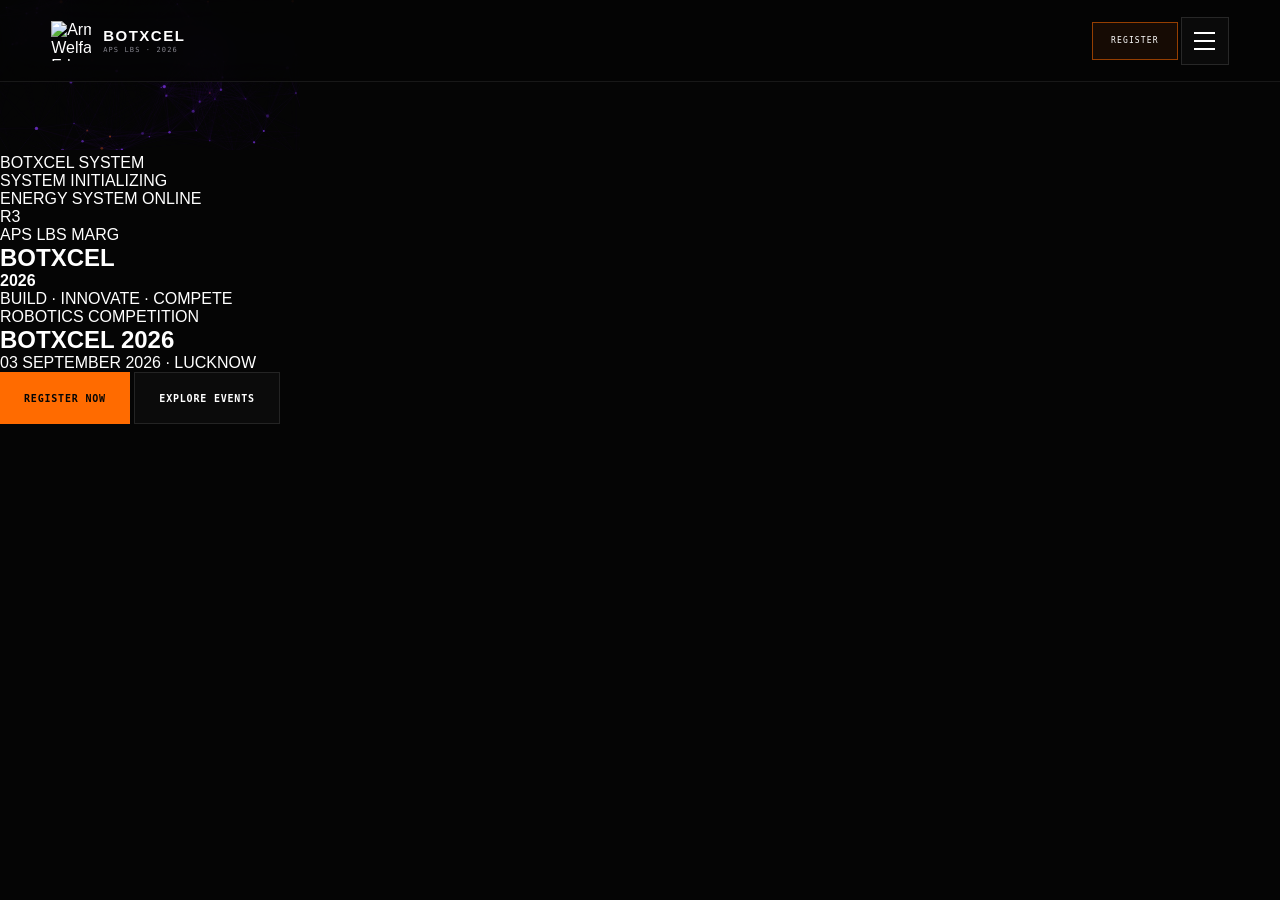
==== commit 538a66e5: "Refactor background div structure in index.html" ====
--- a/index.html
+++ b/index.html
@@ -76,27 +76,20 @@
     <!-- =====================================================
          BACKGROUND SYSTEM
     ====================================================== -->
-
-    <div
-        class="site-background"
-        aria-hidden="true"
-    >
-
-        <div class="bg-glow bg-glow-purple"></div>
-
-        <div class="bg-glow bg-glow-orange"></div>
-
-        <div class="bg-grid"></div>
-
-        <div class="bg-noise"></div>
-
-        <canvas
-            id="particleCanvas"
-        ></canvas>
-
-    </div>
-
-
+<!-- =====================================================
+     FULLSCREEN BACKGROUND TEST
+====================================================== -->
+
+<div
+    class="site-background"
+    aria-hidden="true"
+>
+
+    <canvas
+        id="particleCanvas"
+    ></canvas>
+
+</div>
 
     <!-- =====================================================
          HEADER
--- a/css/home.css
+++ b/css/home.css
@@ -1,39 +1,61 @@
- /* =========================================================
-    BOTXCEL 2026
-    HOME PAGE
-    STEP 3 — CINEMATIC LAUNCH
- ========================================================= */
-
-
-/* =========================================================
-   LAUNCH SECTION
- ========================================================= */
-
-.launch-section {
+/* =========================================================
+   BOTXCEL 2026
+   HOME / HERO
+========================================================= */
+
+
+/* =========================================================
+   HERO
+========================================================= */
+
+.foundation-screen {
 
     position: relative;
 
     min-height: 100vh;
 
-    width: 100%;
+    min-height: 100svh;
+
+    padding:
+        calc(var(--header-height) + 70px)
+        24px
+        80px;
+
+    display: flex;
+
+    align-items: center;
+
+    justify-content: center;
 
     overflow: hidden;
 
-    background:
-        #050505;
-
-}
-
-
-/* =========================================================
-   COMMON STAGE
- ========================================================= */
-
-.launch-stage {
-
-    position: absolute;
-
-    inset: 0;
+}
+
+
+/* =========================================================
+   HERO INNER
+========================================================= */
+
+.foundation-content {
+
+    position: relative;
+
+    z-index: 5;
+
+    width: min(100%, 1100px);
+
+    margin-inline: auto;
+
+    text-align: center;
+
+}
+
+
+/* =========================================================
+   EYEBROW
+========================================================= */
+
+.foundation-content .eyebrow {
 
     display: flex;
 
@@ -41,414 +63,115 @@
 
     justify-content: center;
 
-    opacity: 0;
-
-    visibility: hidden;
-
-    pointer-events: none;
-
-}
-
-
-/* =========================================================
-   STAGE 01
-   BLACK OPENING
- ========================================================= */
-
-.launch-stage-01 {
-
-    background:
-        #050505;
-
-}
-
-
-.launch-stage-01 span {
-
-    color:
-        rgba(255,255,255,0.45);
+    gap: 12px;
+
+    margin-bottom: 28px;
+
+    color: var(--muted);
 
     font-family:
         "DM Mono",
         monospace;
 
-    font-size:
-        10px;
-
-    letter-spacing:
-        0.28em;
-
-    text-transform:
-        uppercase;
-
-}
-
-
-/* =========================================================
-   STAGE 02
-   SYSTEM INITIALIZATION
- ========================================================= */
-
-.launch-stage-02 {
-
-    flex-direction:
-        column;
-
-    gap:
-        18px;
-
-    background:
-        #050505;
-
-}
-
-
-.launch-stage-02 span {
-
-    color:
-        var(--white);
-
-    font-family:
-        "DM Mono",
-        monospace;
-
-    font-size:
-        clamp(12px, 1.2vw, 16px);
-
-    letter-spacing:
-        0.22em;
-
-}
-
-
-.launch-stage-02::after {
+    font-size: 9px;
+
+    font-weight: 500;
+
+    letter-spacing: .18em;
+
+    text-transform: uppercase;
+
+}
+
+
+.foundation-content .eyebrow::before {
 
     content: "";
 
-    width:
-        min(280px, 55vw);
-
-    height:
-        1px;
+    width: 38px;
+
+    height: 1px;
 
     background:
         linear-gradient(
             90deg,
-            transparent,
             var(--purple),
-            var(--orange),
-            transparent
-        );
+            var(--orange)
+        );
+
+}
+
+
+.foundation-content .eyebrow::after {
+
+    content: "";
+
+    width: 5px;
+
+    height: 5px;
+
+    flex-shrink: 0;
+
+    border-radius: 50%;
+
+    background: var(--orange);
 
     box-shadow:
-        0 0 20px
-        rgba(139,92,246,0.65);
-
-}
-
-
-/* =========================================================
-   STAGE 03
-   ENERGY
- ========================================================= */
-
-.launch-stage-03 {
-
-    background:
-        radial-gradient(
-            circle at center,
-            rgba(139,92,246,0.13),
-            transparent 35%
-        ),
-        #050505;
-
-}
-
-
-.launch-stage-03 span {
-
-    color:
-        var(--white);
+        0 0 14px
+        rgba(255,107,0,.8);
+
+}
+
+
+/* =========================================================
+   MAIN TITLE
+========================================================= */
+
+.foundation-content h1 {
+
+    margin: 0;
+
+    color: var(--white);
 
     font-family:
-        "DM Mono",
-        monospace;
+        "Inter",
+        sans-serif;
 
     font-size:
-        10px;
+        clamp(72px, 13vw, 170px);
+
+    font-weight: 900;
+
+    line-height: .78;
 
     letter-spacing:
-        0.25em;
-
-}
-
-
-.launch-stage-03::before {
-
-    content: "";
-
-    position: absolute;
-
-    width:
-        45vw;
-
-    height:
-        45vw;
-
-    max-width:
-        600px;
-
-    max-height:
-        600px;
-
-    border-radius:
-        50%;
-
-    border:
-        1px solid
-        rgba(139,92,246,0.18);
-
-    box-shadow:
-
-        0 0 80px
-        rgba(139,92,246,0.10),
-
-        inset 0 0 80px
-        rgba(255,107,0,0.06);
-
-}
-
-
-/* =========================================================
-   STAGE 04
-   ROBOT REVEAL
- ========================================================= */
-
-.launch-stage-04 {
-
-    background:
-        radial-gradient(
-            circle at center,
-            rgba(139,92,246,0.12),
-            transparent 42%
-        ),
-        #050505;
-
-}
-
-
-.robot-placeholder {
-
-    position: relative;
-
-    width:
-        min(300px, 55vw);
-
-    aspect-ratio:
-        1;
-
-    display:
-        grid;
-
-    place-items:
-        center;
-
-    border:
-        1px solid
-        rgba(255,255,255,0.10);
-
-    background:
-
-        radial-gradient(
-            circle at 35% 25%,
-            rgba(168,85,247,0.18),
-            transparent 35%
-        ),
-
-        radial-gradient(
-            circle at 70% 75%,
-            rgba(255,107,0,0.12),
-            transparent 35%
-        ),
-
-        #080808;
-
-    box-shadow:
-
-        0 0 80px
-        rgba(139,92,246,0.12);
-
-}
-
-
-/* technical circle */
-
-.robot-placeholder::before {
-
-    content: "";
-
-    position: absolute;
-
-    inset:
-        12%;
-
-    border:
-        1px solid
-        rgba(139,92,246,0.35);
-
-    border-radius:
-        50%;
-
-}
-
-
-/* orange orbit */
-
-.robot-placeholder::after {
-
-    content: "";
-
-    position: absolute;
-
-    width:
-        120%;
-
-    height:
-        35%;
-
-    border:
-        1px solid
-        rgba(255,107,0,0.30);
-
-    border-radius:
-        50%;
-
-    transform:
-        rotate(-25deg);
-
-}
-
-
-.robot-placeholder span {
-
-    position: relative;
-
-    z-index:
-        2;
-
-    color:
-        var(--white);
-
-    font-size:
-        clamp(60px, 9vw, 110px);
-
-    font-weight:
-        900;
-
-    letter-spacing:
-        -0.08em;
-
-    text-shadow:
-
-        0 0 30px
-        rgba(139,92,246,0.50);
-
-}
-
-
-/* =========================================================
-   STAGE 05
-   BOTXCEL IDENTITY
- ========================================================= */
-
-.launch-stage-05 {
-
-    background:
-        radial-gradient(
-            circle at center,
-            rgba(139,92,246,0.08),
-            transparent 45%
-        ),
-        #050505;
-
-}
-
-
-.launch-identity {
-
-    text-align:
-        center;
-
-}
-
-
-.launch-school {
-
-    display:
-        block;
-
-    margin-bottom:
-        24px;
-
-    color:
-        var(--muted);
-
-    font-family:
-        "DM Mono",
-        monospace;
-
-    font-size:
-        9px;
-
-    letter-spacing:
-        0.30em;
-
-}
-
-
-.launch-identity h1 {
-
-    font-size:
-        clamp(70px, 14vw, 190px);
-
-    line-height:
-        0.78;
-
-    font-weight:
-        900;
-
-    letter-spacing:
-        -0.09em;
-
-    color:
-        var(--white);
-
-}
-
-
-.launch-identity strong {
-
-    display:
-        block;
-
-    margin-top:
-        12px;
-
-    font-size:
-        clamp(34px, 5vw, 72px);
-
-    font-weight:
-        800;
-
-    letter-spacing:
-        -0.04em;
+        -.075em;
+
+    text-transform:
+        uppercase;
+
+    text-wrap:
+        balance;
+
+}
+
+
+/* =========================================================
+   2026 ACCENT
+========================================================= */
+
+.foundation-content h1 span {
+
+    display: block;
+
+    margin-top: 12px;
 
     background:
         linear-gradient(
             100deg,
-            var(--purple),
-            #c084fc,
-            var(--orange)
+            var(--purple-bright) 5%,
+            #c084fc 45%,
+            var(--orange) 95%
         );
 
     -webkit-background-clip:
@@ -460,219 +183,186 @@
     color:
         transparent;
 
-}
-
-
-.launch-identity p {
-
-    margin-top:
-        30px;
+    filter:
+        drop-shadow(
+            0 0 24px
+            rgba(139,92,246,.18)
+        );
+
+}
+
+
+/* =========================================================
+   SUBTITLE
+========================================================= */
+
+.foundation-content > p {
+
+    max-width: 680px;
+
+    margin:
+        34px auto 0;
 
     color:
         var(--white-soft);
 
     font-family:
-        "DM Mono",
-        monospace;
+        "Inter",
+        sans-serif;
 
     font-size:
-        9px;
+        clamp(13px, 1.5vw, 18px);
+
+    font-weight:
+        400;
+
+    line-height:
+        1.8;
 
     letter-spacing:
-        0.25em;
-
-}
-
-
-/* =========================================================
-   STAGE 06
-   FINAL HERO
- ========================================================= */
-
-.launch-stage-06 {
-
-    align-items:
-        center;
-
-    justify-content:
-        flex-start;
-
-    padding:
-        calc(var(--header-height) + 60px)
-        6vw
-        60px;
+        .02em;
+
+}
+
+
+/* =========================================================
+   HERO DECORATION
+========================================================= */
+
+.foundation-screen::before {
+
+    content: "";
+
+    position: absolute;
+
+    width: 650px;
+
+    height: 650px;
+
+    top: 18%;
+
+    left: 50%;
+
+    transform:
+        translateX(-50%);
+
+    border-radius: 50%;
 
     background:
-
         radial-gradient(
-            circle at 75% 45%,
-            rgba(139,92,246,0.12),
-            transparent 30%
+            circle,
+            rgba(139,92,246,.12),
+            rgba(139,92,246,.035) 35%,
+            transparent 70%
+        );
+
+    filter:
+        blur(12px);
+
+    pointer-events: none;
+
+}
+
+
+.foundation-screen::after {
+
+    content: "";
+
+    position: absolute;
+
+    width: 500px;
+
+    height: 500px;
+
+    right: -250px;
+
+    top: 20%;
+
+    border-radius: 50%;
+
+    background:
+        radial-gradient(
+            circle,
+            rgba(255,107,0,.10),
+            transparent 68%
+        );
+
+    filter:
+        blur(45px);
+
+    pointer-events: none;
+
+}
+
+
+/* =========================================================
+   HERO GRID OVERLAY
+========================================================= */
+
+.foundation-content::before {
+
+    content: "";
+
+    position: absolute;
+
+    left: 50%;
+
+    top: 50%;
+
+    width: 100vw;
+
+    height: 100vh;
+
+    transform:
+        translate(-50%, -50%);
+
+    z-index: -1;
+
+    pointer-events: none;
+
+    background-image:
+
+        linear-gradient(
+            rgba(255,255,255,.025) 1px,
+            transparent 1px
         ),
 
+        linear-gradient(
+            90deg,
+            rgba(255,255,255,.025) 1px,
+            transparent 1px
+        );
+
+    background-size:
+        70px 70px;
+
+    mask-image:
         radial-gradient(
-            circle at 20% 80%,
-            rgba(255,107,0,0.07),
-            transparent 30%
-        ),
-
-        #050505;
-
-}
-
-
-.launch-final {
-
-    max-width:
-        850px;
-
-}
-
-
-.launch-final > span {
-
-    display:
-        block;
-
-    margin-bottom:
-        22px;
-
-    color:
-        var(--purple);
-
-    font-family:
-        "DM Mono",
-        monospace;
-
-    font-size:
-        10px;
-
-    letter-spacing:
-        0.24em;
-
-}
-
-
-.launch-final h2 {
-
-    font-size:
-        clamp(70px, 12vw, 170px);
-
-    line-height:
-        0.80;
-
-    font-weight:
-        900;
-
-    letter-spacing:
-        -0.085em;
-
-    color:
-        var(--white);
-
-}
-
-
-.launch-final h2 strong {
-
-    display:
-        inline-block;
-
-    background:
-        linear-gradient(
-            100deg,
-            var(--purple),
-            #c084fc 45%,
-            var(--orange)
-        );
-
-    -webkit-background-clip:
-        text;
-
-    background-clip:
-        text;
-
-    color:
-        transparent;
-
-}
-
-
-.launch-final p {
-
-    margin-top:
-        30px;
-
-    color:
-        var(--muted);
-
-    font-family:
-        "DM Mono",
-        monospace;
-
-    font-size:
-        10px;
-
-    letter-spacing:
-        0.18em;
-
-}
-
-
-/* =========================================================
-   LAUNCH BUTTONS
- ========================================================= */
-
-.launch-actions {
-
-    display:
-        flex;
-
-    flex-wrap:
-        wrap;
-
-    gap:
-        12px;
-
-    margin-top:
-        36px;
-
-}
-
-
-.launch-actions .btn {
-
-    min-width:
-        170px;
-
-}
-
-
-/* =========================================================
-   HOMEPAGE PLACEHOLDER
- ========================================================= */
-
-.home-content-placeholder {
-
-    min-height:
-        1px;
-
-    background:
-        #050505;
-
-}
-
-
-/* =========================================================
-   DESKTOP STAGE POSITION
- ========================================================= */
+            ellipse at center,
+            black 0%,
+            transparent 70%
+        );
+
+    -webkit-mask-image:
+        radial-gradient(
+            ellipse at center,
+            black 0%,
+            transparent 70%
+        );
+
+}
+
+
+/* =========================================================
+   DESKTOP SPACING
+========================================================= */
 
 @media (min-width: 901px) {
 
-    .launch-stage-06 {
-
-        padding-left:
-            max(6vw, 60px);
+    .foundation-content {
+
+        transform:
+            translateY(-15px);
 
     }
 
@@ -681,130 +371,219 @@
 
 /* =========================================================
    TABLET
- ========================================================= */
-
-@media (max-width: 900px) {
-
-    .launch-stage-06 {
-
-        justify-content:
-            center;
-
-        text-align:
-            center;
+========================================================= */
+
+@media (max-width: 850px) {
+
+    .foundation-screen {
 
         padding:
-            calc(var(--header-height) + 40px)
-            24px
-            40px;
-
-    }
-
-
-    .launch-final {
-
-        width:
-            100%;
-
-    }
-
-
-    .launch-final > span {
+            calc(var(--header-height) + 60px)
+            20px
+            70px;
+
+    }
+
+
+    .foundation-content .eyebrow {
+
+        font-size: 8px;
+
+        letter-spacing:
+            .14em;
+
+    }
+
+
+    .foundation-content h1 {
 
         font-size:
+            clamp(64px, 16vw, 120px);
+
+    }
+
+
+    .foundation-content > p {
+
+        max-width:
+            620px;
+
+    }
+
+}
+
+
+/* =========================================================
+   MOBILE
+========================================================= */
+
+@media (max-width: 600px) {
+
+    .foundation-screen {
+
+        min-height:
+            calc(100svh - 0px);
+
+        padding:
+            calc(var(--header-height) + 45px)
+            16px
+            60px;
+
+    }
+
+
+    .foundation-content .eyebrow {
+
+        flex-wrap:
+            wrap;
+
+        gap:
             8px;
 
-    }
-
-
-    .launch-final p {
-
-        line-height:
-            1.8;
-
-    }
-
-
-    .launch-actions {
-
-        justify-content:
-            center;
-
-    }
-
-}
-
-
-/* =========================================================
-   MOBILE
- ========================================================= */
-
-@media (max-width: 600px) {
-
-    .launch-stage-01 span,
-    .launch-stage-02 span,
-    .launch-stage-03 span {
-
-        font-size:
-            8px;
-
-        letter-spacing:
-            0.18em;
-
-    }
-
-
-    .robot-placeholder {
-
-        width:
-            240px;
-
-    }
-
-
-    .launch-identity h1 {
-
-        font-size:
-            clamp(58px, 18vw, 90px);
-
-    }
-
-
-    .launch-identity p {
+        margin-bottom:
+            30px;
 
         font-size:
             7px;
 
+    }
+
+
+    .foundation-content .eyebrow::before {
+
+        width:
+            28px;
+
+    }
+
+
+    .foundation-content h1 {
+
+        font-size:
+            clamp(58px, 19vw, 92px);
+
+        line-height:
+            .82;
+
         letter-spacing:
-            0.16em;
-
-    }
-
-
-    .launch-final h2 {
+            -.07em;
+
+    }
+
+
+    .foundation-content h1 span {
+
+        margin-top:
+            8px;
+
+    }
+
+
+    .foundation-content > p {
+
+        max-width:
+            360px;
+
+        margin-top:
+            30px;
 
         font-size:
-            clamp(58px, 19vw, 90px);
-
-    }
-
-
-    .launch-actions {
-
-        flex-direction:
-            column;
+            13px;
+
+        line-height:
+            1.75;
+
+    }
+
+
+    .foundation-screen::before {
 
         width:
-            100%;
-
-    }
-
-
-    .launch-actions .btn {
-
-        width:
-            100%;
-
-    }
-
-}
+            420px;
+
+        height:
+            420px;
+
+    }
+
+}
+
+
+/* =========================================================
+   SMALL PHONES
+========================================================= */
+
+@media (max-width: 380px) {
+
+    .foundation-content h1 {
+
+        font-size:
+            54px;
+
+    }
+
+
+    .foundation-content > p {
+
+        font-size:
+            12px;
+
+    }
+
+}
+
+
+/* =========================================================
+   REDUCED MOTION
+========================================================= */
+
+@media (prefers-reduced-motion: reduce) {
+
+    .foundation-content,
+    .foundation-content h1,
+    .foundation-content h1 span {
+
+        transition:
+            none !important;
+
+        animation:
+            none !important;
+
+    }
+
+}
+/* =========================================================
+   HOME VISIBILITY FIX
+   TEMPORARY TEST
+========================================================= */
+
+#mainContent {
+    position: relative;
+    z-index: 5;
+}
+
+.foundation-screen {
+    position: relative;
+    z-index: 5;
+}
+
+.foundation-content {
+    position: relative;
+    z-index: 10;
+
+    opacity: 1 !important;
+    visibility: visible !important;
+    transform: none !important;
+}
+
+.site-background {
+    z-index: 0;
+}
+
+.site-header {
+    z-index: 1000;
+}
+
+.main-navigation {
+    z-index: 2000;
+}
